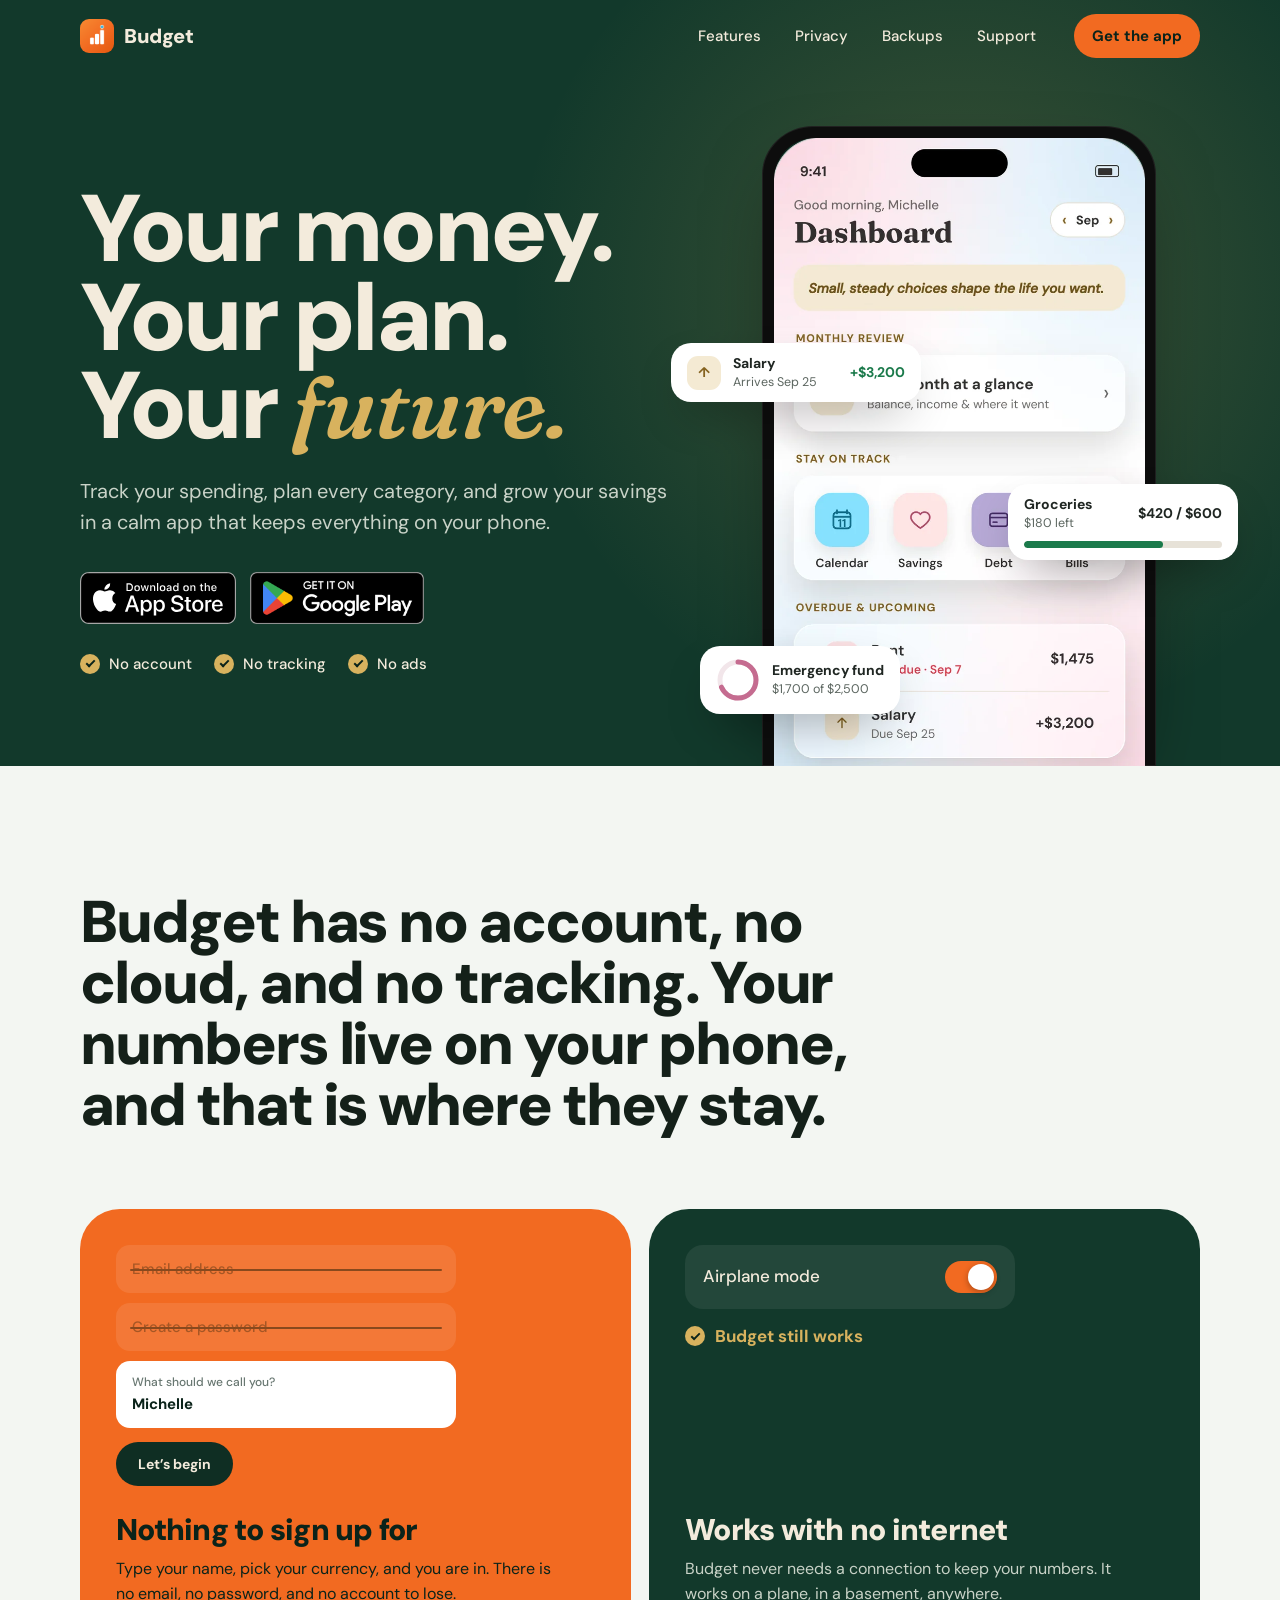
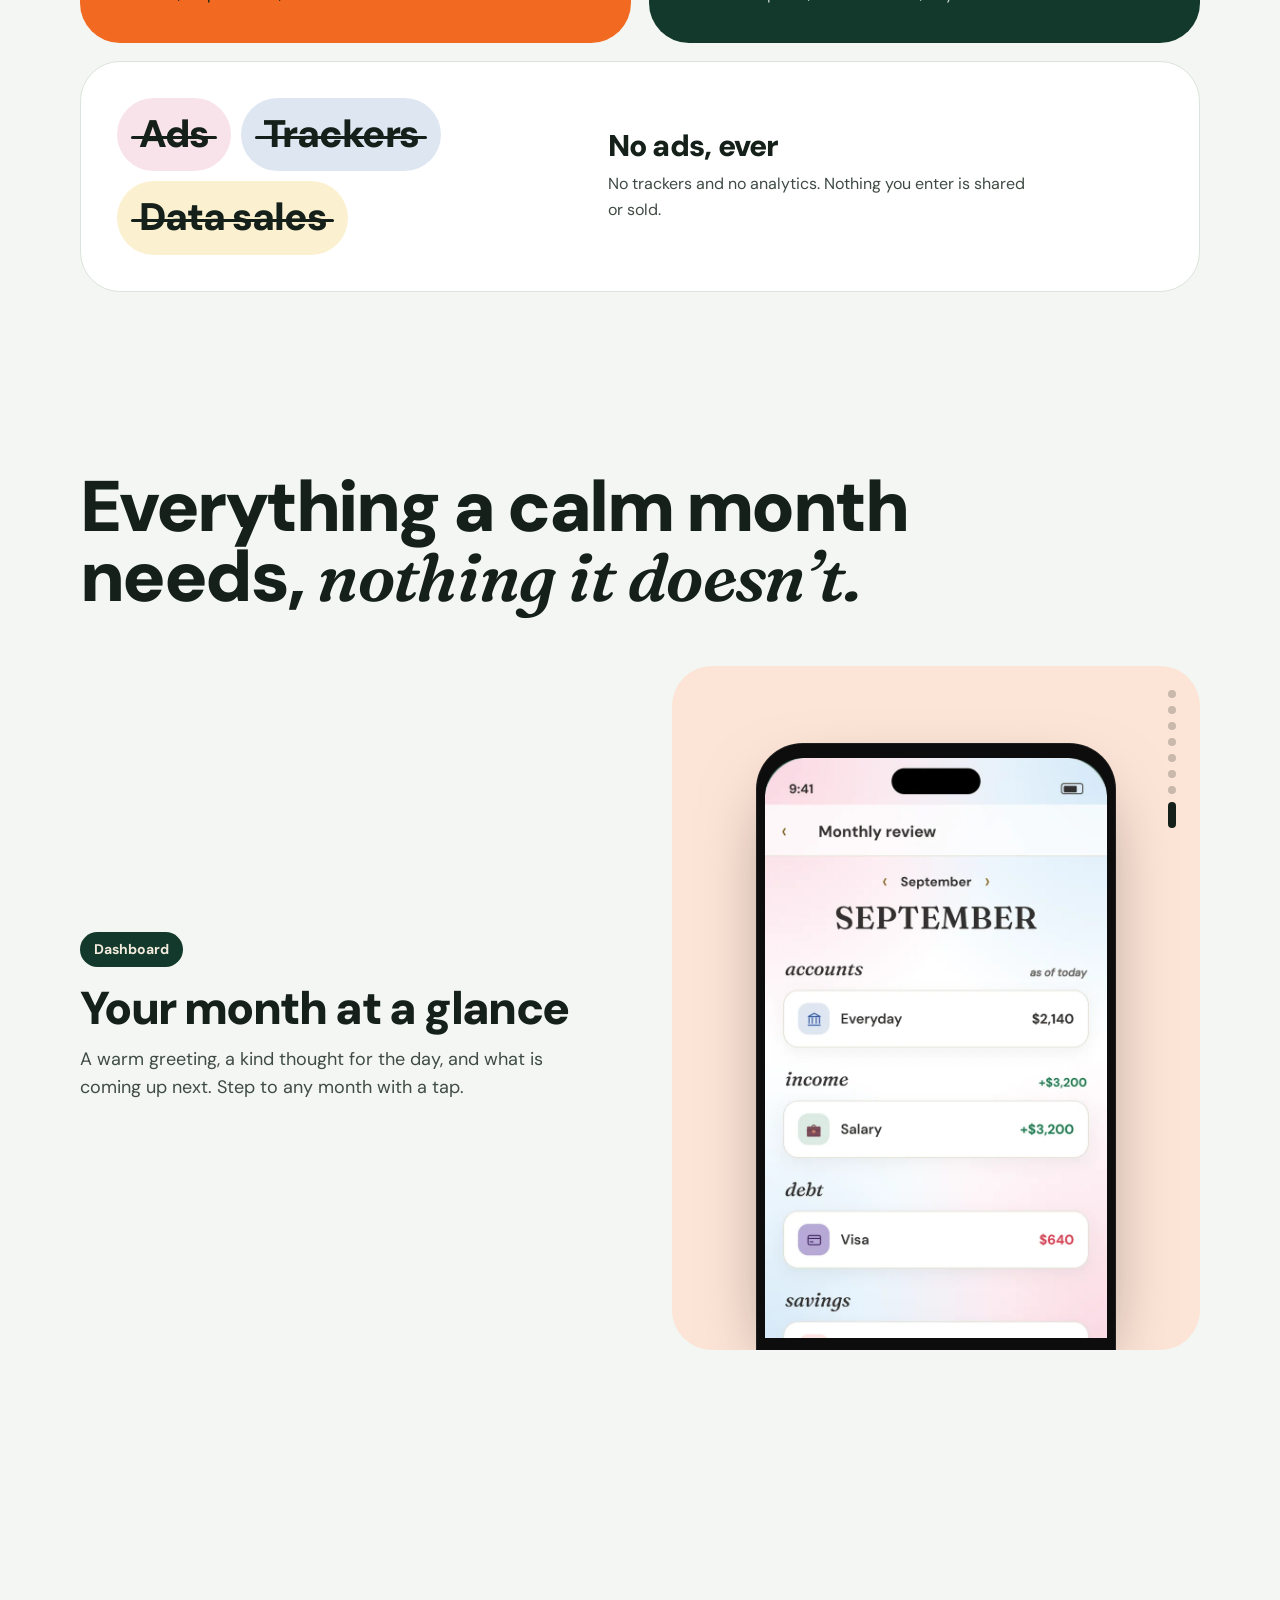
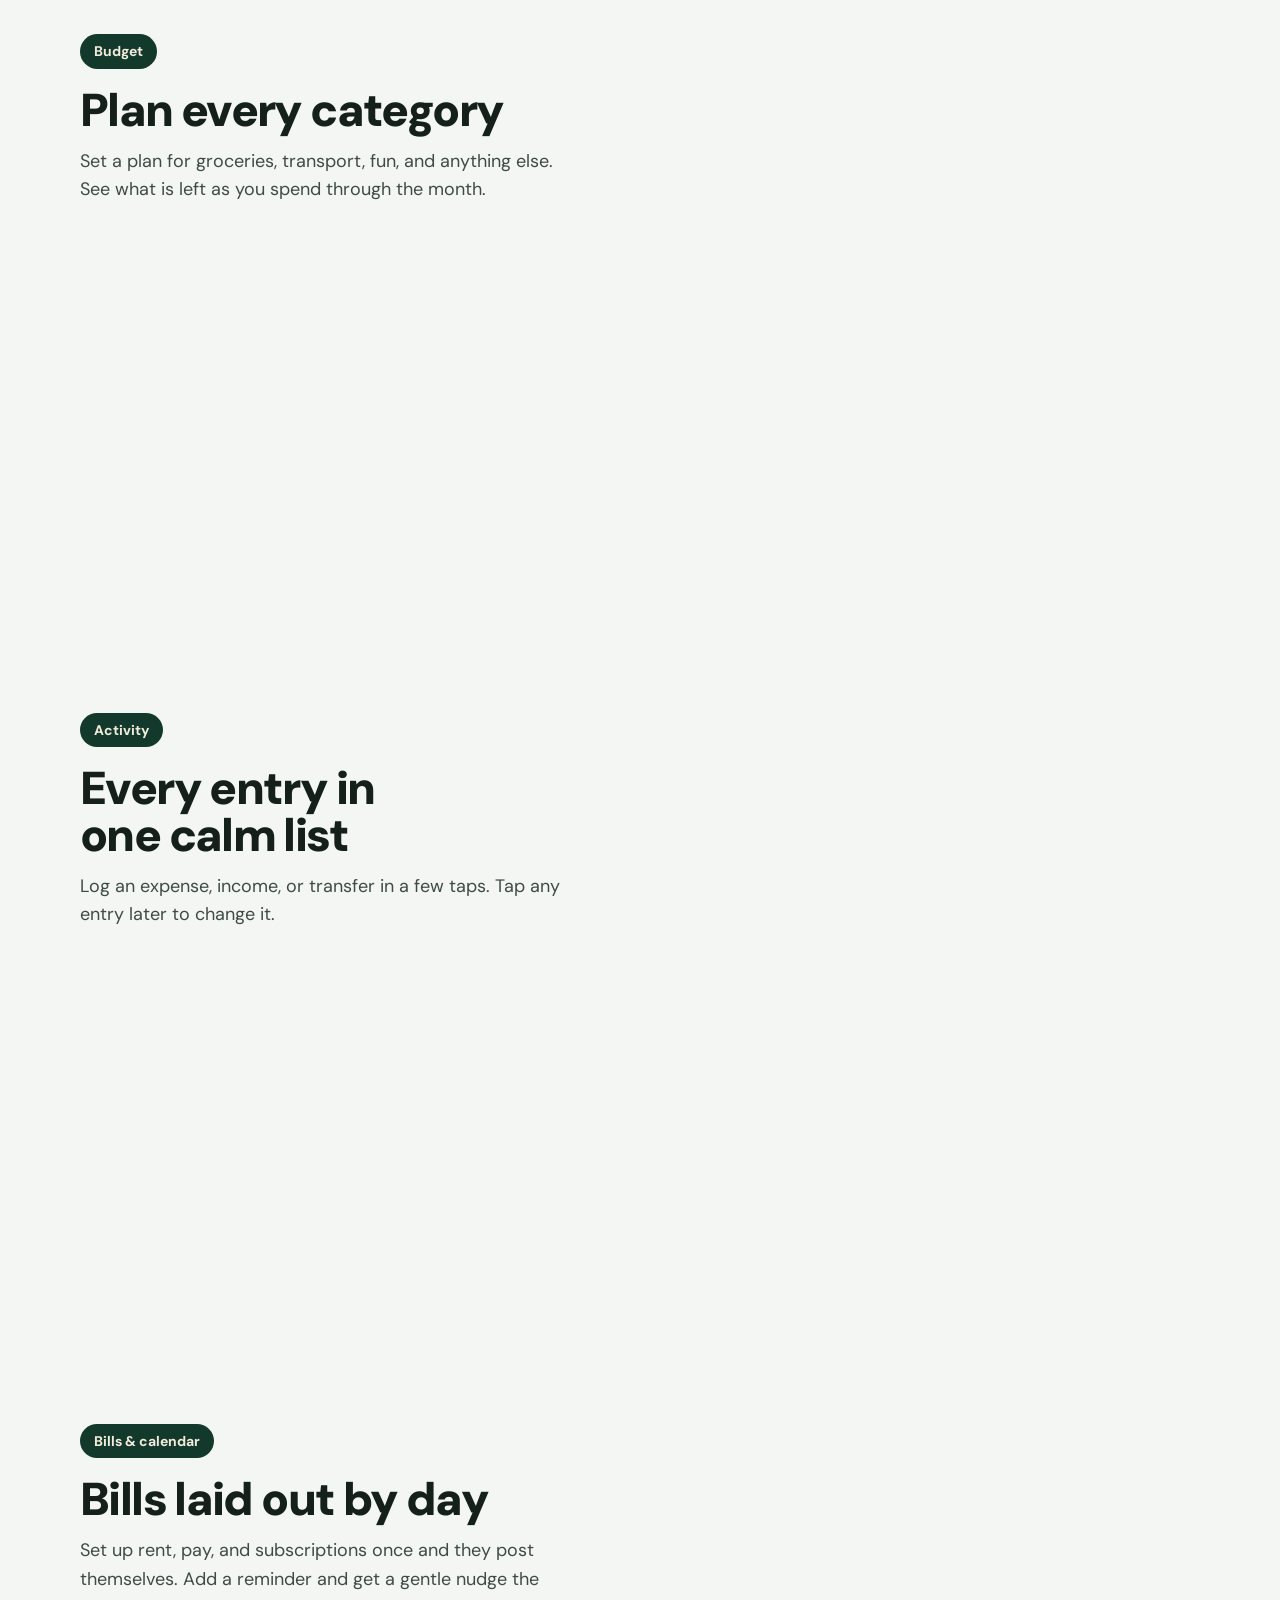
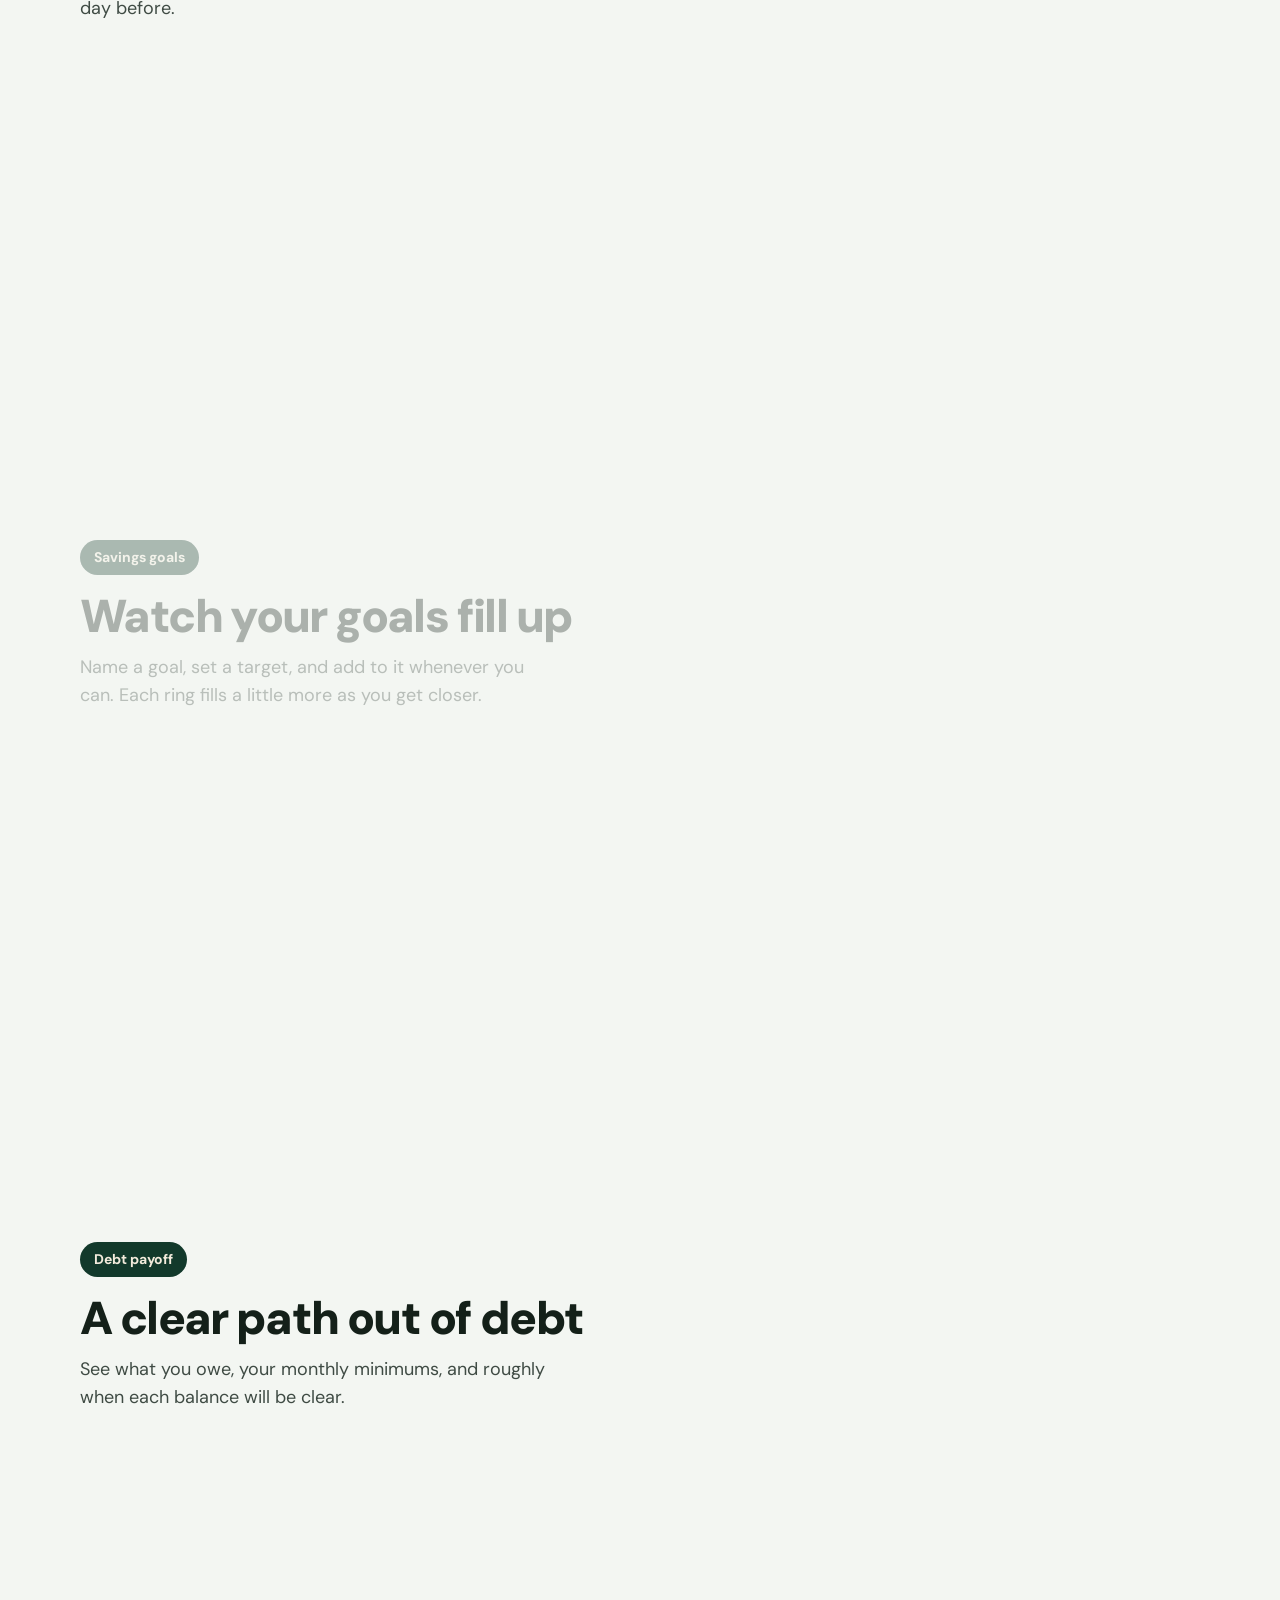
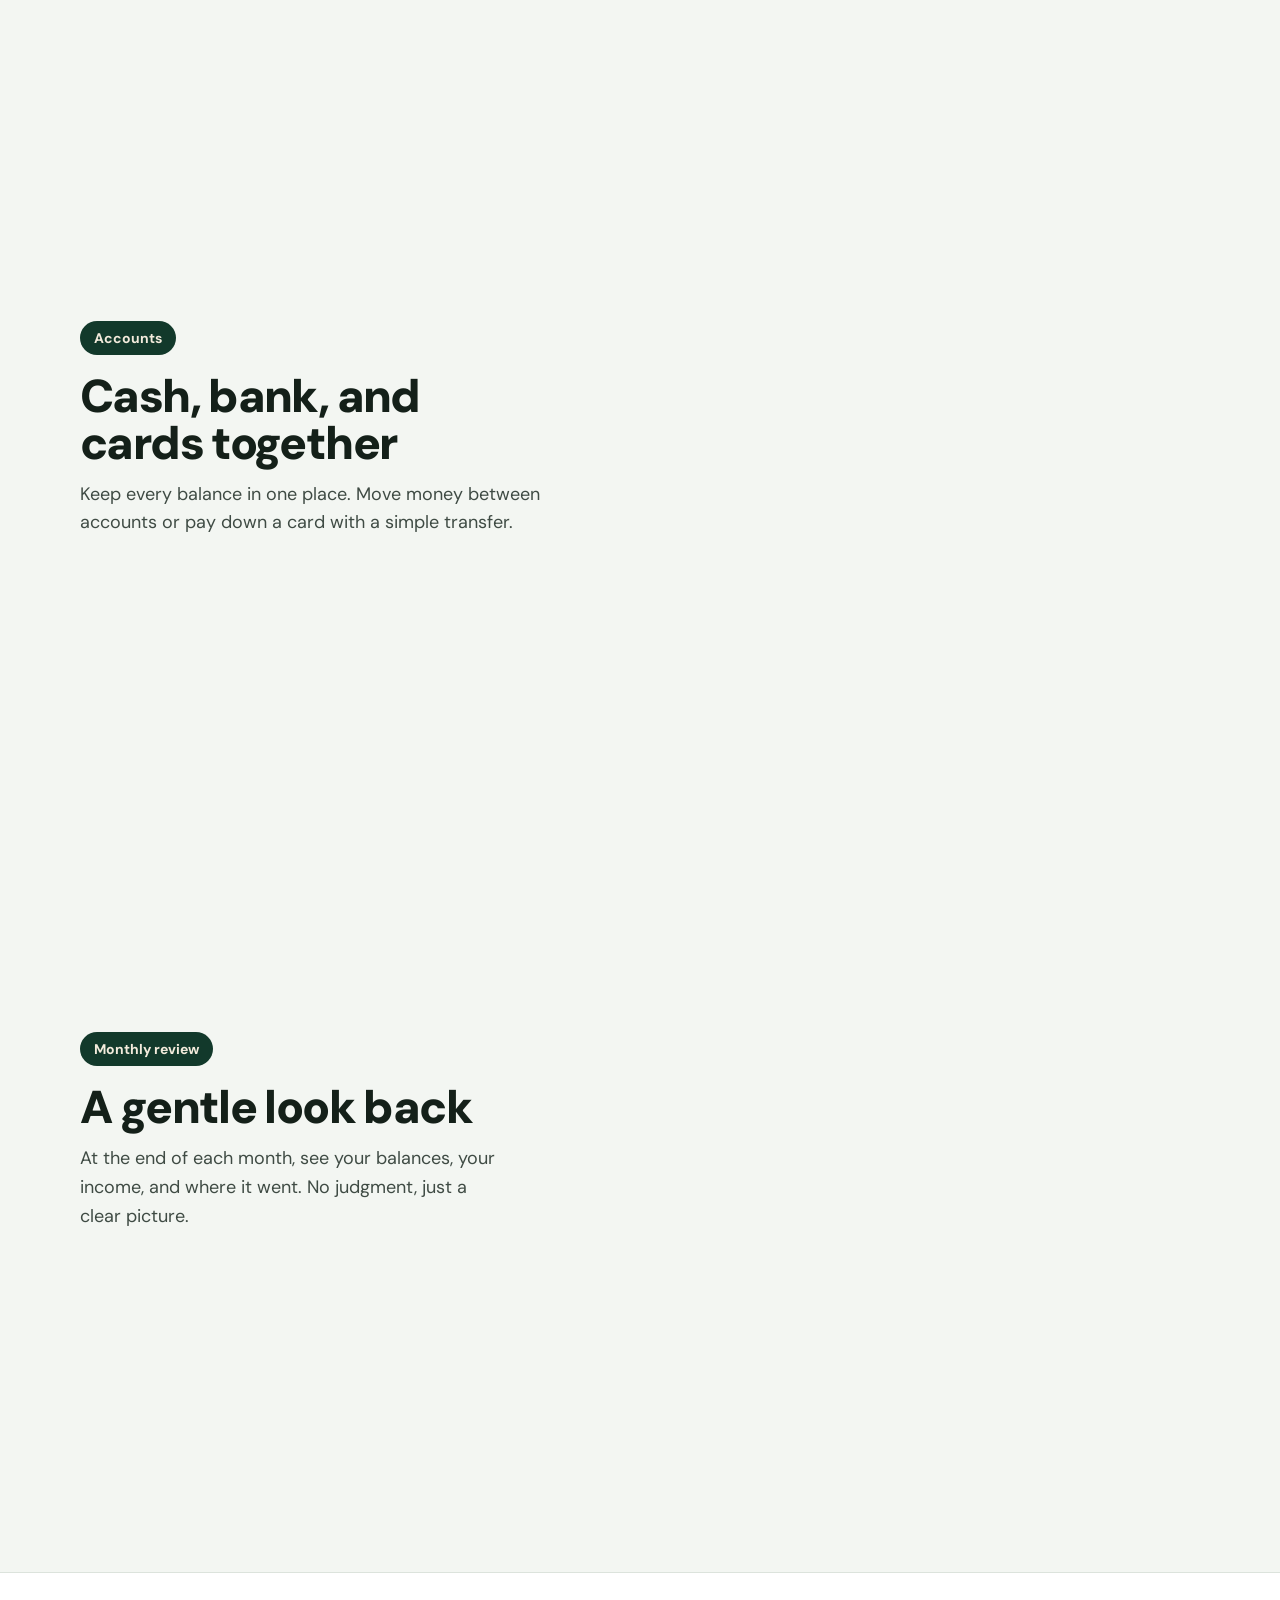
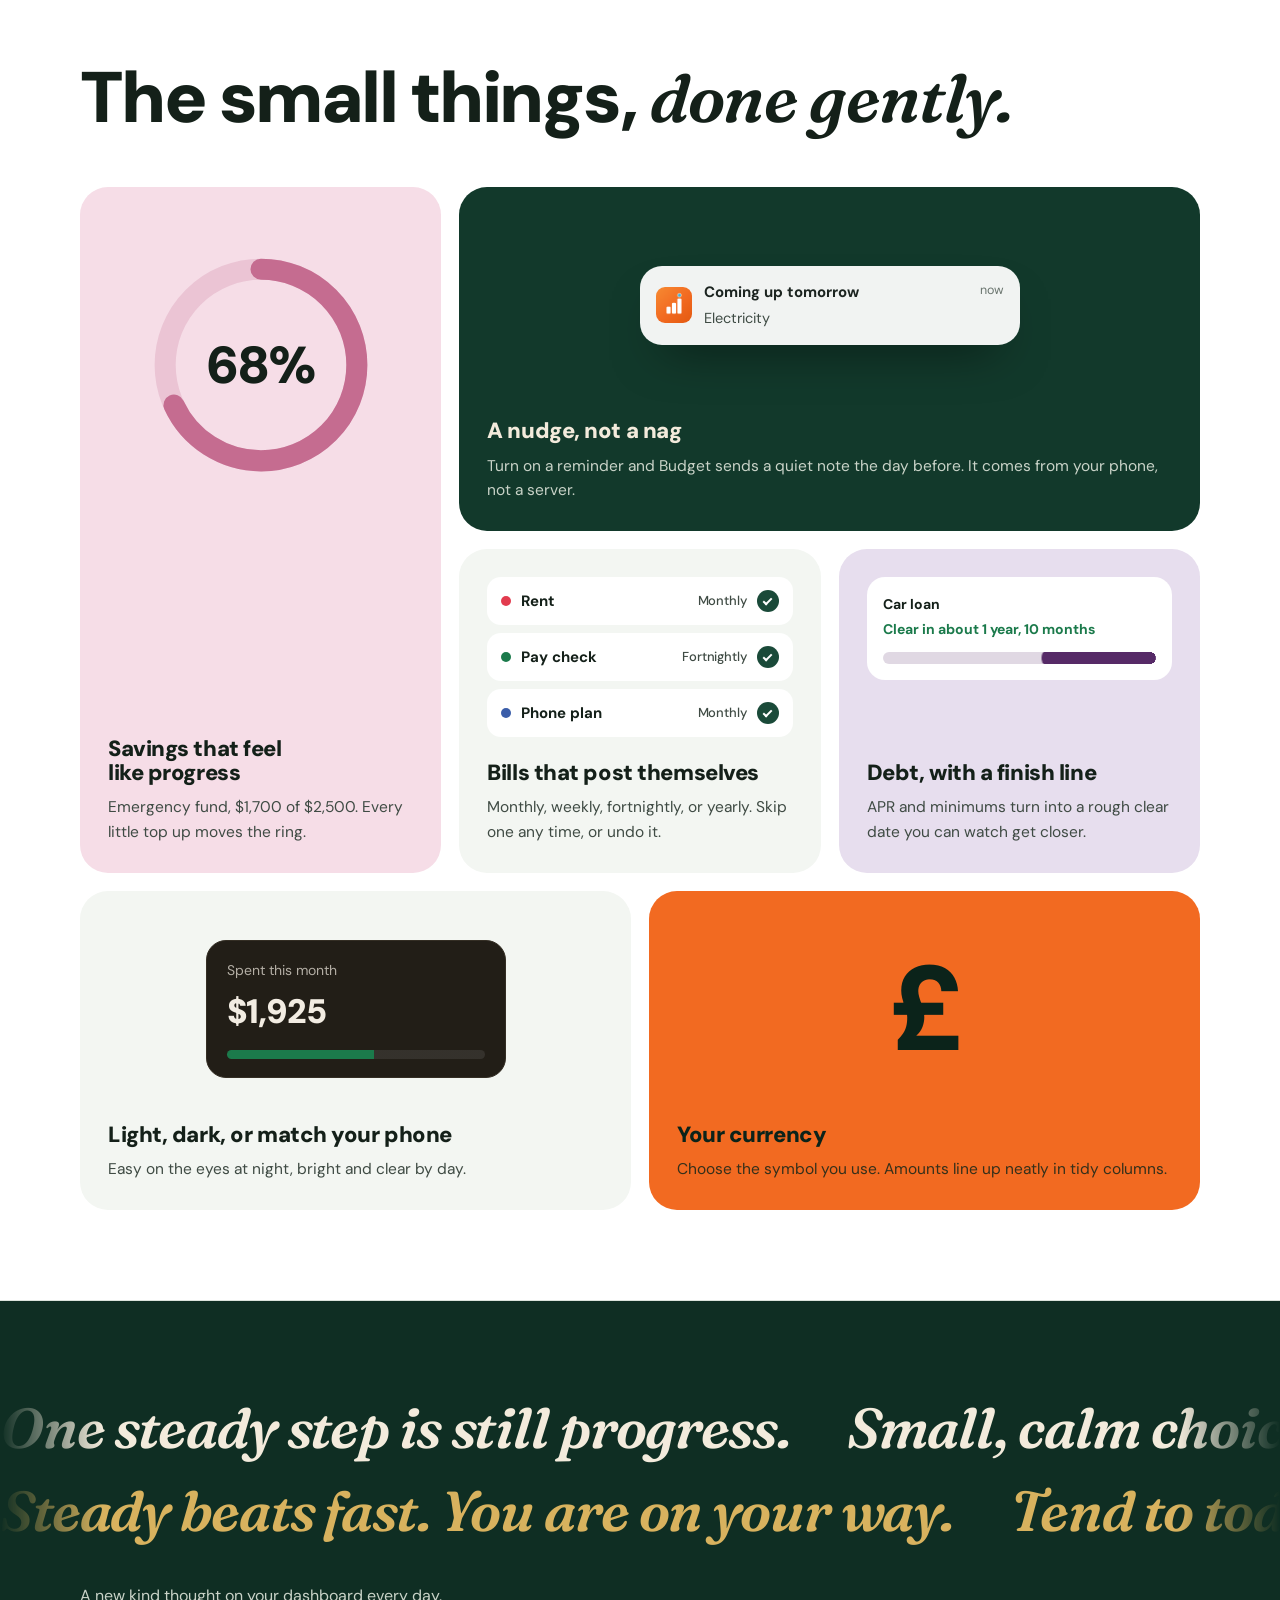
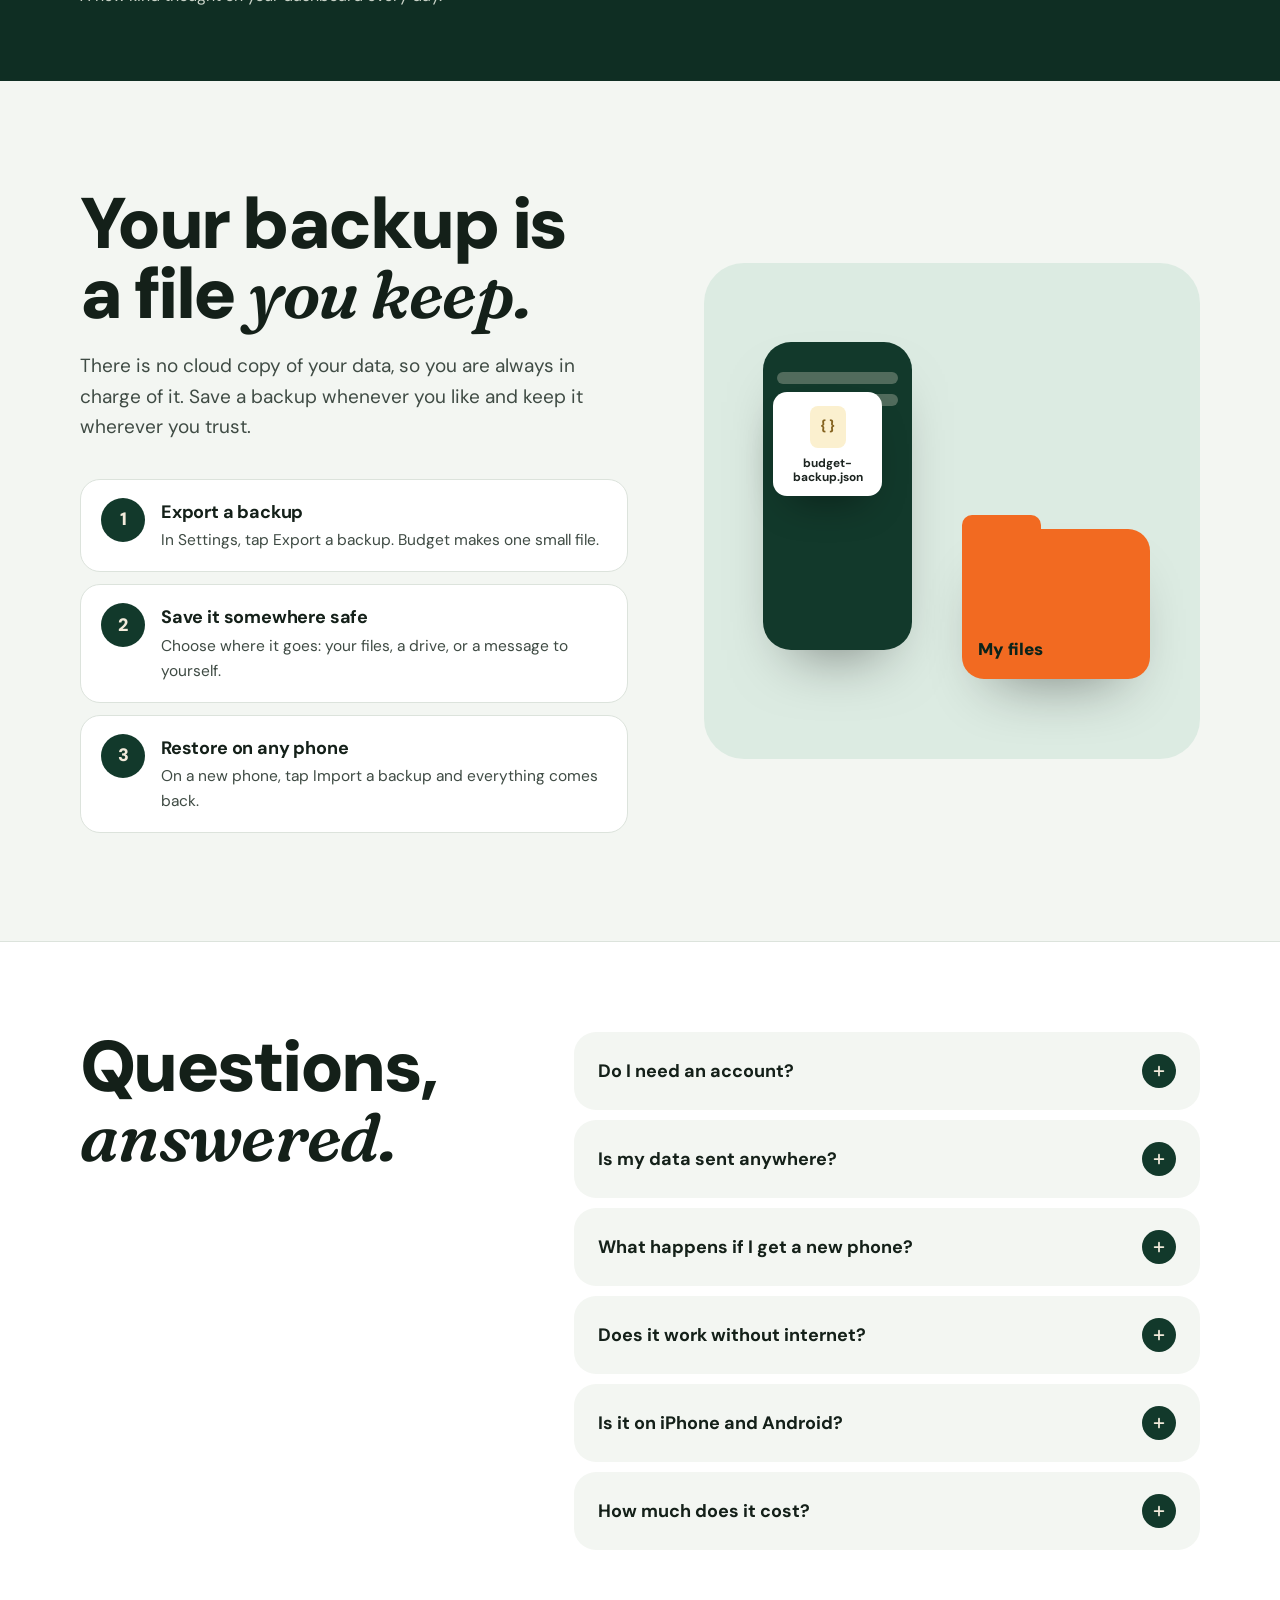
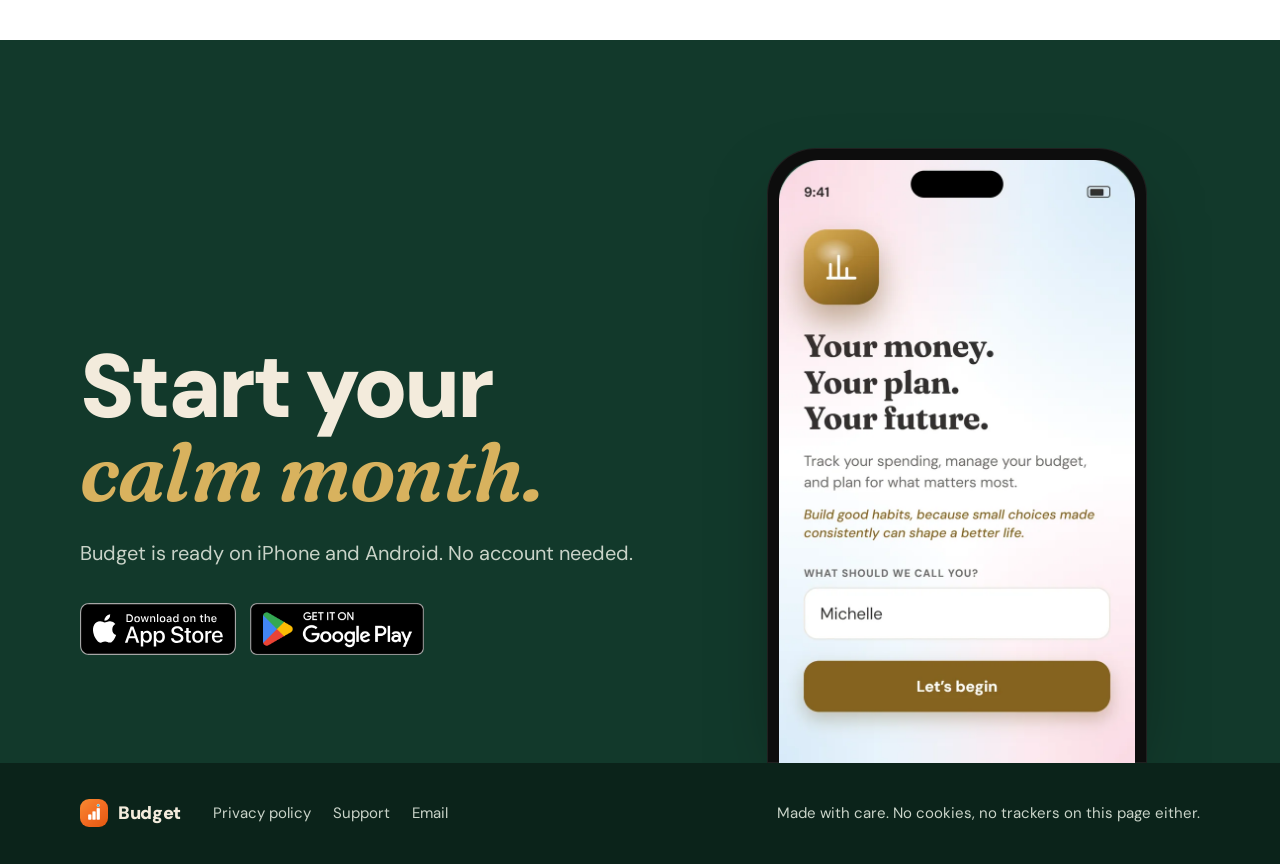
==== index.html @ 82290d60 "Landing page: add site/ with motion-rich landing page Static HTML/CSS/JS, no libraries and no outsid" ====
﻿<!doctype html>
<html lang="en">
<head>
<meta charset="utf-8">
<meta name="viewport" content="width=device-width, initial-scale=1">
<title>Budget: a calm, private money tracker</title>
<meta name="description" content="Budget is a calm, private way to track spending, plan every category, and grow your savings. No account, no tracking, no ads. Your data stays on your phone.">
<meta name="theme-color" content="#0F2E23">
<meta property="og:title" content="Budget: a calm, private money tracker">
<meta property="og:description" content="No account. No tracking. No ads. Your numbers stay on your phone.">
<link rel="icon" type="image/png" href="assets/favicon.png">
<link rel="apple-touch-icon" href="assets/icon-180.png">
<link rel="preload" href="assets/fonts/dmsans-900.ttf" as="font" type="font/ttf" crossorigin>
<link rel="stylesheet" href="styles.css">
<script>document.documentElement.classList.add('js')</script>
</head>
<body>

<a class="skip" href="#main">Skip to content</a>

<header class="nav" data-nav>
  <div class="nav__inner">
    <a class="brand" href="#top" aria-label="Budget, back to top">
      <img src="assets/icon-180.png" alt="" width="34" height="34">
      <span>Budget</span>
    </a>
    <nav class="nav__links" aria-label="Main">
      <a href="#features">Features</a>
      <a href="#privacy">Privacy</a>
      <a href="#backups">Backups</a>
      <a href="support.html">Support</a>
    </nav>
    <a class="pill pill--orange pill--sm" href="#get">Get the app</a>
  </div>
</header>

<main id="main">

  <!-- HERO -->
  <section class="hero" id="top">
    <div class="hero__glow" aria-hidden="true"></div>
    <div class="hero__inner">
      <div class="hero__copy">
        <h1 class="hero__title" data-split>Your money. Your plan. Your <em>future.</em></h1>
        <p class="hero__lead">Track your spending, plan every category, and grow your savings in a calm app that keeps everything on your phone.</p>
        <div class="badges hero__badges">
          <a class="badge" href="https://apps.apple.com/us/app/budget-calm-money-tracker/id6802582241" aria-label="Download Budget on the App Store">
            <img src="assets/badges/app-store.svg" alt="Download on the App Store" width="150" height="50">
          </a>
          <a class="badge" href="https://play.google.com/store/apps/details?id=com.michelleliu.budget" aria-label="Get Budget on Google Play">
            <img src="assets/badges/google-play.png" alt="Get it on Google Play" width="169" height="50">
          </a>
        </div>
        <ul class="hero__promises" aria-label="Privacy promises">
          <li><span class="tick" aria-hidden="true"></span>No account</li>
          <li><span class="tick" aria-hidden="true"></span>No tracking</li>
          <li><span class="tick" aria-hidden="true"></span>No ads</li>
        </ul>
      </div>

      <div class="hero__stage" data-tilt>
        <div class="hero__phone phone" data-depth="1">
          <img src="assets/screens/01-home.webp" width="720" height="1218" alt="The Budget dashboard: a good morning greeting, a daily affirmation, a monthly review card, shortcut tiles, and upcoming bills.">
        </div>

        <div class="chip chip--salary" data-depth="2.2" aria-hidden="true">
          <span class="chip__icon chip__icon--up">&uarr;</span>
          <span class="chip__text"><b>Salary</b><small>Arrives Sep 25</small></span>
          <span class="chip__amt chip__amt--pos">+$3,200</span>
        </div>

        <div class="chip chip--groceries" data-depth="1.6" aria-hidden="true">
          <span class="chip__text"><b>Groceries</b><small>$180 left</small></span>
          <span class="chip__amt">$420 / $600</span>
          <span class="chip__bar"><i style="--to:70%"></i></span>
        </div>

        <div class="chip chip--goal" data-depth="2.6" aria-hidden="true">
          <svg class="ring" viewBox="0 0 44 44"><circle cx="22" cy="22" r="18"/><circle class="ring__fill" cx="22" cy="22" r="18" style="--p:.68"/></svg>
          <span class="chip__text"><b>Emergency fund</b><small>$1,700 of $2,500</small></span>
        </div>
      </div>
    </div>
  </section>

  <!-- PRIVACY STATEMENT -->
  <section class="statement" id="privacy">
    <div class="wrap">
      <p class="statement__text" data-words>Budget has no account, no cloud, and no tracking. Your numbers live on your phone, and that is where they stay.</p>
    </div>

    <div class="wrap promises">
      <article class="promise promise--signup" data-reveal>
        <div class="promise__art" aria-hidden="true">
          <div class="form">
            <span class="form__field form__field--no">Email address</span>
            <span class="form__field form__field--no">Create a password</span>
            <span class="form__field form__field--yes"><small>What should we call you?</small>Michelle</span>
            <span class="form__btn">Let&rsquo;s begin</span>
          </div>
        </div>
        <div class="promise__body">
          <h3>Nothing to sign up for</h3>
          <p>Type your name, pick your currency, and you are in. There is no email, no password, and no account to lose.</p>
        </div>
      </article>

      <article class="promise promise--offline" data-reveal>
        <div class="promise__art" aria-hidden="true">
          <div class="toggle-row">
            <span>Airplane mode</span>
            <span class="toggle"><i></i></span>
          </div>
          <div class="still-works"><span class="tick tick--dark"></span>Budget still works</div>
        </div>
        <div class="promise__body">
          <h3>Works with no internet</h3>
          <p>Budget never needs a connection to keep your numbers. It works on a plane, in a basement, anywhere.</p>
        </div>
      </article>

      <article class="promise promise--noads" data-reveal>
        <div class="promise__art" aria-hidden="true">
          <span class="struck">Ads</span>
          <span class="struck">Trackers</span>
          <span class="struck">Data sales</span>
        </div>
        <div class="promise__body">
          <h3>No ads, ever</h3>
          <p>No trackers and no analytics. Nothing you enter is shared or sold.</p>
        </div>
      </article>
    </div>
  </section>

  <!-- FEATURE STORY -->
  <section class="story" id="features" data-story>
    <div class="wrap story__head">
      <h2 class="h2">Everything a calm month needs, <em>nothing it doesn&rsquo;t.</em></h2>
    </div>

    <div class="wrap story__grid">
      <ol class="story__steps">
        <li class="step" data-step="0" data-screen="01-home" data-tint="pink">
          <span class="step__tag">Dashboard</span>
          <h3>Your month at a glance</h3>
          <p>A warm greeting, a kind thought for the day, and what is coming up next. Step to any month with a tap.</p>
          <div class="step__media phone phone--sm"><img src="assets/screens/01-home.webp" loading="lazy" width="720" height="1218" alt="The dashboard screen."></div>
        </li>
        <li class="step" data-step="1" data-screen="03-budget" data-tint="green">
          <span class="step__tag">Budget</span>
          <h3>Plan every category</h3>
          <p>Set a plan for groceries, transport, fun, and anything else. See what is left as you spend through the month.</p>
          <div class="step__media phone phone--sm"><img src="assets/screens/03-budget.webp" loading="lazy" width="720" height="1218" alt="The budget screen, with planned and spent amounts and a progress bar for each category."></div>
        </li>
        <li class="step" data-step="2" data-screen="04-activity" data-tint="blue">
          <span class="step__tag">Activity</span>
          <h3>Every entry in one calm list</h3>
          <p>Log an expense, income, or transfer in a few taps. Tap any entry later to change it.</p>
          <div class="step__media phone phone--sm"><img src="assets/screens/04-activity.webp" loading="lazy" width="720" height="1218" alt="The activity screen, listing salary, groceries, coffee, and a transfer to savings."></div>
        </li>
        <li class="step" data-step="3" data-screen="05-calendar" data-tint="yellow">
          <span class="step__tag">Bills &amp; calendar</span>
          <h3>Bills laid out by day</h3>
          <p>Set up rent, pay, and subscriptions once and they post themselves. Add a reminder and get a gentle nudge the day before.</p>
          <div class="step__media phone phone--sm"><img src="assets/screens/05-calendar.webp" loading="lazy" width="720" height="1218" alt="The calendar screen, with colored dots on bill days."></div>
        </li>
        <li class="step" data-step="4" data-screen="06-savings" data-tint="rose">
          <span class="step__tag">Savings goals</span>
          <h3>Watch your goals fill up</h3>
          <p>Name a goal, set a target, and add to it whenever you can. Each ring fills a little more as you get closer.</p>
          <div class="step__media phone phone--sm"><img src="assets/screens/06-savings.webp" loading="lazy" width="720" height="1218" alt="Savings goals: an emergency fund at 68 percent, a trip to Japan at 40 percent, and a new laptop that is complete."></div>
        </li>
        <li class="step" data-step="5" data-screen="07-debts" data-tint="plum">
          <span class="step__tag">Debt payoff</span>
          <h3>A clear path out of debt</h3>
          <p>See what you owe, your monthly minimums, and roughly when each balance will be clear.</p>
          <div class="step__media phone phone--sm"><img src="assets/screens/07-debts.webp" loading="lazy" width="720" height="1218" alt="Debt payoff: total owed, monthly minimums, and an estimated clear date for each debt."></div>
        </li>
        <li class="step" data-step="6" data-screen="08-accounts" data-tint="cyan">
          <span class="step__tag">Accounts</span>
          <h3>Cash, bank, and cards together</h3>
          <p>Keep every balance in one place. Move money between accounts or pay down a card with a simple transfer.</p>
          <div class="step__media phone phone--sm"><img src="assets/screens/08-accounts.webp" loading="lazy" width="720" height="1218" alt="Accounts: an everyday account, cash, and a credit card."></div>
        </li>
        <li class="step" data-step="7" data-screen="02-review" data-tint="orange">
          <span class="step__tag">Monthly review</span>
          <h3>A gentle look back</h3>
          <p>At the end of each month, see your balances, your income, and where it went. No judgment, just a clear picture.</p>
          <div class="step__media phone phone--sm"><img src="assets/screens/02-review.webp" loading="lazy" width="720" height="1218" alt="The monthly review for September, listing accounts, income, debt, and savings."></div>
        </li>
      </ol>

      <div class="story__stage" aria-hidden="true">
        <div class="story__panel" data-panel>
          <div class="story__phone phone">
            <img src="assets/screens/01-home.webp" alt="" class="is-active" data-shot="01-home">
            <img src="assets/screens/03-budget.webp" alt="" data-shot="03-budget" loading="lazy">
            <img src="assets/screens/04-activity.webp" alt="" data-shot="04-activity" loading="lazy">
            <img src="assets/screens/05-calendar.webp" alt="" data-shot="05-calendar" loading="lazy">
            <img src="assets/screens/06-savings.webp" alt="" data-shot="06-savings" loading="lazy">
            <img src="assets/screens/07-debts.webp" alt="" data-shot="07-debts" loading="lazy">
            <img src="assets/screens/08-accounts.webp" alt="" data-shot="08-accounts" loading="lazy">
            <img src="assets/screens/02-review.webp" alt="" data-shot="02-review" loading="lazy">
          </div>
          <div class="story__dots"><i></i><i></i><i></i><i></i><i></i><i></i><i></i><i></i></div>
        </div>
      </div>
    </div>
  </section>

  <!-- SMALL THINGS -->
  <section class="small" aria-labelledby="small-title">
    <div class="wrap">
      <h2 class="h2" id="small-title">The small things, <em>done gently.</em></h2>

      <div class="bento">
        <article class="tile tile--ring" data-reveal>
          <div class="tile__art">
            <svg class="bigring" viewBox="0 0 120 120" aria-hidden="true">
              <circle cx="60" cy="60" r="50"/>
              <circle class="bigring__fill" cx="60" cy="60" r="50"/>
            </svg>
            <span class="bigring__num" data-count="68">0%</span>
          </div>
          <h3>Savings that feel like progress</h3>
          <p>Emergency fund, $1,700 of $2,500. Every little top up moves the ring.</p>
        </article>

        <article class="tile tile--nudge" data-reveal>
          <div class="tile__art">
            <div class="notif">
              <img src="assets/icon-180.png" alt="" width="36" height="36">
              <div><b>Coming up tomorrow</b><span>Electricity</span></div>
              <small>now</small>
            </div>
          </div>
          <h3>A nudge, not a nag</h3>
          <p>Turn on a reminder and Budget sends a quiet note the day before. It comes from your phone, not a server.</p>
        </article>

        <article class="tile tile--recurring" data-reveal>
          <ul class="rules" aria-hidden="true">
            <li><span class="dot" style="--c:#E23B4E"></span>Rent<em>Monthly</em><i class="tick tick--dark"></i></li>
            <li><span class="dot" style="--c:#1B7A4B"></span>Pay check<em>Fortnightly</em><i class="tick tick--dark"></i></li>
            <li><span class="dot" style="--c:#3A5DA9"></span>Phone plan<em>Monthly</em><i class="tick tick--dark"></i></li>
          </ul>
          <h3>Bills that post themselves</h3>
          <p>Monthly, weekly, fortnightly, or yearly. Skip one any time, or undo it.</p>
        </article>

        <article class="tile tile--debt" data-reveal>
          <div class="debtbar" aria-hidden="true">
            <div class="debtbar__top"><span>Car loan</span><b>Clear in about 1 year, 10 months</b></div>
            <div class="debtbar__track"><i></i></div>
          </div>
          <h3>Debt, with a finish line</h3>
          <p>APR and minimums turn into a rough clear date you can watch get closer.</p>
        </article>

        <article class="tile tile--theme" data-reveal>
          <div class="theme-demo" aria-hidden="true">
            <div class="theme-demo__card">
              <span>Spent this month</span>
              <b>$1,925</b>
              <i></i>
            </div>
          </div>
          <h3>Light, dark, or match your phone</h3>
          <p>Easy on the eyes at night, bright and clear by day.</p>
        </article>

        <article class="tile tile--currency" data-reveal>
          <div class="currency" aria-hidden="true"><span data-cycle="$ € £ ¥ ₹ ₩ ₱ R$">$</span></div>
          <h3>Your currency</h3>
          <p>Choose the symbol you use. Amounts line up neatly in tidy columns.</p>
        </article>
      </div>
    </div>
  </section>

  <!-- AFFIRMATIONS -->
  <section class="kind" aria-label="A few of the daily affirmations in Budget">
    <div class="marquee" data-marquee>
      <div class="marquee__row">
        <span>One steady step is still progress.</span><span>Small, calm choices add up to a good life.</span><span>Money is a tool, not a scorecard.</span><span>Give your future self a small gift today.</span><span>Gentle with money, gentle with yourself.</span>
      </div>
    </div>
    <div class="marquee marquee--reverse" data-marquee>
      <div class="marquee__row">
        <span>Steady beats fast. You are on your way.</span><span>Tend to today; tomorrow will keep.</span><span>The balance you want is built in little moments.</span><span>Breathe. The plan is working, even slowly.</span><span>Whatever today holds, you can meet it.</span>
      </div>
    </div>
    <p class="kind__caption wrap">A new kind thought on your dashboard every day.</p>
  </section>

  <!-- BACKUPS -->
  <section class="backups" id="backups">
    <div class="wrap backups__grid">
      <div class="backups__copy">
        <h2 class="h2">Your backup is a file <em>you keep.</em></h2>
        <p class="lead">There is no cloud copy of your data, so you are always in charge of it. Save a backup whenever you like and keep it wherever you trust.</p>
        <ol class="howto">
          <li><b>Export a backup</b><span>In Settings, tap Export a backup. Budget makes one small file.</span></li>
          <li><b>Save it somewhere safe</b><span>Choose where it goes: your files, a drive, or a message to yourself.</span></li>
          <li><b>Restore on any phone</b><span>On a new phone, tap Import a backup and everything comes back.</span></li>
        </ol>
      </div>
      <div class="backups__art" aria-hidden="true" data-reveal>
        <div class="mini-phone">
          <span class="mini-phone__row"></span><span class="mini-phone__row"></span><span class="mini-phone__row short"></span>
        </div>
        <div class="file"><span class="file__icon">{ }</span><span class="file__name">budget-backup.json</span></div>
        <div class="folder"><span class="folder__tab"></span><span class="folder__label">My files</span></div>
      </div>
    </div>
  </section>

  <!-- FAQ -->
  <section class="faq" aria-labelledby="faq-title">
    <div class="wrap faq__grid">
      <h2 class="h2" id="faq-title">Questions, <em>answered.</em></h2>
      <div class="faq__list">
        <details>
          <summary>Do I need an account?</summary>
          <p>No. There is no sign-up and no sign-in. Open the app, add your name and currency, and you are ready.</p>
        </details>
        <details>
          <summary>Is my data sent anywhere?</summary>
          <p>No. Everything you enter is stored on your phone. Budget has no server to send it to, and it does not use analytics or trackers.</p>
        </details>
        <details>
          <summary>What happens if I get a new phone?</summary>
          <p>Export a backup on your old phone, save the file somewhere you can reach, then import it on your new phone. Everything comes back as it was.</p>
        </details>
        <details>
          <summary>Does it work without internet?</summary>
          <p>Yes. Budget works fully offline, all the time.</p>
        </details>
        <details>
          <summary>Is it on iPhone and Android?</summary>
          <p>Yes. Budget is on the App Store for iPhone and on Google Play for Android.</p>
        </details>
        <details>
          <summary>How much does it cost?</summary>
          <p>The price is shown on the App Store and Google Play before you download. There are no ads, ever.</p>
        </details>
      </div>
    </div>
  </section>

  <!-- FINAL CTA -->
  <section class="cta" id="get">
    <div class="wrap cta__grid">
      <div class="cta__copy">
        <h2 class="cta__title">Start your <em>calm month.</em></h2>
        <p class="hero__lead">Budget is ready on iPhone and Android. No account needed.</p>
        <div class="badges">
          <a class="badge" href="https://apps.apple.com/us/app/budget-calm-money-tracker/id6802582241" aria-label="Download Budget on the App Store">
            <img src="assets/badges/app-store.svg" alt="Download on the App Store" width="150" height="50" loading="lazy">
          </a>
          <a class="badge" href="https://play.google.com/store/apps/details?id=com.michelleliu.budget" aria-label="Get Budget on Google Play">
            <img src="assets/badges/google-play.png" alt="Get it on Google Play" width="169" height="50" loading="lazy">
          </a>
        </div>
      </div>
      <div class="cta__phone phone" data-reveal>
        <img src="assets/screens/10-welcome.webp" loading="lazy" width="720" height="1218" alt="The Budget welcome screen: Your money. Your plan. Your future.">
      </div>
    </div>
  </section>

</main>

<footer class="foot">
  <div class="wrap foot__inner">
    <a class="brand" href="#top"><img src="assets/icon-180.png" alt="" width="28" height="28" loading="lazy"><span>Budget</span></a>
    <nav aria-label="Footer">
      <a href="privacy-policy.html">Privacy policy</a>
      <a href="support.html">Support</a>
      <a href="mailto:guanyincitta26@gmail.com">Email</a>
    </nav>
    <p>Made with care. No cookies, no trackers on this page either.</p>
  </div>
</footer>

<script src="main.js" defer></script>
</body>
</html>
---- styles.css ----
/* Budget landing page. Self-hosted fonts, no external requests. */

@font-face { font-family: "DM Sans"; src: url("assets/fonts/dmsans-400.ttf") format("truetype"); font-weight: 400; font-display: swap; }
@font-face { font-family: "DM Sans"; src: url("assets/fonts/dmsans-500.ttf") format("truetype"); font-weight: 500; font-display: swap; }
@font-face { font-family: "DM Sans"; src: url("assets/fonts/dmsans-700.ttf") format("truetype"); font-weight: 700; font-display: swap; }
@font-face { font-family: "DM Sans"; src: url("assets/fonts/dmsans-900.ttf") format("truetype"); font-weight: 900; font-display: swap; }
@font-face { font-family: "Fraunces"; src: url("assets/fonts/fraunces-600i.ttf") format("truetype"); font-weight: 600; font-style: italic; font-display: swap; }

:root {
  /* Brand */
  --forest-950: #0B231A;
  --forest-900: #0F2E23;
  --forest-800: #12392B;
  --forest-700: #1A4A39;
  --forest-600: #26614B;
  --on-forest: #F3EBDC;
  --on-forest-muted: #C9D3C8;
  --gold: #D8B25E;
  --orange: #F26A21;
  --orange-press: #D9531A;

  /* Light surfaces (tinted toward the forest hue, not toward cream) */
  --bg: #F3F6F2;
  --surface: #FFFFFF;
  --ink: #142019;
  --ink-soft: #3F4B44;
  --line: #DCE3DC;

  /* App tints, used for the feature panel */
  --t-pink: #F8E3EA;
  --t-green: #DCEBE2;
  --t-blue: #DEE6F2;
  --t-yellow: #FBF0CF;
  --t-rose: #F6DDE7;
  --t-plum: #E7DEEE;
  --t-cyan: #DDF0F7;
  --t-orange: #FCE4D6;

  --radius-xl: 40px;
  --radius-lg: 28px;
  --radius-md: 18px;

  --ease-out: cubic-bezier(.16, 1, .3, 1);
  --ease-soft: cubic-bezier(.22, 1, .36, 1);

  --z-nav: 20;
  --z-skip: 30;

  --gutter: clamp(16px, 4vw, 40px);
  --maxw: 1200px;

  --display: "DM Sans", system-ui, -apple-system, "Segoe UI", Roboto, sans-serif;
  --serif: "Fraunces", Georgia, serif;
  color-scheme: light;
}

@media (prefers-color-scheme: dark) {
  :root {
    --bg: #0C1712;
    --surface: #14221B;
    --ink: #E9F0EA;
    --ink-soft: #B3C1B7;
    --line: #22352B;
    --t-pink: #3A2730;
    --t-green: #1C3428;
    --t-blue: #1F2A3B;
    --t-yellow: #3A3320;
    --t-rose: #3A2531;
    --t-plum: #2D2538;
    --t-cyan: #18323A;
    --t-orange: #3D2819;
    color-scheme: dark;
  }
}

*, *::before, *::after { box-sizing: border-box; }
html { -webkit-text-size-adjust: 100%; scroll-behavior: smooth; scroll-padding-top: 84px; }
body {
  margin: 0;
  background: var(--bg);
  color: var(--ink);
  font-family: var(--display);
  font-size: 17px;
  line-height: 1.6;
  -webkit-font-smoothing: antialiased;
  overflow-x: clip;
}
img { display: block; max-width: 100%; height: auto; }
a { color: inherit; }
h1, h2, h3 { margin: 0; text-wrap: balance; }
p { margin: 0; text-wrap: pretty; }
em { font-family: var(--serif); font-style: italic; font-weight: 600; letter-spacing: -0.01em; }

.wrap { width: 100%; max-width: var(--maxw); margin: 0 auto; padding: 0 var(--gutter); }

.skip { position: absolute; left: 12px; top: -60px; z-index: var(--z-skip); background: var(--orange); color: var(--forest-950); padding: 10px 16px; border-radius: 999px; font-weight: 700; text-decoration: none; }
.skip:focus { top: 12px; }

:focus-visible { outline: 3px solid var(--orange); outline-offset: 3px; border-radius: 8px; }

/* ---------- Shared bits ---------- */

.pill {
  display: inline-flex; align-items: center; gap: 8px;
  border-radius: 999px; padding: 14px 24px;
  font-weight: 700; font-size: 16px; text-decoration: none;
  transition: transform .4s var(--ease-out), background-color .3s;
}
.pill--orange { background: var(--orange); color: var(--forest-950); }
.pill--orange:hover { background: #FF7D36; transform: translateY(-1px); }
.pill--sm { padding: 10px 18px; font-size: 15px; }

.h2 {
  font-weight: 900;
  font-size: clamp(2.3rem, 5.6vw, 4.6rem);
  line-height: .98;
  letter-spacing: -0.035em;
}
.h2 em { font-size: .94em; }
.lead { font-size: clamp(17px, 1.5vw, 19px); color: var(--ink-soft); max-width: 52ch; }

.tick {
  width: 20px; height: 20px; border-radius: 50%;
  background: var(--gold); display: inline-grid; place-items: center; flex: none;
}
.tick::after {
  content: ""; width: 9px; height: 5px;
  border: solid var(--forest-950); border-width: 0 0 2.2px 2.2px;
  transform: translateY(-1px) rotate(-45deg);
}
.tick--dark { background: var(--forest-700); }
.tick--dark::after { border-color: #fff; }

/* Phone: a cut-off phone that rises from the bottom of its container */
.phone {
  position: relative;
  border-radius: 13% 13% 0 0 / 7.6% 7.6% 0 0;
  background: #0d0d0d;
  padding: 2.4% 2.4% 0;
  box-shadow: 0 30px 80px -30px rgba(0, 0, 0, .55), inset 0 0 0 1px rgba(255, 255, 255, .08);
}
.phone img {
  width: 100%;
  border-radius: 11% 11% 0 0 / 6.5% 6.5% 0 0;
}

/* ---------- Nav ---------- */

.nav {
  position: fixed; inset: 0 0 auto 0; z-index: var(--z-nav);
  transition: background-color .4s, box-shadow .4s;
}
.nav.is-solid { background: var(--forest-900); box-shadow: 0 1px 0 rgba(255, 255, 255, .06); }
.nav__inner {
  max-width: var(--maxw); margin: 0 auto; padding: 14px var(--gutter);
  display: flex; align-items: center; gap: 24px; color: var(--on-forest);
}
.brand { display: inline-flex; align-items: center; gap: 10px; text-decoration: none; font-weight: 900; font-size: 20px; letter-spacing: -0.02em; }
.brand img { border-radius: 9px; }
.nav__links { display: flex; gap: 6px; margin-left: auto; }
.nav__links a { text-decoration: none; font-weight: 500; font-size: 15px; padding: 8px 14px; border-radius: 999px; transition: background-color .3s; }
.nav__links a:hover { background: rgba(255, 255, 255, .1); }
@media (max-width: 760px) {
  .nav__links { display: none; }
  .nav .pill { margin-left: auto; }
}

/* ---------- Hero ---------- */

.hero {
  position: relative;
  background: var(--forest-800);
  color: var(--on-forest);
  padding-top: clamp(110px, 14vh, 150px);
  overflow: hidden;
  isolation: isolate;
}
.hero__glow {
  position: absolute; inset: -20% -10% auto auto; width: 70vw; height: 70vw; max-width: 900px; max-height: 900px;
  background: radial-gradient(closest-side, rgba(216, 178, 94, .22), rgba(216, 178, 94, 0));
  z-index: -1; pointer-events: none;
  animation: drift 18s var(--ease-soft) infinite alternate;
}
@keyframes drift { to { transform: translate(-8vw, 10vh) scale(1.1); } }

.hero__inner {
  max-width: var(--maxw); margin: 0 auto; padding: 0 var(--gutter);
  display: grid; grid-template-columns: 1.1fr .9fr; gap: clamp(24px, 4vw, 64px); align-items: end;
}
.hero__copy { padding-bottom: clamp(64px, 10vh, 120px); }
.hero__title {
  font-weight: 900;
  font-size: clamp(3rem, 7.4vw, 6rem);
  line-height: .93;
  letter-spacing: -0.04em;
}
.hero__title em { color: var(--gold); font-size: .92em; }
.hero__title .w { display: inline-block; }
.hero__lead { margin-top: 26px; font-size: clamp(17px, 1.6vw, 20px); line-height: 1.55; color: var(--on-forest-muted); max-width: 44ch; }

.badges { display: flex; flex-wrap: wrap; gap: 14px; margin-top: 34px; }
.badge { display: inline-block; border-radius: 12px; transition: transform .4s var(--ease-out); }
.badge:hover { transform: translateY(-2px); }
.badge img { height: 52px; width: auto; }
@media (max-width: 420px) {
  .badges { gap: 10px; }
  .badge img { height: 44px; }
}

.hero__promises { list-style: none; padding: 0; margin: 28px 0 0; display: flex; flex-wrap: wrap; gap: 10px 22px; font-weight: 500; font-size: 15px; color: var(--on-forest); }
.hero__promises li { display: inline-flex; align-items: center; gap: 9px; }

.hero__stage { position: relative; align-self: end; perspective: 1400px; min-height: 520px; display: flex; justify-content: center; }
.hero__phone { width: min(400px, 82%); transform-style: preserve-3d; will-change: transform; }

.chip {
  position: absolute; display: grid; align-items: center; gap: 4px 12px;
  background: #fff; color: #1F2622; border-radius: 20px; padding: 12px 16px;
  box-shadow: 0 20px 50px -18px rgba(0, 0, 0, .45);
  font-size: 14px; line-height: 1.25; will-change: transform;
}
.chip b { font-weight: 700; display: block; }
.chip small { color: #5C6660; font-size: 12.5px; }
.chip__amt { font-weight: 700; font-variant-numeric: tabular-nums; }
.chip__amt--pos { color: #1B7A4B; }
.chip__icon { width: 34px; height: 34px; border-radius: 11px; display: grid; place-items: center; font-weight: 700; }
.chip__icon--up { background: #F4EAD3; color: #856320; }

.chip--salary { grid-template-columns: auto 1fr auto; top: 34%; left: -10%; min-width: 250px; }
.chip--groceries { grid-template-columns: 1fr auto; right: -8%; top: 56%; min-width: 230px; }
.chip__bar { grid-column: 1 / -1; height: 7px; border-radius: 9px; background: #E7E2D8; overflow: hidden; margin-top: 6px; }
.chip__bar i { display: block; height: 100%; width: var(--to); background: #1B7A4B; border-radius: inherit; transform-origin: left; }
.chip--goal { grid-template-columns: auto 1fr; left: -4%; bottom: 8%; }

.ring { width: 44px; height: 44px; transform: rotate(-90deg); }
.ring circle { fill: none; stroke-width: 5; stroke: #F2E6EA; }
.ring .ring__fill { stroke: #C56C90; stroke-linecap: round; stroke-dasharray: 113.1; stroke-dashoffset: calc(113.1 * (1 - var(--p))); }

/* Load choreography (keyframes always run, so nothing is left hidden) */
.js .hero__title .w { animation: rise 1.1s var(--ease-out) both; animation-delay: calc(var(--i) * 70ms + 100ms); }
.js .hero__lead, .js .hero__badges, .js .hero__promises { animation: fadeUp 1s var(--ease-out) both; }
.js .hero__lead { animation-delay: .55s; }
.js .hero__badges { animation-delay: .7s; }
.js .hero__promises { animation-delay: .85s; }
.js .hero__stage { animation: phoneIn 1.4s var(--ease-out) .35s both; }
.js .chip--salary { animation: chipIn .9s var(--ease-out) 1.05s both; }
.js .chip--groceries { animation: chipIn .9s var(--ease-out) 1.25s both; }
.js .chip--goal { animation: chipIn .9s var(--ease-out) 1.45s both; }
.js .chip__bar i { animation: grow 1.4s var(--ease-out) 1.6s both; }
.js .ring__fill { animation: ringIn 1.6s var(--ease-out) 1.7s both; }

@keyframes rise { from { opacity: 0; transform: translateY(.45em); filter: blur(10px); } to { opacity: 1; transform: none; filter: blur(0); } }
@keyframes fadeUp { from { opacity: 0; transform: translateY(18px); } to { opacity: 1; transform: none; } }
@keyframes phoneIn { from { opacity: 0; transform: translateY(120px); } to { opacity: 1; transform: none; } }
@keyframes chipIn { from { opacity: 0; transform: translateY(24px) scale(.92); filter: blur(6px); } to { opacity: 1; transform: none; filter: blur(0); } }
@keyframes grow { from { transform: scaleX(0); } }
@keyframes ringIn { from { stroke-dashoffset: 113.1; } }

@media (max-width: 900px) {
  .hero__inner { grid-template-columns: 1fr; }
  .hero__copy { padding-bottom: 8px; }
  .hero__stage { min-height: 0; margin-top: 40px; }
  .hero__phone { width: min(330px, 74%); }
  .chip { font-size: 13px; padding: 10px 13px; }
  .chip--salary { left: 0; top: 10%; min-width: 0; }
  .chip--groceries { right: 0; top: 46%; min-width: 0; }
  .chip--goal { left: 2%; bottom: 8%; }
}
@media (max-width: 420px) {
  .chip--goal { display: none; }
}

/* ---------- Privacy statement ---------- */

.statement { padding: clamp(96px, 14vh, 160px) 0 clamp(72px, 10vh, 120px); }
.statement__text {
  font-weight: 900;
  font-size: clamp(2rem, 4.6vw, 3.9rem);
  line-height: 1.04;
  letter-spacing: -0.035em;
  max-width: 21ch;
}
.statement__text .w { transition: opacity .25s linear; }
.js .statement__text .w { opacity: var(--o, .16); }

.promises {
  display: grid; grid-template-columns: repeat(6, 1fr); gap: 18px;
  margin-top: clamp(56px, 8vh, 96px);
}
.promise {
  border-radius: var(--radius-xl);
  padding: clamp(24px, 3vw, 36px);
  display: flex; flex-direction: column; gap: 28px; justify-content: space-between;
  min-height: 330px;
}
.promise h3 { font-size: clamp(24px, 2.4vw, 30px); font-weight: 900; letter-spacing: -0.025em; line-height: 1.05; }
.promise p { margin-top: 10px; font-size: 16px; max-width: 40ch; }

.promise--signup { grid-column: span 3; background: var(--orange); color: var(--forest-950); }
.promise--offline { grid-column: span 3; background: var(--forest-800); color: var(--on-forest); }
.promise--offline p { color: var(--on-forest-muted); }
.promise--noads { grid-column: 1 / -1; background: var(--surface); flex-direction: row; align-items: center; min-height: 0; border: 1px solid var(--line); }
.promise--noads p { color: var(--ink-soft); }

.form { display: grid; gap: 10px; max-width: 340px; }
.form__field {
  position: relative; display: grid;
  background: rgba(255, 255, 255, .5); border-radius: 14px; padding: 12px 16px;
  font-size: 15px; font-weight: 500; color: rgba(11, 35, 26, .72);
  transition: opacity .7s var(--ease-out), background-color .7s, transform .7s var(--ease-out);
}
.form__field small { font-size: 12px; font-weight: 500; color: rgba(11, 35, 26, .62); }
.form__field--yes { background: #fff; color: var(--forest-950); font-weight: 700; }
.form__field--no::after {
  content: ""; position: absolute; left: 14px; right: 14px; top: 50%; height: 2.5px; border-radius: 3px;
  background: var(--forest-950); transform: scaleX(0); transform-origin: left;
  transition: transform .6s var(--ease-out);
}
.form__btn {
  justify-self: start; background: var(--forest-900); color: var(--on-forest);
  border-radius: 999px; padding: 11px 22px; font-weight: 700; font-size: 14px; margin-top: 4px;
}
.promise--signup.is-in .form__field--no, html:not(.js) .form__field--no { opacity: .45; background: rgba(255, 255, 255, .22); }
.promise--signup.is-in .form__field--no::after, html:not(.js) .form__field--no::after { transform: scaleX(1); }
.promise--signup.is-in .form__field--no:nth-child(1), .promise--signup.is-in .form__field--no:nth-child(1)::after { transition-delay: .4s; }
.promise--signup.is-in .form__field--no:nth-child(2), .promise--signup.is-in .form__field--no:nth-child(2)::after { transition-delay: .65s; }
.promise--signup.is-in .form__field--yes { animation: nudge .9s var(--ease-out) 1.1s both; }
@keyframes nudge { 40% { transform: scale(1.035); } }

.toggle-row {
  display: flex; align-items: center; justify-content: space-between;
  background: rgba(255, 255, 255, .07); border-radius: 18px; padding: 16px 18px; max-width: 330px;
  font-weight: 500;
}
.toggle { width: 52px; height: 32px; border-radius: 999px; background: rgba(255, 255, 255, .18); position: relative; transition: background-color .5s; }
.toggle i { position: absolute; top: 3px; left: 3px; width: 26px; height: 26px; border-radius: 50%; background: #fff; transition: transform .6s var(--ease-out); box-shadow: 0 2px 6px rgba(0, 0, 0, .3); }
.promise--offline.is-in .toggle { background: var(--orange); transition-delay: .5s; }
.promise--offline.is-in .toggle i { transform: translateX(20px); transition-delay: .5s; }
.still-works {
  display: inline-flex; align-items: center; gap: 10px; margin-top: 14px; font-weight: 700; color: var(--gold);
  opacity: 0; transform: translateY(8px); transition: opacity .6s var(--ease-out) 1.1s, transform .6s var(--ease-out) 1.1s;
}
.still-works .tick { background: var(--gold); }
.still-works .tick::after { border-color: var(--forest-950); }
.promise--offline.is-in .still-works, html:not(.js) .still-works { opacity: 1; transform: none; }

.promise--noads .promise__art { display: flex; flex-wrap: wrap; gap: 10px; flex: 1; }
.promise--noads .promise__body { flex: 1.2; }
.struck {
  position: relative; font-weight: 900; font-size: clamp(22px, 3vw, 40px); letter-spacing: -0.03em;
  padding: 6px 22px; border-radius: 999px; background: var(--t-pink); color: var(--ink);
}
.struck:nth-child(2) { background: var(--t-blue); }
.struck:nth-child(3) { background: var(--t-yellow); }
.struck::after {
  content: ""; position: absolute; left: 14px; right: 14px; top: 52%; height: 3px; border-radius: 3px;
  background: var(--ink); transform: scaleX(0); transform-origin: left;
  transition: transform .7s var(--ease-out);
}
.promise--noads.is-in .struck::after, html:not(.js) .struck::after { transform: scaleX(1); }
.promise--noads.is-in .struck:nth-child(2)::after { transition-delay: .2s; }
.promise--noads.is-in .struck:nth-child(3)::after { transition-delay: .4s; }

@media (max-width: 860px) {
  .promise--signup, .promise--offline { grid-column: 1 / -1; min-height: 0; }
  .promise--noads { flex-direction: column; align-items: flex-start; }
}

/* ---------- Feature story ---------- */

.story { padding: clamp(72px, 10vh, 120px) 0; }
.story__head { margin-bottom: clamp(32px, 6vh, 72px); }
.story__head .h2 { max-width: 17ch; }
.story__grid { display: grid; grid-template-columns: 1fr 1fr; gap: clamp(24px, 5vw, 80px); }

.story__steps { list-style: none; margin: 0; padding: 0; }
.step { min-height: 78vh; display: flex; flex-direction: column; justify-content: center; padding: 40px 0; opacity: .32; transition: opacity .6s var(--ease-out); }
.step.is-active { opacity: 1; }
.step__tag { align-self: flex-start; font-weight: 700; font-size: 14px; padding: 6px 14px; border-radius: 999px; background: var(--forest-800); color: var(--on-forest); }
.step h3 { margin-top: 18px; font-size: clamp(30px, 3.6vw, 48px); font-weight: 900; letter-spacing: -0.035em; line-height: 1; }
.step p { margin-top: 14px; font-size: 18px; color: var(--ink-soft); max-width: 40ch; }
.step__media { display: none; }

.story__stage { position: relative; }
.story__panel {
  position: sticky; top: 12vh; height: 76vh; min-height: 520px;
  border-radius: var(--radius-xl); overflow: hidden;
  background: var(--panel, var(--t-pink));
  transition: background-color .8s var(--ease-soft);
  display: flex; align-items: flex-end; justify-content: center;
}
.story__phone { width: min(360px, 72%); aspect-ratio: 720 / 1218; margin-bottom: -2px; }
.story__phone img {
  position: absolute; inset: 2.4% 2.4% 0; width: 95.2%;
  opacity: 0; transform: translateY(40px) scale(.98); filter: blur(8px);
  transition: opacity .7s var(--ease-out), transform .9s var(--ease-out), filter .7s var(--ease-out);
}
.story__phone img.is-active { opacity: 1; transform: none; filter: none; }
.story__dots { position: absolute; top: 24px; right: 24px; display: flex; flex-direction: column; gap: 8px; }
.story__dots i { width: 8px; height: 8px; border-radius: 9px; background: color-mix(in oklab, var(--ink) 22%, transparent); transition: height .5s var(--ease-out), background-color .5s; }
.story__dots i.is-active { height: 26px; background: var(--ink); }

@media (max-width: 900px) {
  .story__grid { grid-template-columns: 1fr; }
  .story__stage { display: none; }
  .step { min-height: 0; opacity: 1; padding: 28px 0 8px; }
  .step__media {
    display: block; margin-top: 28px; width: 100%; max-width: 360px;
    border-radius: var(--radius-lg); background: var(--tint); padding: 36px 14% 0; box-shadow: none; overflow: hidden;
  }
  .step__media img { border-radius: 13% 13% 0 0 / 7.6% 7.6% 0 0; box-shadow: 0 0 0 8px #0d0d0d; margin-top: 8px; }
}

/* ---------- Small things (bento) ---------- */

.small { padding: clamp(72px, 10vh, 120px) 0; background: var(--surface); border-block: 1px solid var(--line); }
.bento {
  margin-top: clamp(40px, 6vh, 64px);
  display: grid; gap: 18px;
  grid-template-columns: repeat(6, 1fr);
}
.tile {
  border-radius: var(--radius-lg); padding: 28px;
  background: var(--bg); display: flex; flex-direction: column; gap: 10px;
}
.tile h3 { font-size: 22px; font-weight: 900; letter-spacing: -0.02em; line-height: 1.1; margin-top: auto; }
.tile p { font-size: 15.5px; color: var(--ink-soft); }
.tile__art { display: grid; place-items: center; min-height: 180px; position: relative; margin-bottom: 14px; }

.tile--ring { grid-column: span 2; grid-row: span 2; background: var(--t-rose); }
.tile--ring .tile__art { min-height: 300px; }
.tile--nudge { grid-column: span 4; background: var(--forest-800); color: var(--on-forest); }
.tile--nudge p { color: var(--on-forest-muted); }
.tile--recurring { grid-column: span 2; }
.tile--debt { grid-column: span 2; background: var(--t-plum); }
.tile--theme { grid-column: span 3; }
.tile--currency { grid-column: span 3; background: var(--orange); color: var(--forest-950); }
.tile--currency p { color: rgba(11, 35, 26, .82); }

.bigring { width: min(230px, 80%); transform: rotate(-90deg); }
.bigring circle { fill: none; stroke-width: 11; stroke: color-mix(in oklab, #C56C90 22%, transparent); }
.bigring .bigring__fill { stroke: #C56C90; stroke-linecap: round; stroke-dasharray: 314.16; stroke-dashoffset: 314.16; transition: stroke-dashoffset 2s var(--ease-out) .2s; }
.tile--ring.is-in .bigring__fill, html:not(.js) .bigring__fill { stroke-dashoffset: calc(314.16 * .32); }
.bigring__num { position: absolute; font-weight: 900; font-size: 52px; letter-spacing: -0.04em; font-variant-numeric: tabular-nums; }

.notif {
  display: grid; grid-template-columns: auto 1fr auto; gap: 12px; align-items: center;
  width: min(380px, 100%); background: rgba(255, 255, 255, .94); color: #1C2420;
  border-radius: 22px; padding: 14px 16px; box-shadow: 0 24px 50px -24px rgba(0, 0, 0, .6);
  transform: translateY(-60px) scale(.95); opacity: 0;
  transition: transform 1s var(--ease-out) .3s, opacity .6s var(--ease-out) .3s;
}
.notif img { border-radius: 9px; }
.notif b { display: block; font-size: 15px; }
.notif span { font-size: 14.5px; color: #3F4B44; }
.notif small { align-self: start; color: #6A746E; font-size: 12.5px; }
.tile--nudge.is-in .notif, html:not(.js) .notif { transform: none; opacity: 1; }

.rules { list-style: none; margin: 0 0 14px; padding: 0; display: grid; gap: 8px; }
.rules li {
  display: grid; grid-template-columns: auto 1fr auto auto; align-items: center; gap: 10px;
  background: var(--surface); border-radius: 14px; padding: 12px 14px; font-weight: 700; font-size: 15px;
}
.rules em { font-family: var(--display); font-style: normal; font-weight: 500; font-size: 13px; color: var(--ink-soft); }
.rules .dot { width: 10px; height: 10px; border-radius: 50%; background: var(--c); }
.rules .tick { width: 22px; height: 22px; transform: scale(0); transition: transform .5s var(--ease-out); }
.tile--recurring.is-in .rules .tick, html:not(.js) .rules .tick { transform: scale(1); }
.tile--recurring.is-in li:nth-child(1) .tick { transition-delay: .4s; }
.tile--recurring.is-in li:nth-child(2) .tick { transition-delay: .7s; }
.tile--recurring.is-in li:nth-child(3) .tick { transition-delay: 1s; }

.debtbar { background: var(--surface); border-radius: 18px; padding: 16px; margin-bottom: 14px; }
.debtbar__top { display: flex; flex-direction: column; gap: 2px; font-size: 14px; }
.debtbar__top span { font-weight: 700; }
.debtbar__top b { color: #1B7A4B; font-weight: 700; }
.debtbar__track { height: 12px; border-radius: 9px; background: color-mix(in oklab, #562A67 18%, transparent); margin-top: 12px; overflow: hidden; }
.debtbar__track i { display: block; height: 100%; width: 100%; background: #562A67; border-radius: inherit; transform-origin: right; transition: transform 2.2s var(--ease-out) .3s; }
.tile--debt.is-in .debtbar__track i, html:not(.js) .debtbar__track i { transform: scaleX(.42); }

.theme-demo { display: grid; place-items: center; min-height: 180px; margin-bottom: 14px; }
.theme-demo__card {
  width: min(300px, 100%); border-radius: 20px; padding: 18px 20px; display: grid; gap: 4px;
  background: #fff; color: #1F2622; border: 1px solid #E4E7EA;
  transition: background-color .9s var(--ease-soft), color .9s var(--ease-soft), border-color .9s;
}
.theme-demo__card span { font-size: 14px; color: inherit; opacity: .7; }
.theme-demo__card b { font-size: 34px; font-weight: 900; letter-spacing: -0.03em; font-variant-numeric: tabular-nums; }
.theme-demo__card i { height: 9px; border-radius: 9px; background: linear-gradient(90deg, #1B7A4B 57%, rgba(127, 127, 127, .2) 57%); margin-top: 6px; }
.theme-demo.is-dark .theme-demo__card { background: #221E17; color: #F2ECE2; border-color: #342E24; }

.currency { display: grid; place-items: center; min-height: 180px; margin-bottom: 14px; }
.currency span { font-weight: 900; font-size: 120px; line-height: 1; letter-spacing: -0.04em; display: inline-block; transition: opacity .35s, transform .5s var(--ease-out), filter .35s; }
.currency span.is-out { opacity: 0; transform: translateY(-24px); filter: blur(8px); }

@media (max-width: 960px) {
  .bento { grid-template-columns: repeat(2, 1fr); }
  .tile--ring, .tile--nudge, .tile--theme, .tile--currency { grid-column: 1 / -1; grid-row: auto; }
  .tile--recurring, .tile--debt { grid-column: span 1; }
  .tile--ring .tile__art { min-height: 240px; }
}
@media (max-width: 620px) {
  .bento { grid-template-columns: 1fr; }
  .tile--recurring, .tile--debt { grid-column: 1 / -1; }
}

/* ---------- Affirmations ---------- */

.kind { background: var(--forest-900); color: var(--on-forest); padding: clamp(64px, 10vh, 110px) 0 clamp(48px, 8vh, 80px); overflow: hidden; }
.marquee { display: flex; overflow: hidden; user-select: none; mask-image: linear-gradient(90deg, transparent, #000 8%, #000 92%, transparent); }
.marquee + .marquee { margin-top: 10px; }
.marquee__row { display: flex; flex: none; gap: 56px; padding-right: 56px; animation: slide 60s linear infinite; }
.marquee--reverse .marquee__row { animation-direction: reverse; animation-duration: 70s; }
.marquee__row span { font-family: var(--serif); font-style: italic; font-weight: 600; font-size: clamp(30px, 4.4vw, 60px); letter-spacing: -0.02em; white-space: nowrap; line-height: 1.3; }
.marquee--reverse .marquee__row span { color: var(--gold); }
.marquee:hover .marquee__row { animation-play-state: paused; }
@keyframes slide { to { transform: translateX(-100%); } }
.kind__caption { margin-top: 36px; color: var(--on-forest-muted); font-size: 16px; }

/* ---------- Backups ---------- */

.backups { padding: clamp(80px, 12vh, 140px) 0; }
.backups__grid { display: grid; grid-template-columns: 1.05fr .95fr; gap: clamp(32px, 6vw, 96px); align-items: center; }
.backups .lead { margin-top: 22px; }
.howto { list-style: none; counter-reset: s; margin: 36px 0 0; padding: 0; display: grid; gap: 12px; }
.howto li {
  counter-increment: s; display: grid; grid-template-columns: 44px 1fr; gap: 2px 16px;
  background: var(--surface); border: 1px solid var(--line); border-radius: 20px; padding: 18px 20px;
}
.howto li::before {
  content: counter(s); grid-row: span 2; width: 44px; height: 44px; border-radius: 50%;
  background: var(--forest-800); color: var(--on-forest); display: grid; place-items: center; font-weight: 900; font-size: 18px;
}
.howto b { font-size: 18px; letter-spacing: -0.01em; }
.howto span { color: var(--ink-soft); font-size: 15.5px; }

.backups__art {
  position: relative; aspect-ratio: 1; border-radius: var(--radius-xl);
  background: var(--t-green); overflow: hidden;
}
.mini-phone {
  position: absolute; left: 12%; top: 16%; width: 30%; height: 62%;
  border-radius: 28px; background: var(--forest-800); padding: 30px 14px; display: grid; align-content: start; gap: 10px;
  box-shadow: 0 30px 60px -30px rgba(0, 0, 0, .5);
}
.mini-phone__row { height: 12px; border-radius: 8px; background: rgba(243, 235, 220, .28); }
.mini-phone__row.short { width: 60%; }
.folder {
  position: absolute; right: 10%; bottom: 16%; width: 38%; aspect-ratio: 1.25;
  background: var(--orange); border-radius: 8px 22px 22px 22px;
  display: grid; place-items: end start; padding: 16px;
  box-shadow: 0 30px 60px -30px rgba(0, 0, 0, .45);
}
.folder__tab { position: absolute; left: 0; top: -14px; width: 42%; height: 22px; background: var(--orange); border-radius: 10px 10px 0 0; }
.folder__label { font-weight: 900; color: var(--forest-950); font-size: 17px; }
.backups__art { container-type: size; }
.folder { z-index: 2; }
.folder__tab { z-index: -1; }
.file {
  position: absolute; left: 14%; top: 26%; z-index: 3; width: 22cqw;
  display: grid; justify-items: center; gap: 8px; padding: 14px 10px 12px;
  background: #fff; color: #1C2420; border-radius: 14px; box-shadow: 0 20px 40px -18px rgba(0, 0, 0, .45);
  font-size: clamp(10px, 2.4cqw, 13px); font-weight: 700; text-align: center;
}
.file__icon { width: 40%; aspect-ratio: .85; border-radius: 8px; background: #FBF0CF; color: #856320; display: grid; place-items: center; font-weight: 900; font-size: 1.1em; }
.file__name { overflow-wrap: anywhere; line-height: 1.2; }
.backups__art.is-in .file { animation: tuck 6s var(--ease-soft) .4s infinite; }
/* Out of the phone, over to the folder, then down inside it. */
@keyframes tuck {
  0% { translate: 0 0; scale: .9; opacity: 0; rotate: 0deg; z-index: 3; }
  10% { translate: 0 0; scale: 1; opacity: 1; }
  48% { translate: 44cqw 0cqh; rotate: -4deg; z-index: 3; }
  56% { translate: 44cqw 0cqh; rotate: 0deg; z-index: 1; }
  72% { translate: 44cqw 28cqh; opacity: 1; z-index: 1; }
  82%, 100% { translate: 44cqw 28cqh; opacity: 0; z-index: 1; }
}

@media (max-width: 900px) {
  .backups__grid { grid-template-columns: 1fr; }
  .backups__art { max-width: 520px; width: 100%; }
}

/* ---------- FAQ ---------- */

.faq { padding: clamp(72px, 10vh, 120px) 0; background: var(--surface); border-top: 1px solid var(--line); }
.faq__grid { display: grid; grid-template-columns: .8fr 1.2fr; gap: clamp(32px, 6vw, 96px); align-items: start; }
.faq__grid .h2 { position: sticky; top: 110px; }
.faq__list { display: grid; gap: 10px; }
.faq details { background: var(--bg); border-radius: 22px; padding: 0 24px; transition: background-color .3s; }
.faq details[open] { background: var(--t-green); }
.faq summary {
  list-style: none; cursor: pointer; padding: 22px 0; font-weight: 700; font-size: 18px;
  display: flex; justify-content: space-between; align-items: center; gap: 16px;
}
.faq summary::-webkit-details-marker { display: none; }
.faq summary::after {
  content: ""; flex: none; width: 34px; height: 34px; border-radius: 50%;
  background: var(--forest-800) url("data:image/svg+xml,%3Csvg xmlns='http://www.w3.org/2000/svg' viewBox='0 0 16 16'%3E%3Cpath d='M8 3v10M3 8h10' stroke='%23F3EBDC' stroke-width='2' stroke-linecap='round'/%3E%3C/svg%3E") center / 14px no-repeat;
  transition: transform .45s var(--ease-out);
}
.faq details[open] summary::after { transform: rotate(135deg); }
.faq details p { padding: 0 0 22px; color: var(--ink-soft); max-width: 60ch; }
@media (max-width: 860px) {
  .faq__grid { grid-template-columns: 1fr; }
  .faq__grid .h2 { position: static; }
}

/* ---------- Final CTA ---------- */

.cta { background: var(--forest-800); color: var(--on-forest); padding-top: clamp(80px, 12vh, 140px); overflow: hidden; }
.cta__grid { display: grid; grid-template-columns: 1.1fr .9fr; gap: 40px; align-items: end; }
.cta__copy { padding-bottom: clamp(72px, 12vh, 140px); }
.cta__title { font-weight: 900; font-size: clamp(3rem, 7vw, 5.6rem); line-height: .93; letter-spacing: -0.04em; }
.cta__title em { color: var(--gold); font-size: .92em; }
.cta__phone { width: min(380px, 80%); justify-self: center; transform: translateY(60px); opacity: 0; transition: transform 1.2s var(--ease-out), opacity .9s var(--ease-out); }
.cta__phone.is-in, html:not(.js) .cta__phone { transform: none; opacity: 1; }
@media (max-width: 900px) {
  .cta__grid { grid-template-columns: 1fr; }
  .cta__copy { padding-bottom: 24px; }
  .cta__phone { width: min(320px, 76%); }
}

/* ---------- Footer ---------- */

.foot { background: var(--forest-950); color: var(--on-forest-muted); padding: 36px 0; font-size: 15px; }
.foot__inner { display: flex; flex-wrap: wrap; align-items: center; gap: 16px 32px; }
.foot .brand { color: var(--on-forest); font-size: 18px; }
.foot nav { display: flex; flex-wrap: wrap; gap: 8px 22px; }
.foot nav a { text-decoration: none; }
.foot nav a:hover { color: var(--on-forest); text-decoration: underline; }
.foot p { margin-left: auto; }
@media (max-width: 700px) { .foot p { margin-left: 0; } }

/* ---------- Dark mode touches ---------- */

@media (prefers-color-scheme: dark) {
  .promise--offline, .tile--nudge { box-shadow: inset 0 0 0 1px rgba(243, 235, 220, .1); }
  .debtbar__top b { color: #6CCB98; }
  .faq details[open] { background: var(--t-green); }
}

/* ---------- Generic reveal (enhances an already visible default) ---------- */

.js [data-reveal]:not(.promise):not(.tile):not(.cta__phone):not(.backups__art) { opacity: 0; transform: translateY(28px); transition: opacity .9s var(--ease-out), transform .9s var(--ease-out); }
.js .tile, .js .promise { transform: translateY(26px); opacity: 0; transition: opacity .9s var(--ease-out), transform 1s var(--ease-out); }
.js .tile.is-in, .js .promise.is-in { transform: none; opacity: 1; }
.bento .tile:nth-child(2) { transition-delay: .06s; }
.bento .tile:nth-child(3) { transition-delay: .12s; }
.bento .tile:nth-child(4) { transition-delay: .18s; }
.bento .tile:nth-child(5) { transition-delay: .06s; }
.bento .tile:nth-child(6) { transition-delay: .12s; }

/* ---------- Reduced motion: everything visible, no travel ---------- */

@media (prefers-reduced-motion: reduce) {
  html { scroll-behavior: auto; }
  *, *::before, *::after { animation-duration: .01ms !important; animation-iteration-count: 1 !important; animation-delay: 0s !important; transition-duration: .2s !important; transition-delay: 0s !important; }
  .js .statement__text .w { opacity: 1; }
  .marquee__row { animation: none !important; }
  .marquee { overflow-x: auto; }
  .backups__art.is-in .file { animation: none; }
  .hero__glow { animation: none; }
}
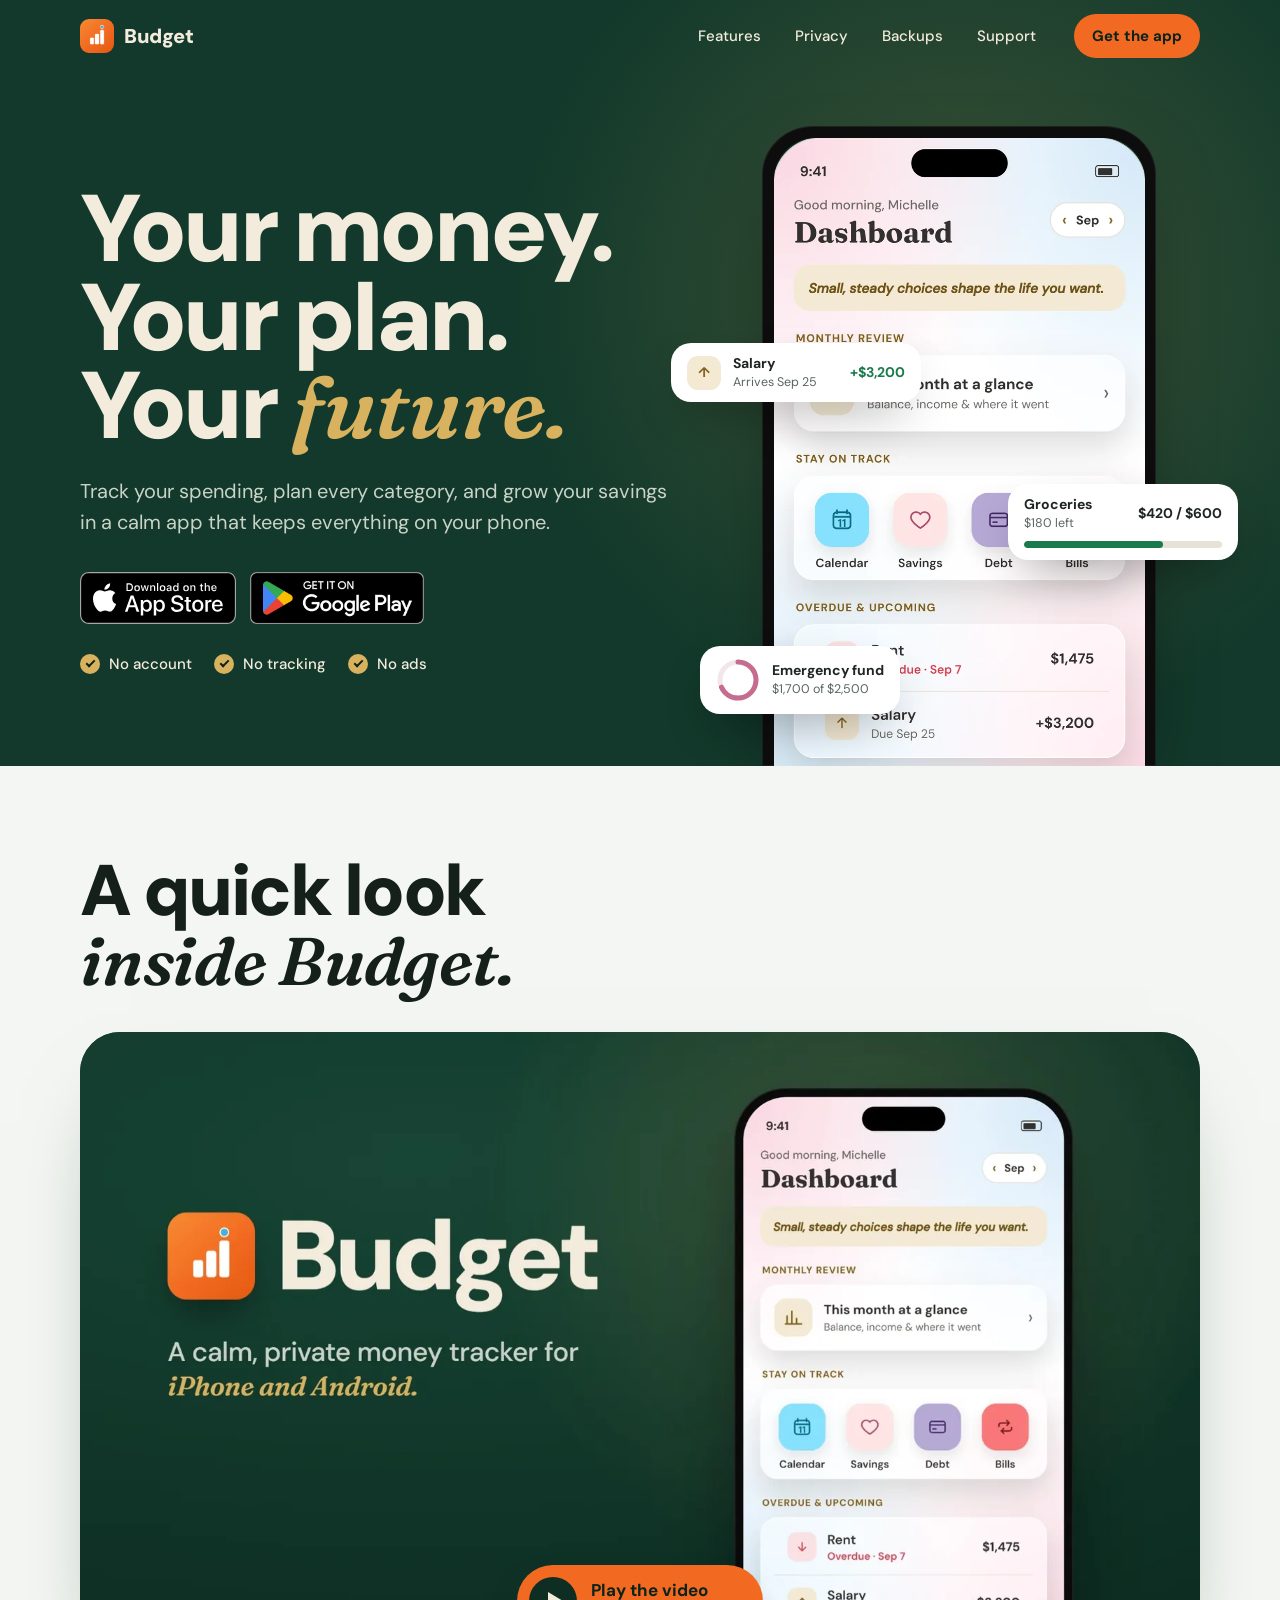
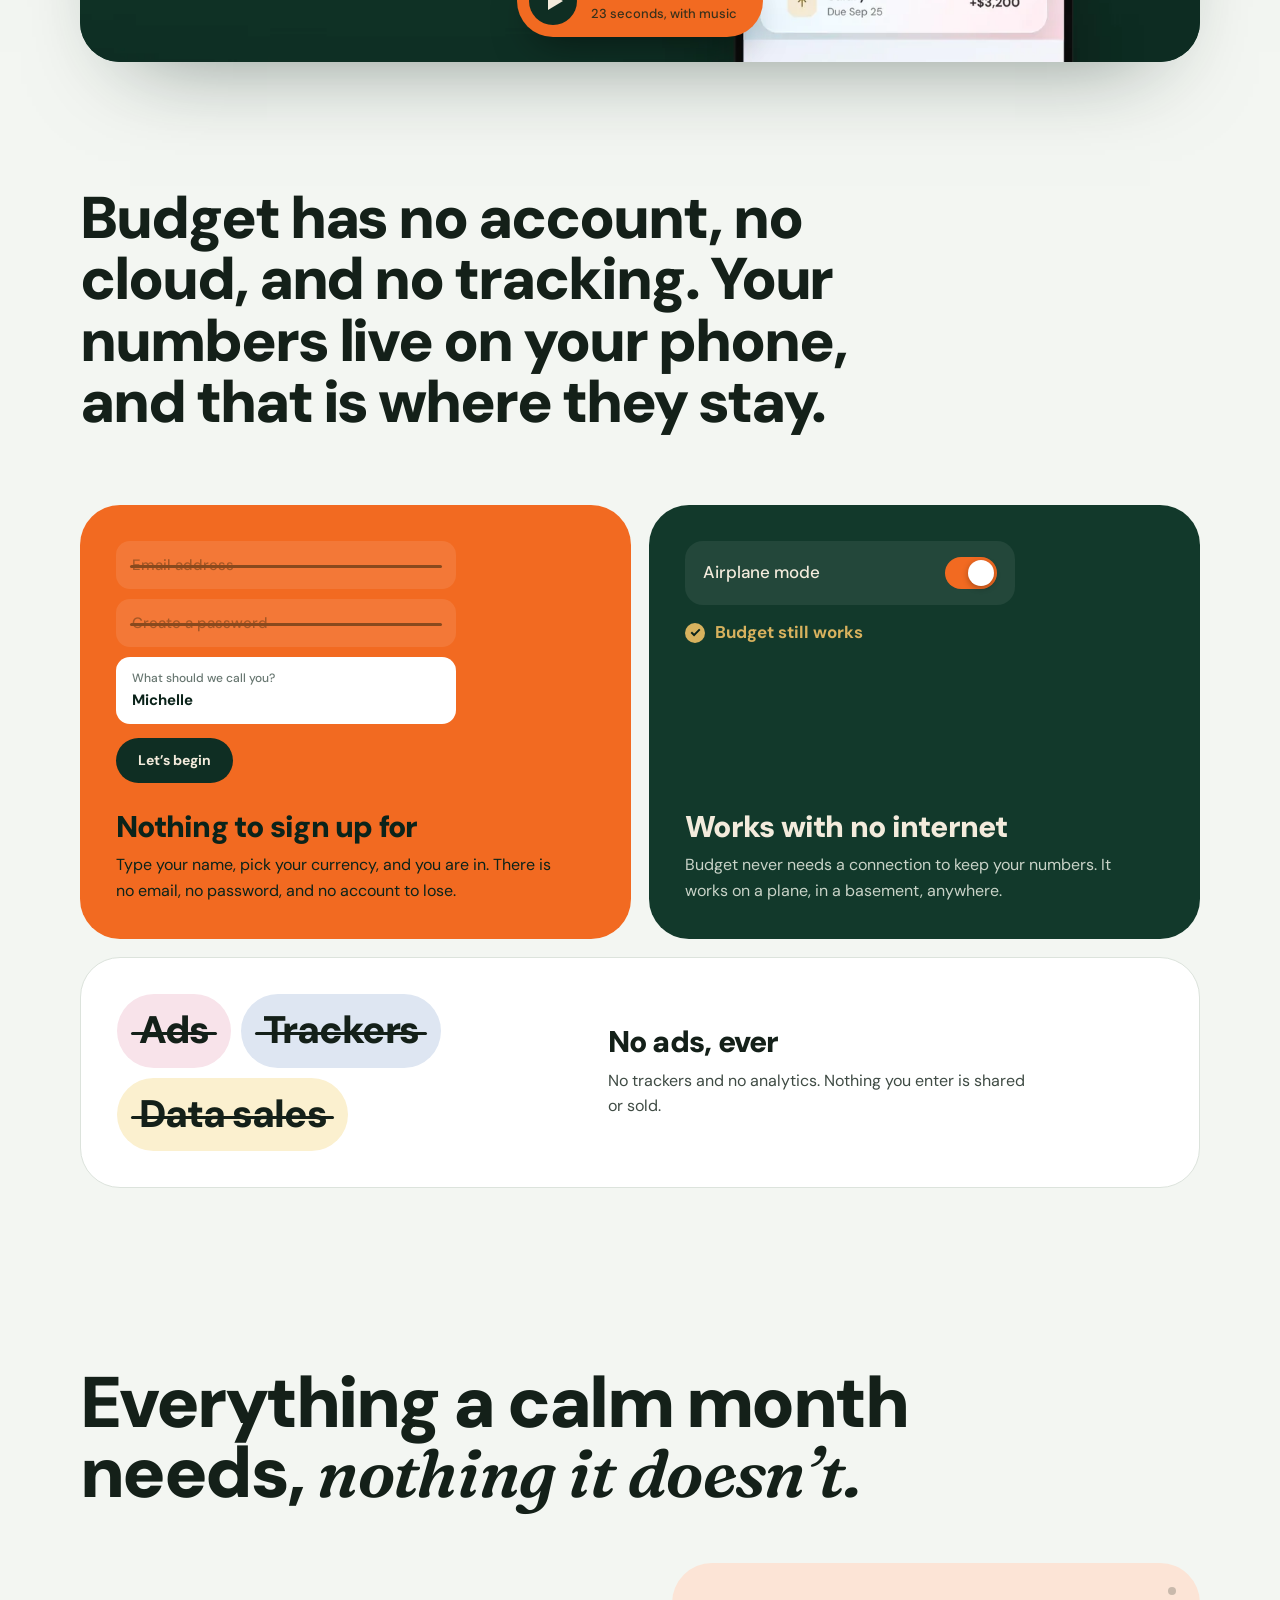
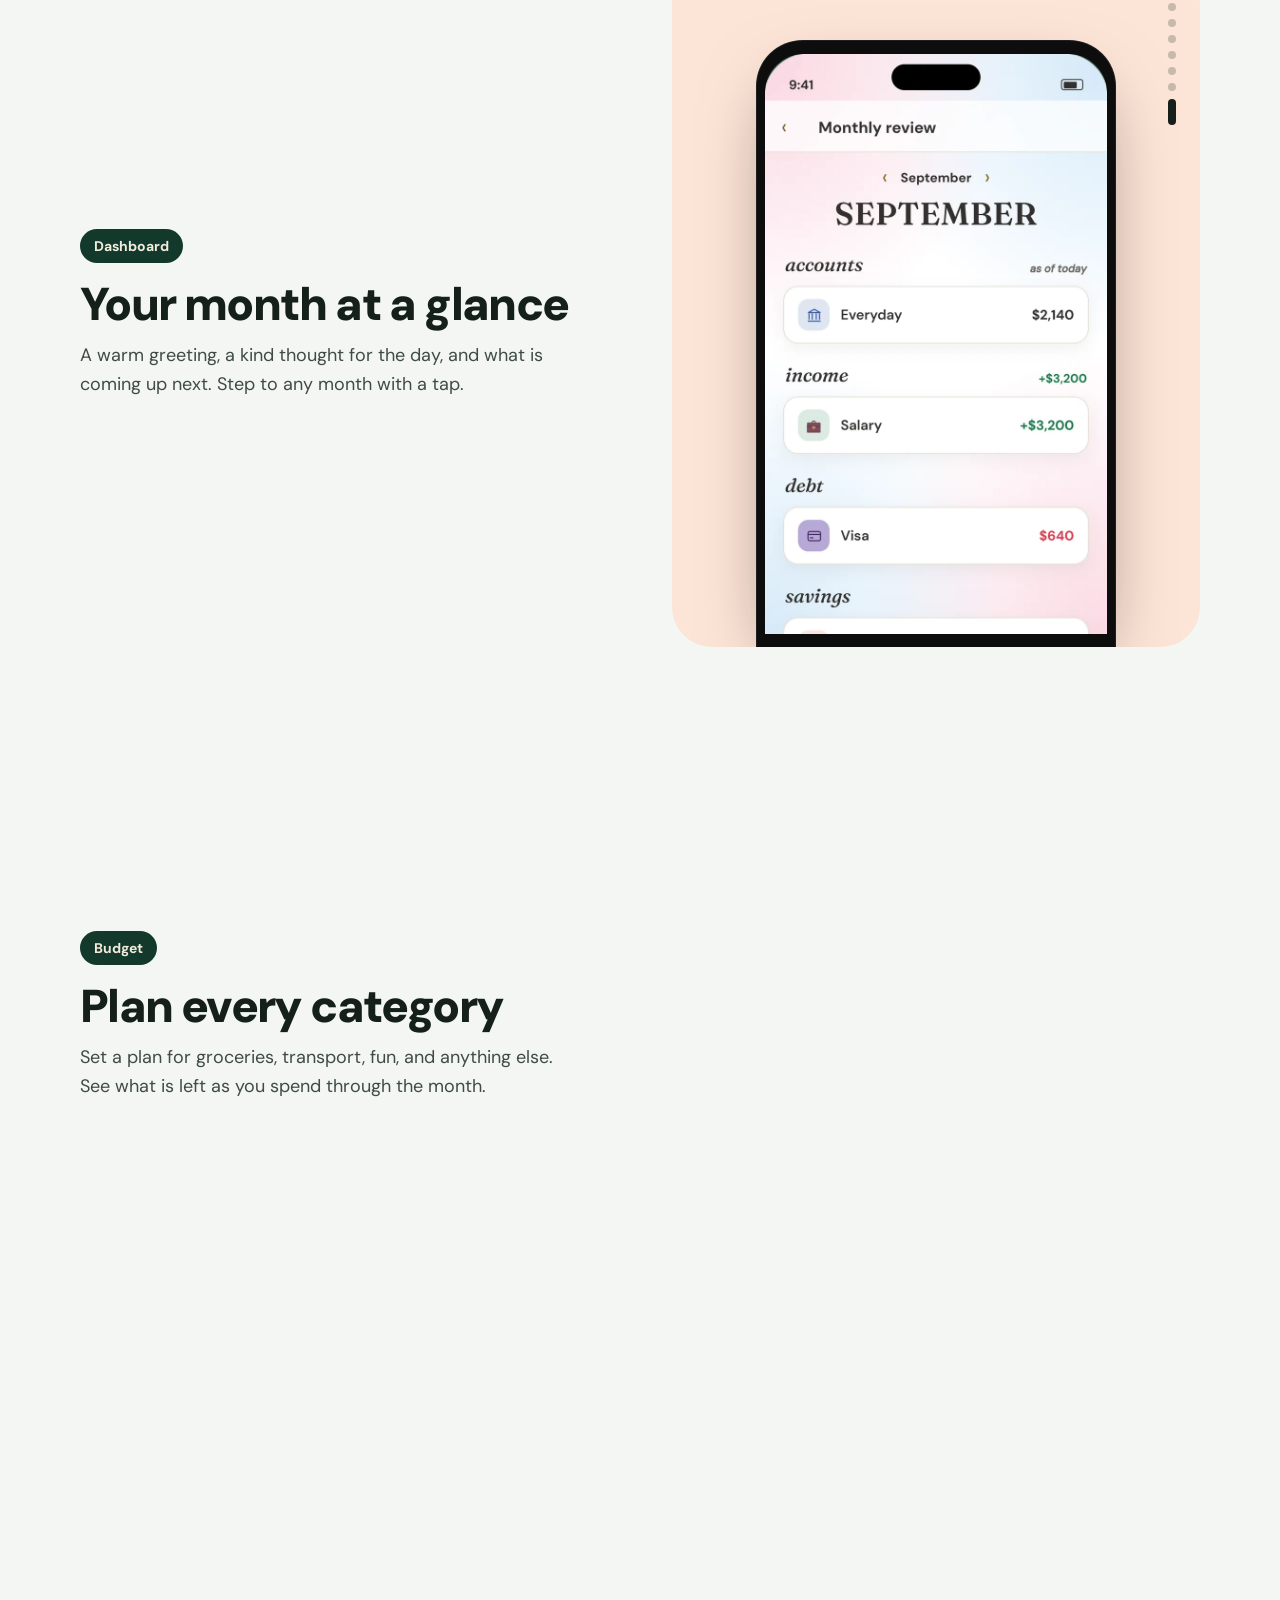
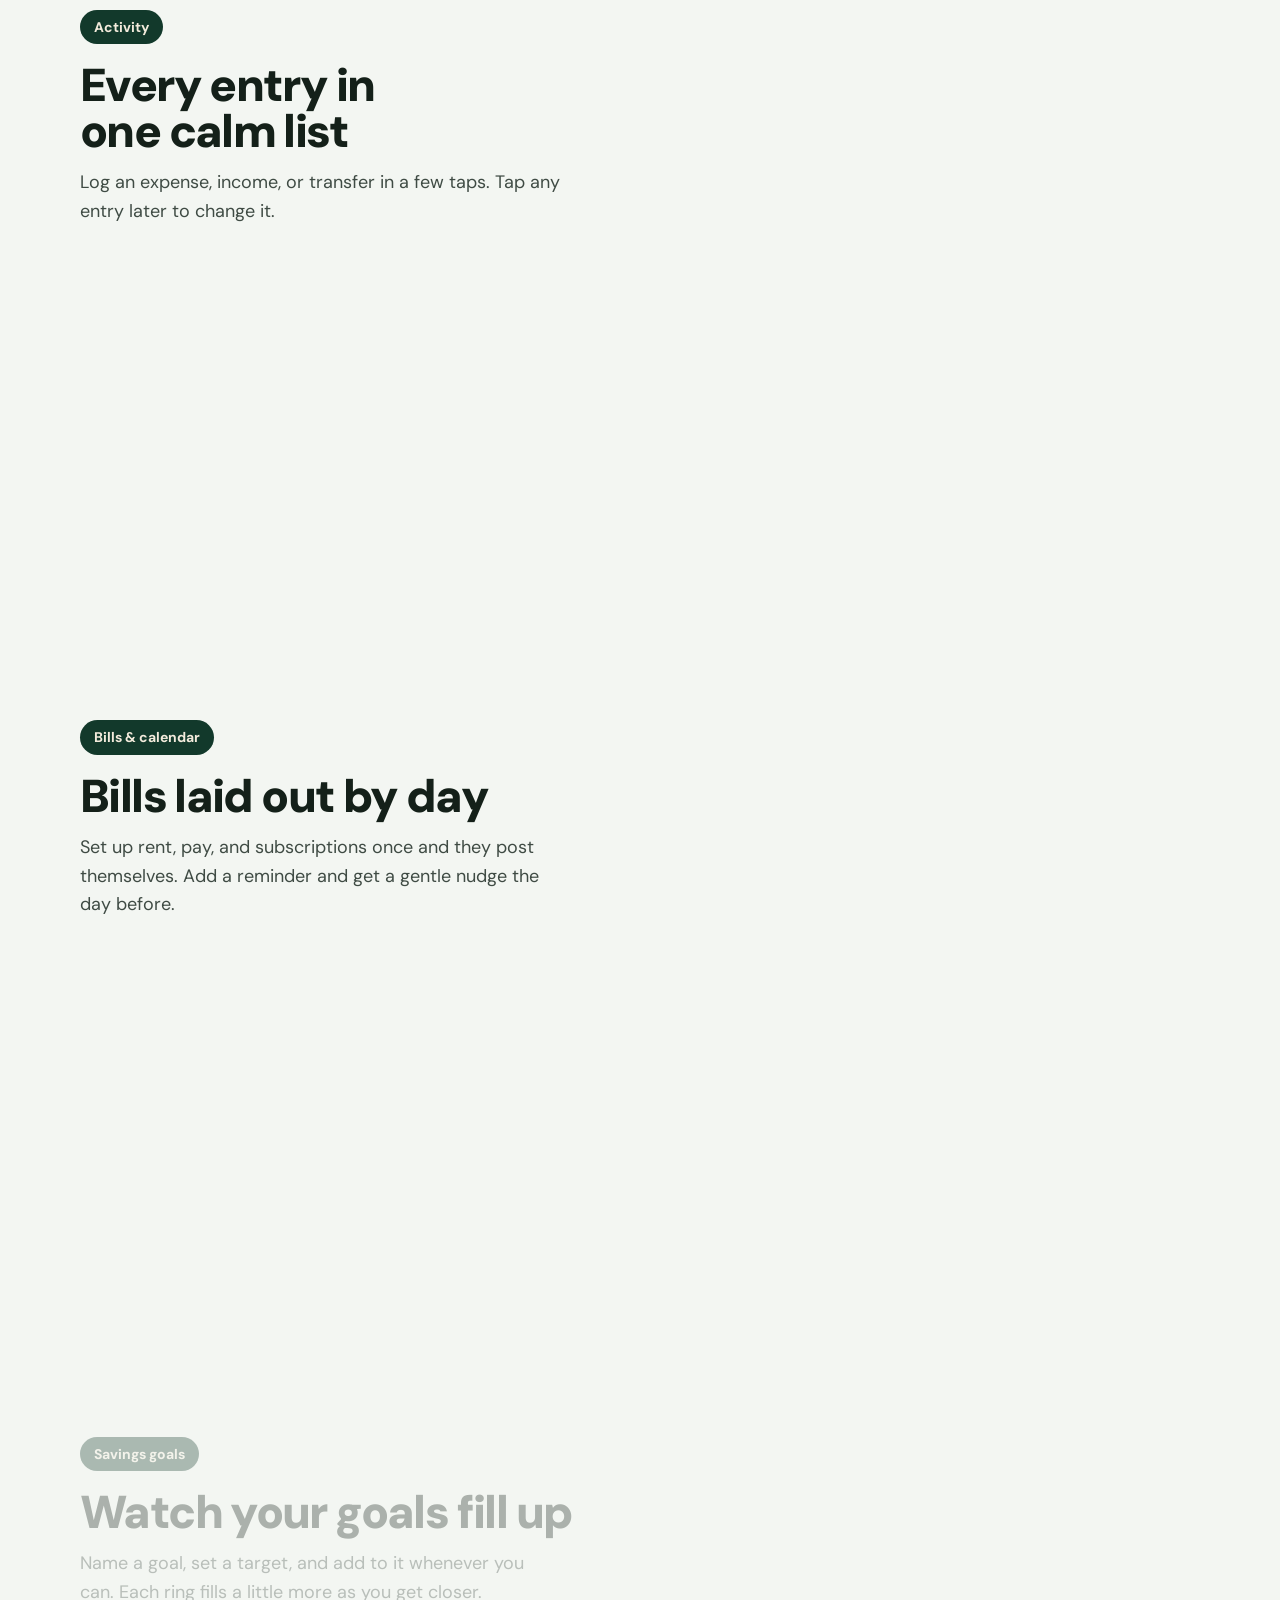
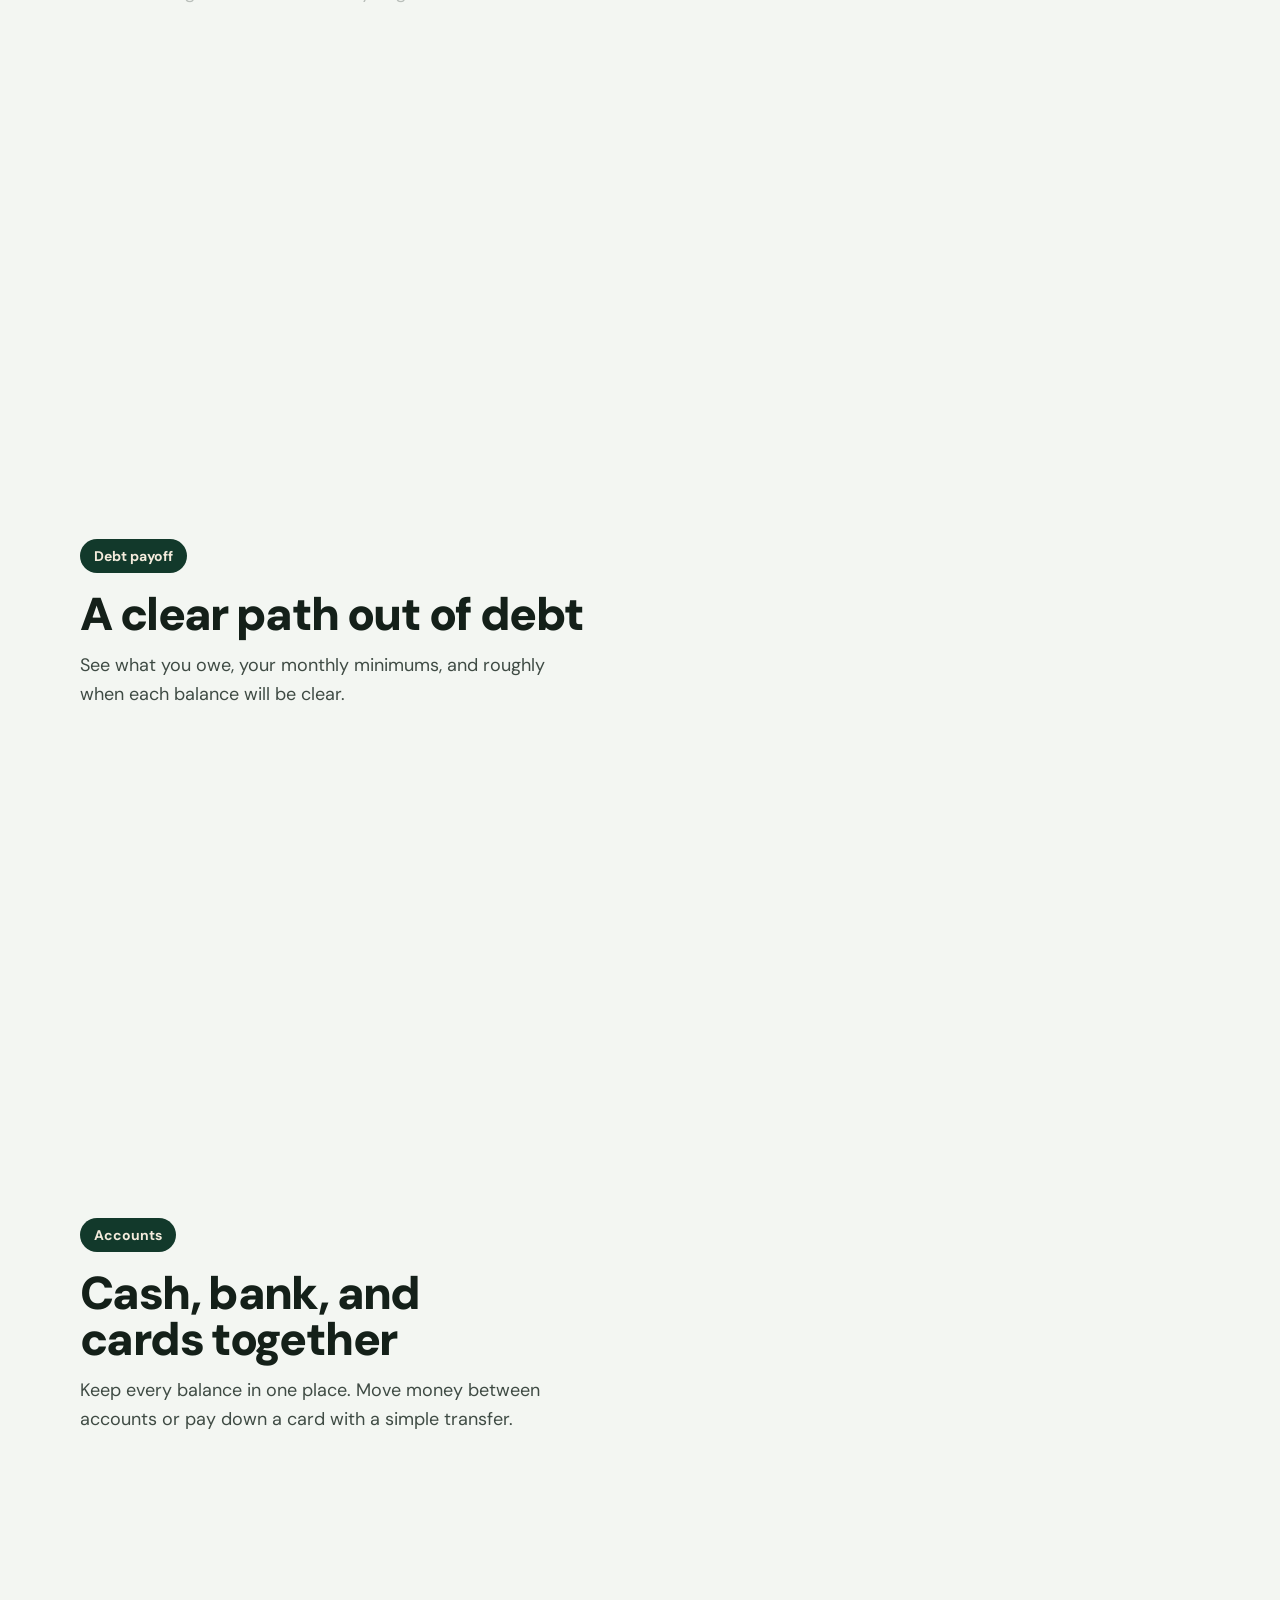
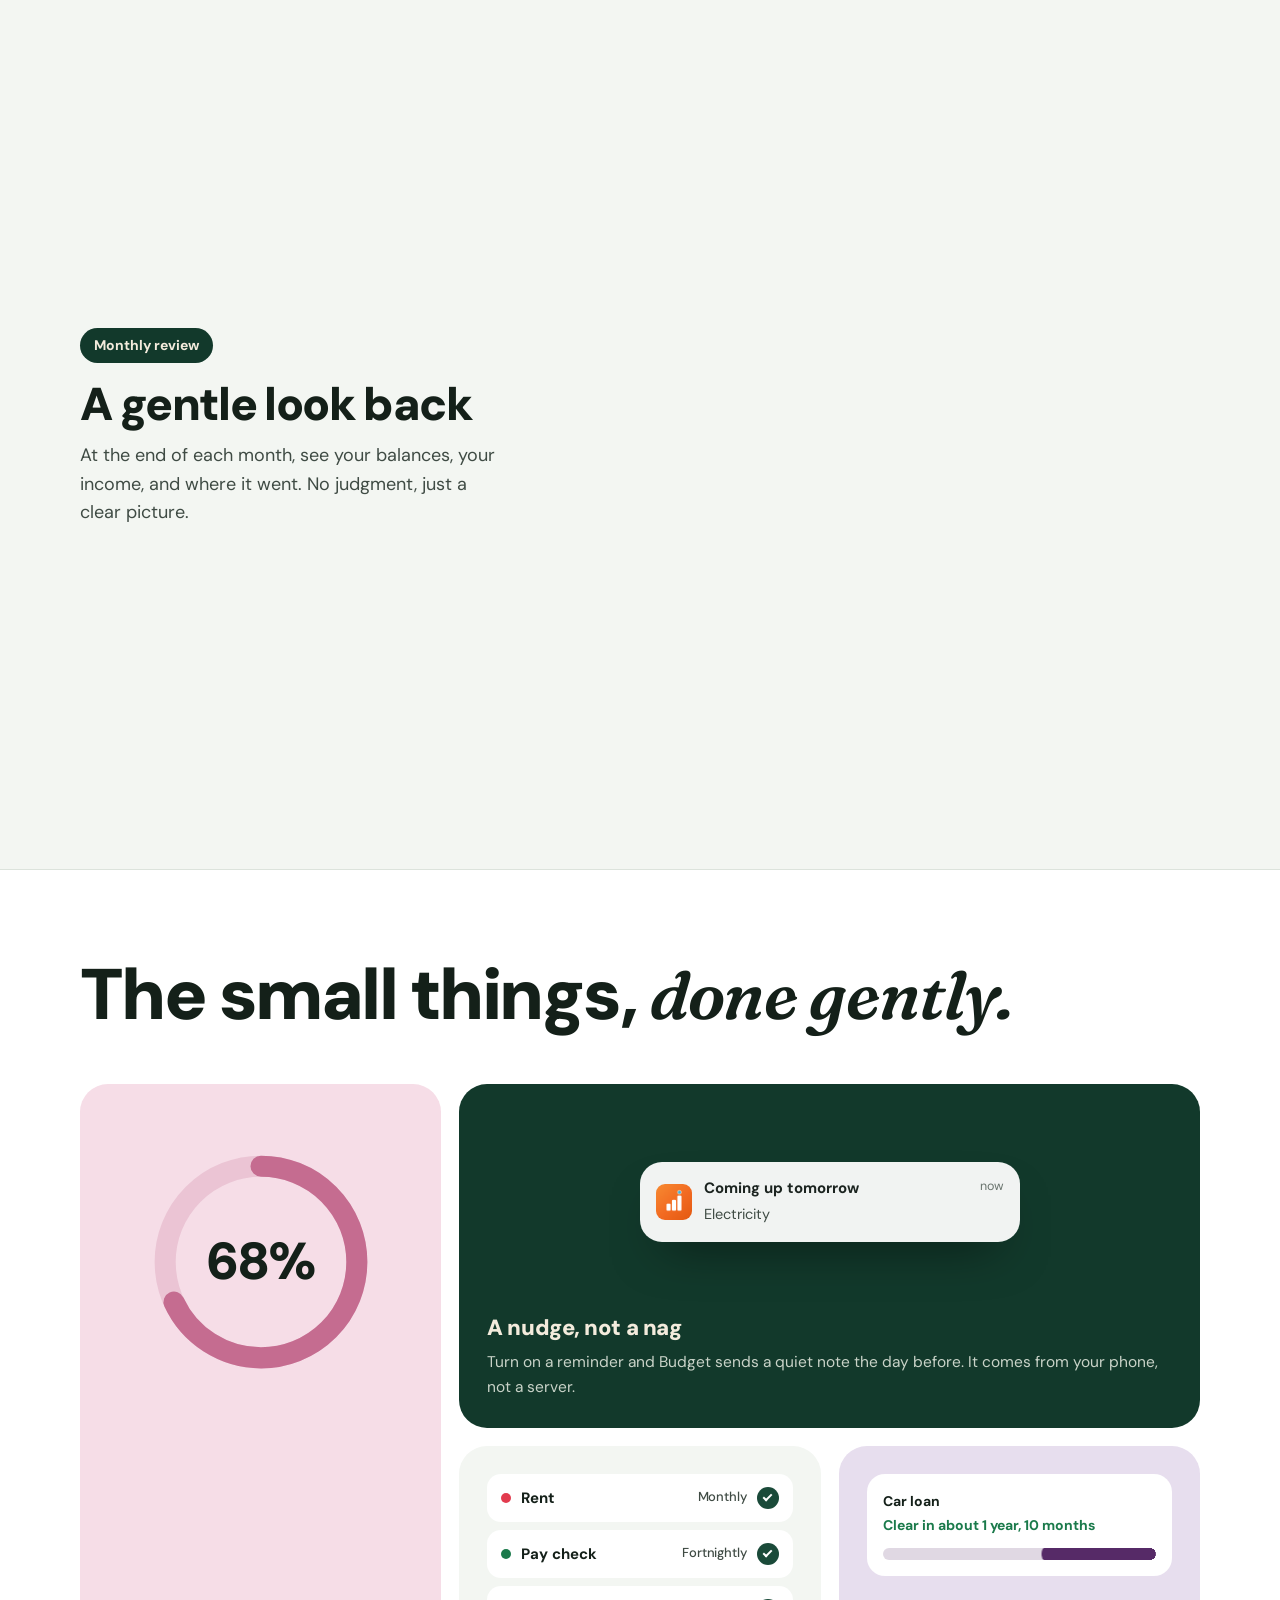
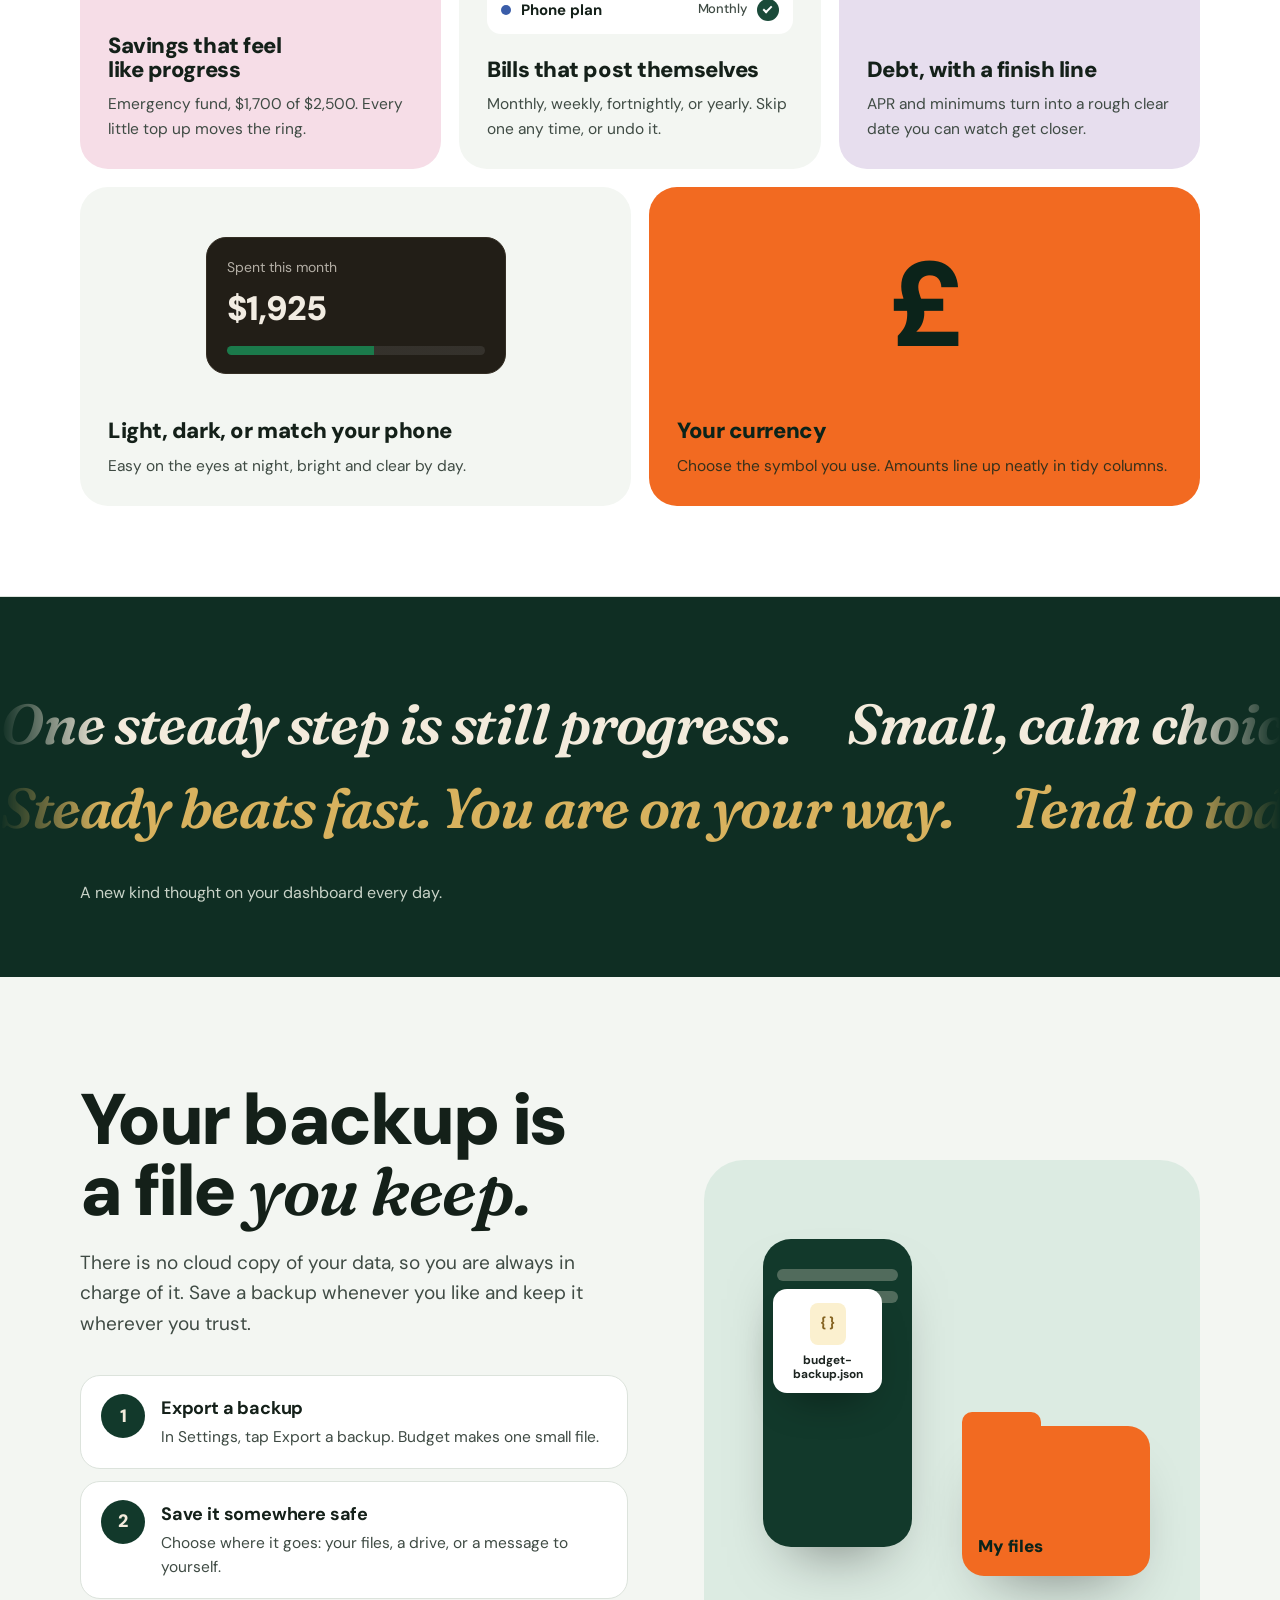
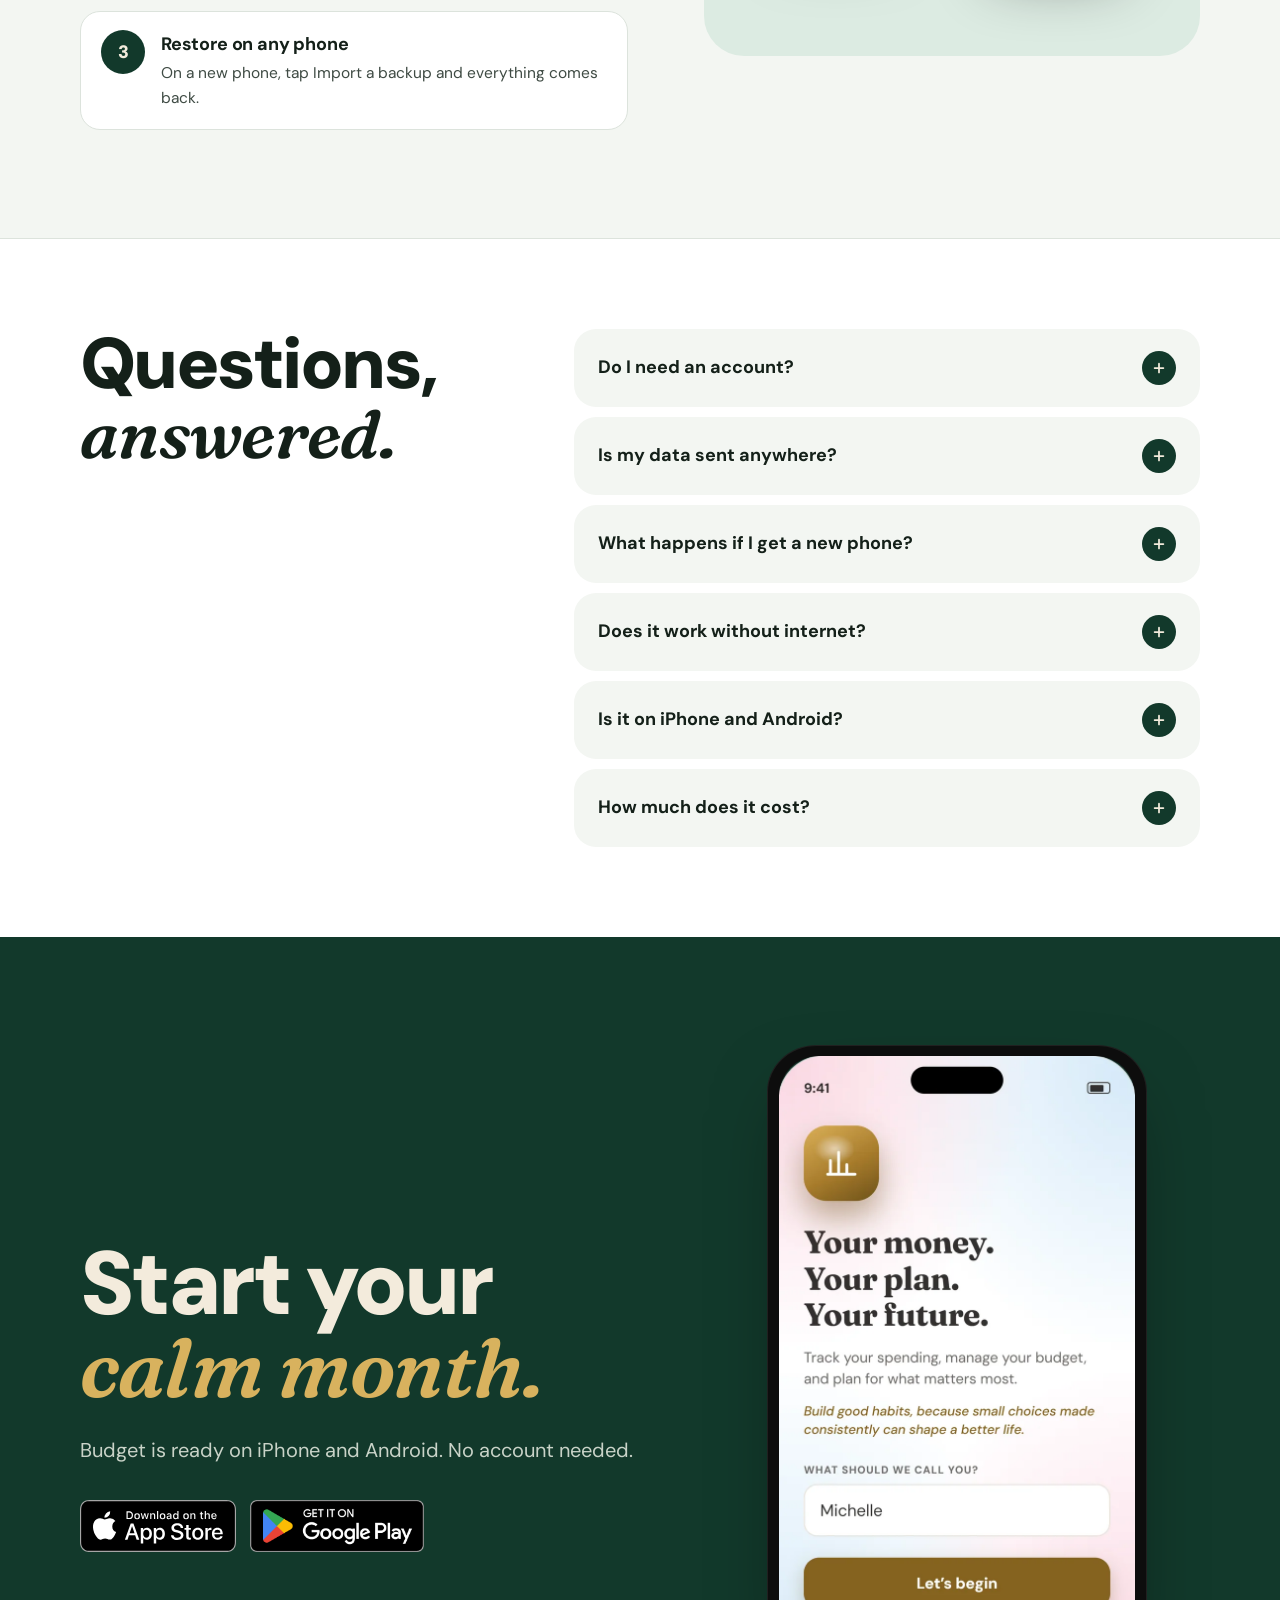
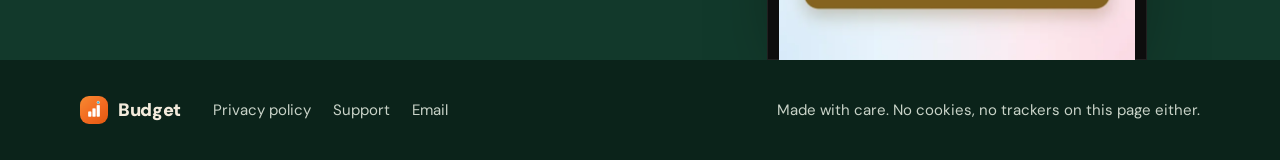
==== commit f0525563: "Landing page: add tap-to-play app video after the hero Self-hosted 1.5 MB MP4 with a poster, no thir" ====
--- a/index.html
+++ b/index.html
@@ -83,6 +83,25 @@
     </div>
   </section>
 
+  <!-- VIDEO -->
+  <section class="film" aria-labelledby="film-title">
+    <div class="wrap">
+      <h2 class="h2 film__title" id="film-title">A quick look <em>inside Budget.</em></h2>
+      <div class="film__frame" data-film>
+        <video class="film__video" controls playsinline preload="none"
+          poster="assets/video/budget-in-action-poster.webp"
+          aria-label="A 23 second video of Budget: logging a grocery entry, a monthly budget filling up, and savings goals growing. It has music and no narration.">
+          <source src="assets/video/budget-in-action.mp4" type="video/mp4">
+        </video>
+        <button class="film__play" type="button" hidden>
+          <span class="film__icon" aria-hidden="true"></span>
+          <span>Play the video</span>
+          <small>23 seconds, with music</small>
+        </button>
+      </div>
+    </div>
+  </section>
+
   <!-- PRIVACY STATEMENT -->
   <section class="statement" id="privacy">
     <div class="wrap">
--- a/styles.css
+++ b/styles.css
@@ -270,6 +270,46 @@
   .chip--goal { display: none; }
 }
 
+/* ---------- Video ---------- */
+
+.film { padding: clamp(72px, 10vh, 120px) 0 0; }
+.film__title { max-width: 16ch; }
+.film__frame {
+  position: relative; margin-top: clamp(28px, 4vh, 48px);
+  border-radius: var(--radius-xl); overflow: hidden;
+  aspect-ratio: 16 / 9; background: var(--forest-800);
+  box-shadow: 0 40px 90px -50px rgba(11, 35, 26, .55);
+}
+.film__video { display: block; width: 100%; height: 100%; object-fit: cover; background: var(--forest-800); }
+.film__play {
+  position: absolute; left: 50%; bottom: clamp(16px, 4%, 36px); translate: -50% 0;
+  display: grid; grid-template-columns: auto auto; grid-template-rows: auto auto; column-gap: 14px; align-items: center;
+  border: 0; cursor: pointer; text-align: left;
+  background: var(--orange); color: var(--forest-950);
+  border-radius: 999px; padding: 12px 26px 12px 12px;
+  font: inherit; font-weight: 700; font-size: 17px; line-height: 1.2;
+  box-shadow: 0 18px 40px -18px rgba(0, 0, 0, .6);
+  transition: transform .4s var(--ease-out), background-color .3s;
+}
+.film__play:hover { background: #FF7D36; transform: translateY(-2px); }
+.film__play small { grid-column: 2; font-size: 13px; font-weight: 500; opacity: .8; }
+.film__icon {
+  grid-row: span 2; width: 48px; height: 48px; border-radius: 50%;
+  background: var(--forest-900); display: grid; place-items: center;
+}
+.film__icon::after {
+  content: ""; margin-left: 4px;
+  border-style: solid; border-width: 9px 0 9px 15px;
+  border-color: transparent transparent transparent var(--on-forest);
+}
+@media (max-width: 560px) {
+  .film__frame { border-radius: var(--radius-lg); }
+  .film__play { padding: 6px 16px 6px 6px; font-size: 14px; column-gap: 10px; white-space: nowrap; bottom: 12px; }
+  .film__play small { display: none; }
+  .film__icon { width: 34px; height: 34px; grid-row: auto; }
+  .film__icon::after { border-width: 7px 0 7px 11px; margin-left: 3px; }
+}
+
 /* ---------- Privacy statement ---------- */
 
 .statement { padding: clamp(96px, 14vh, 160px) 0 clamp(72px, 10vh, 120px); }
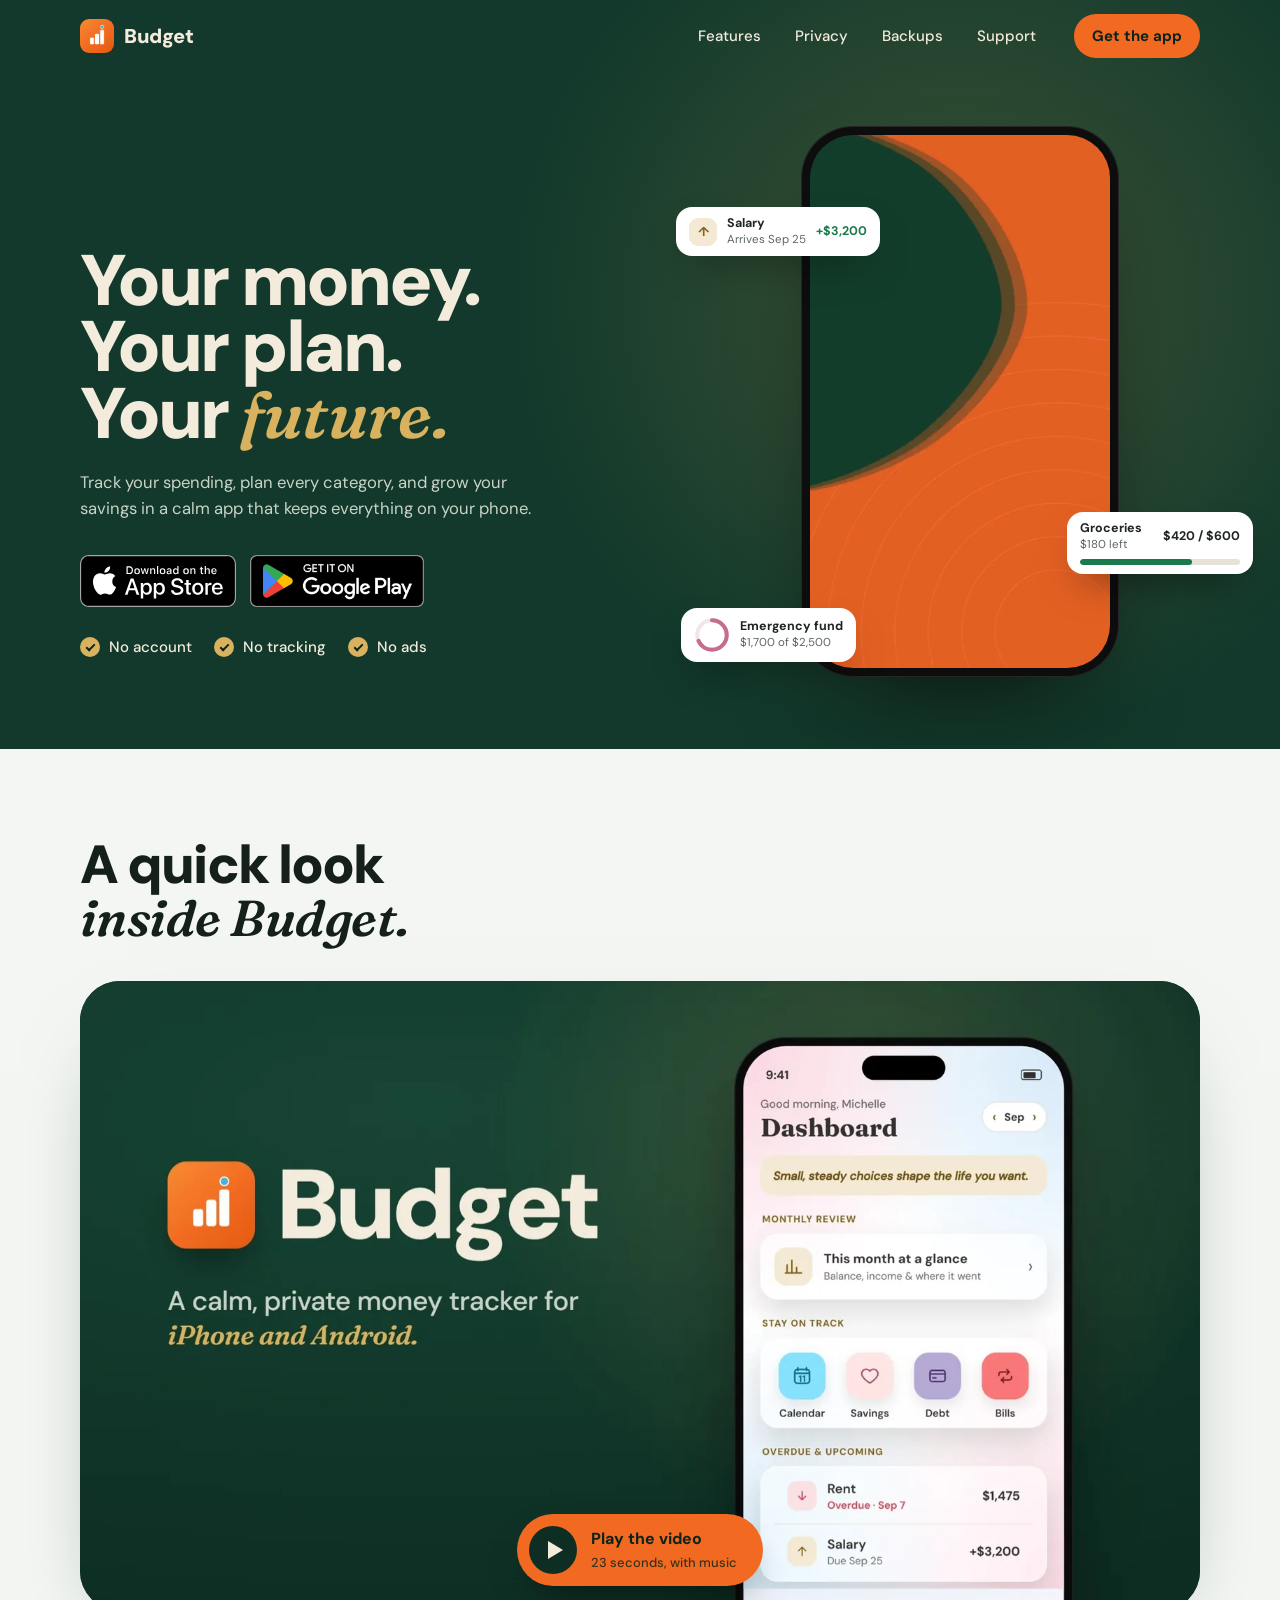
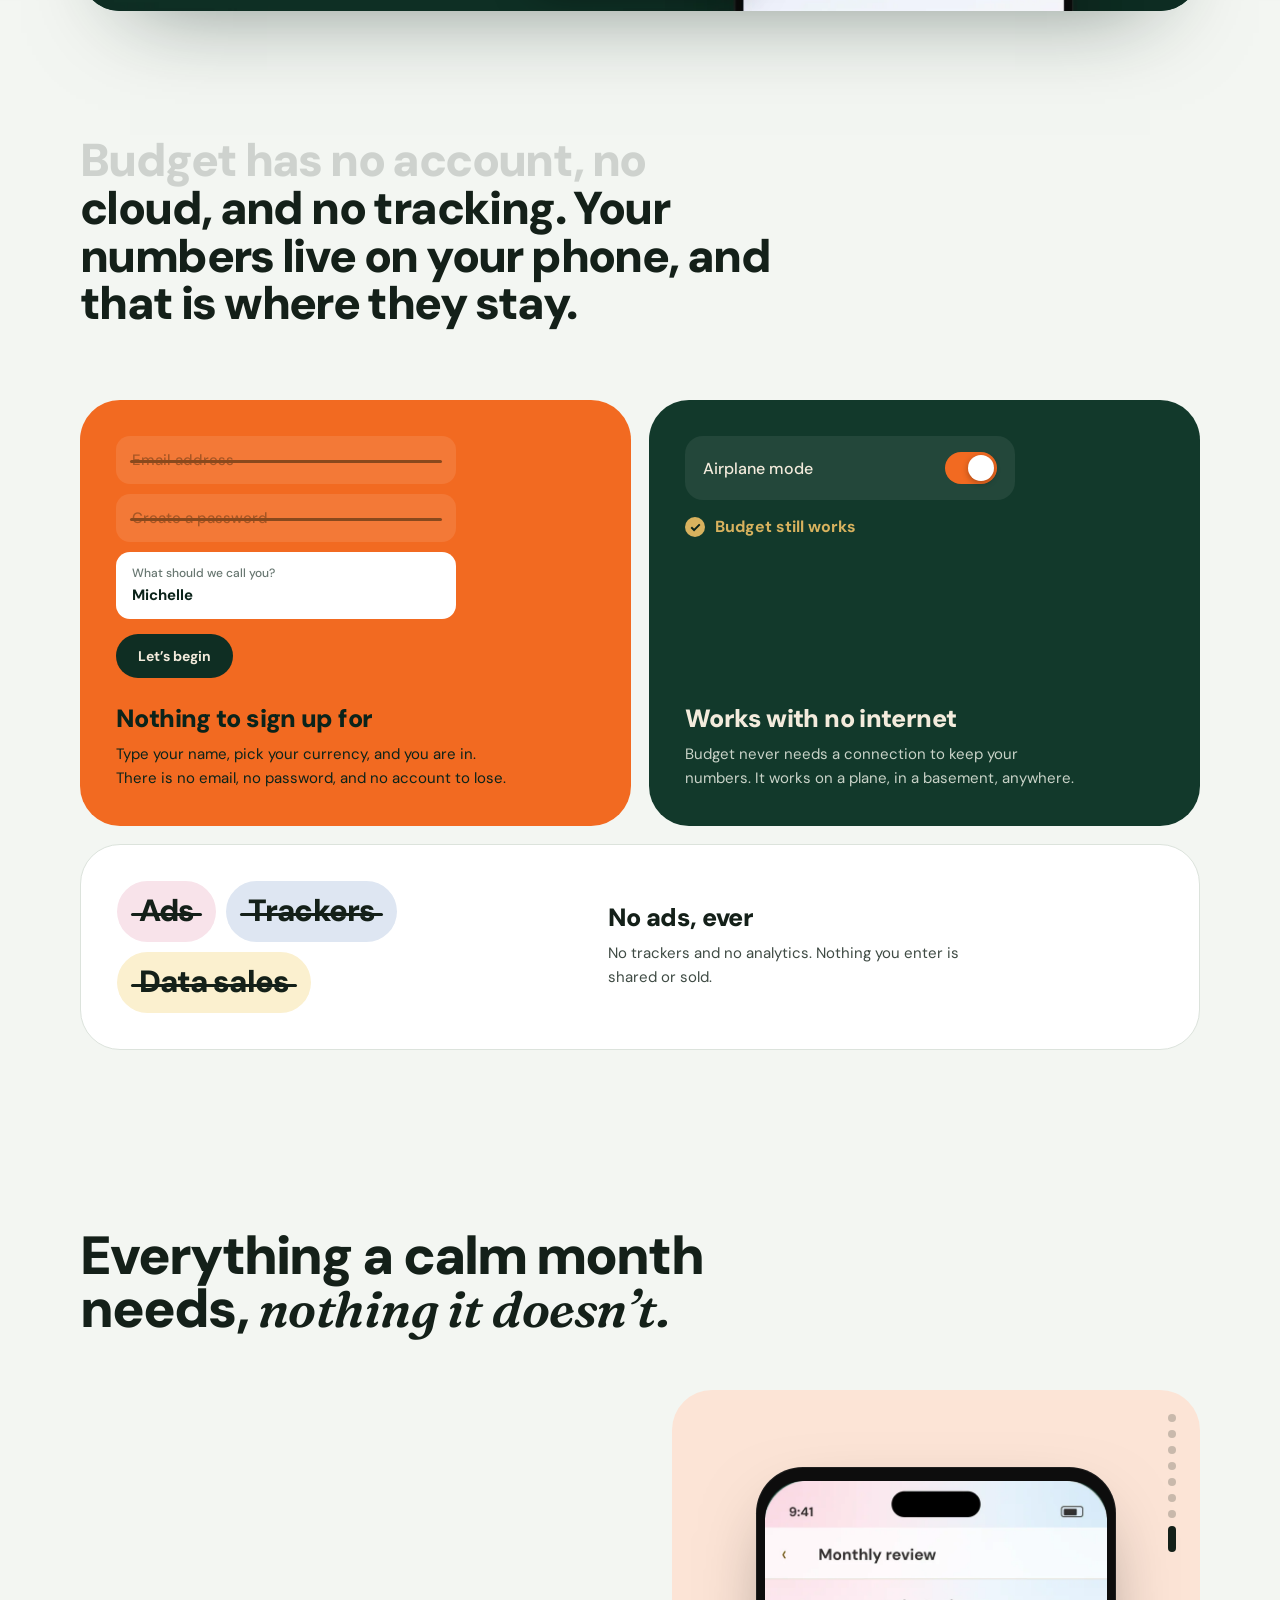
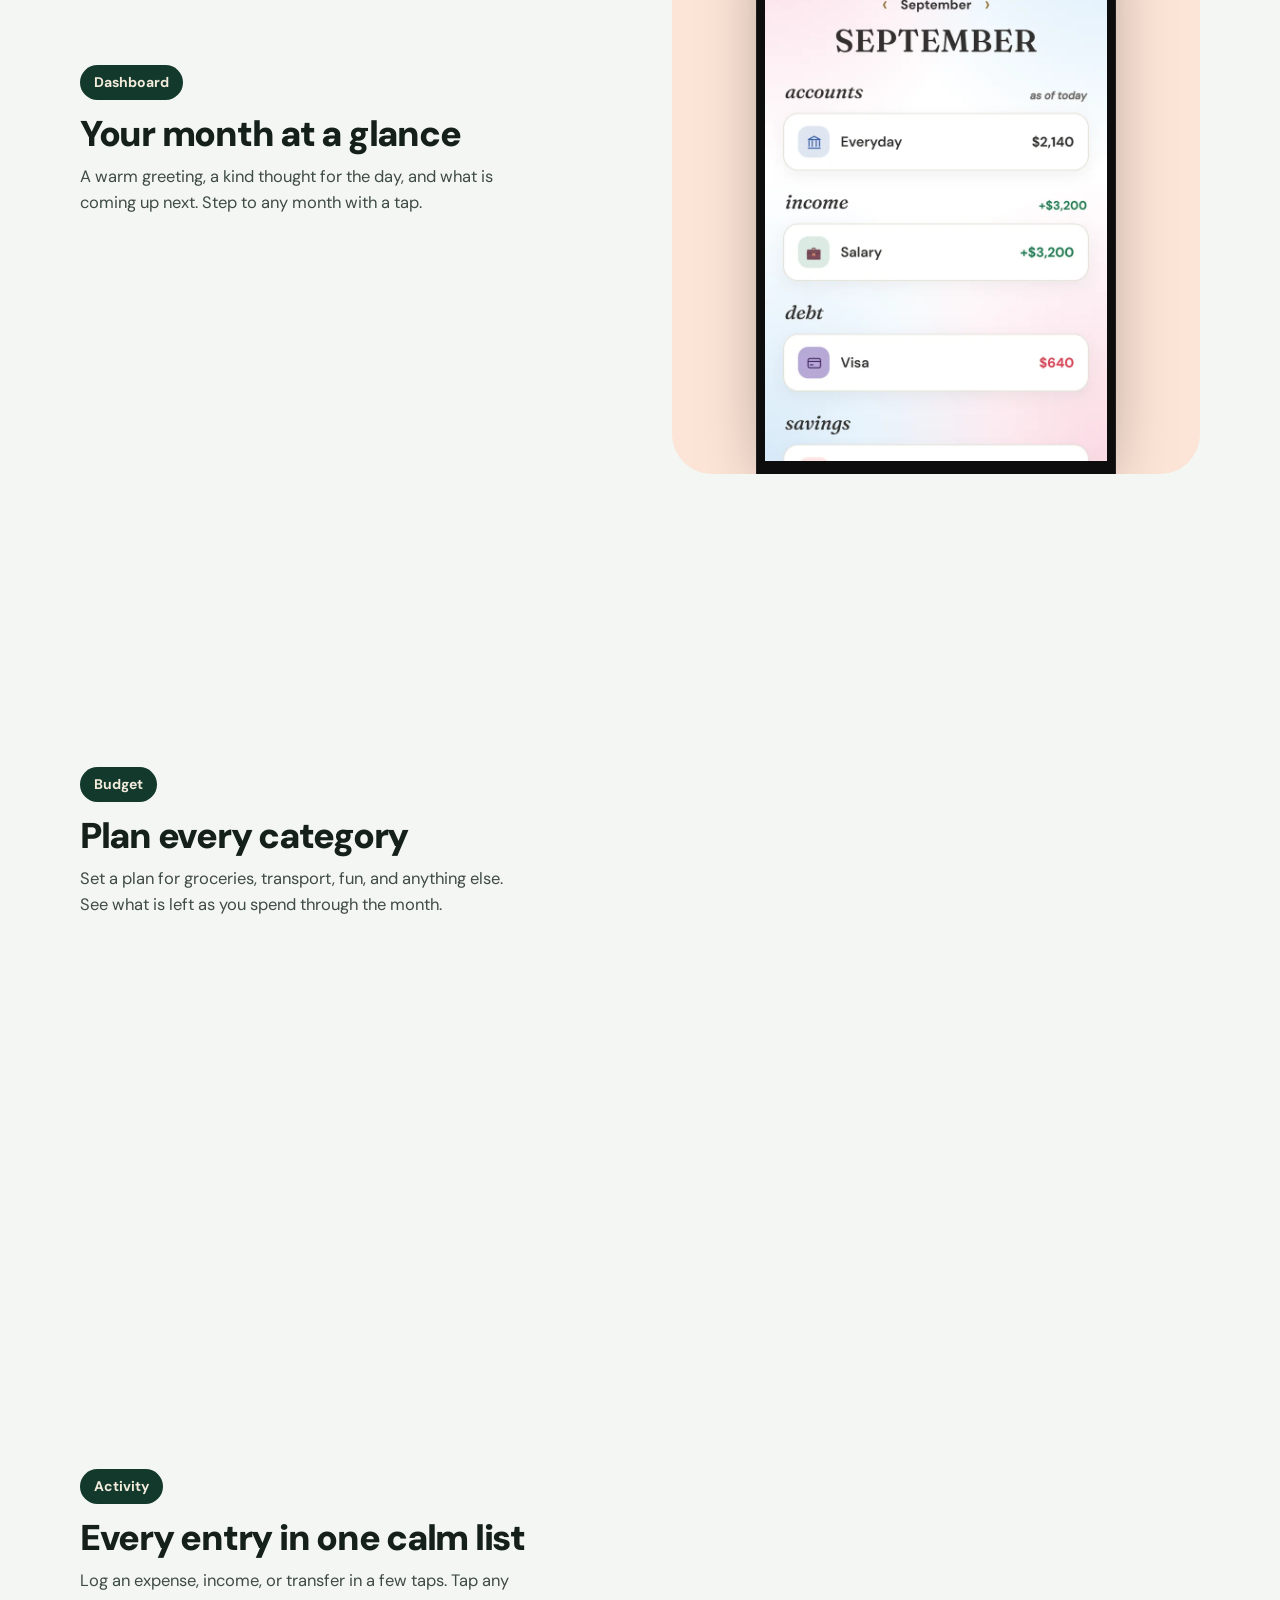
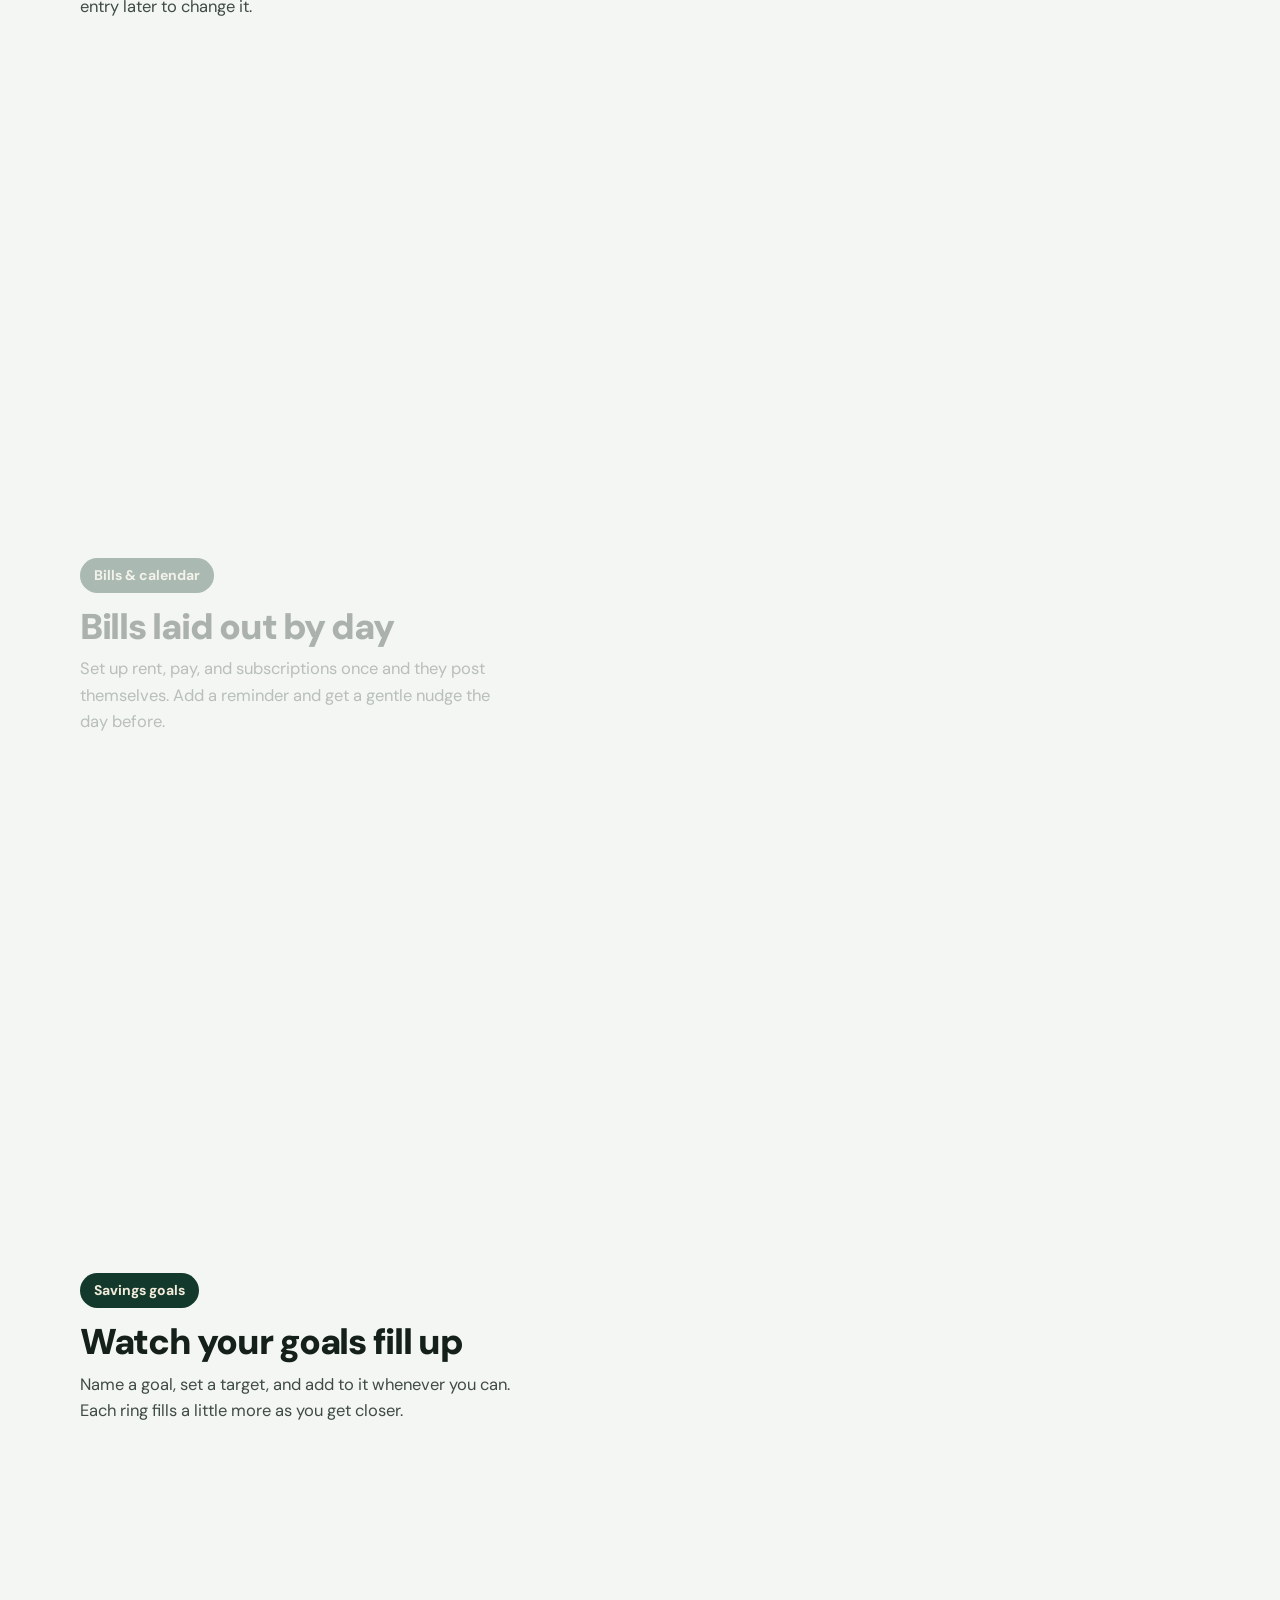
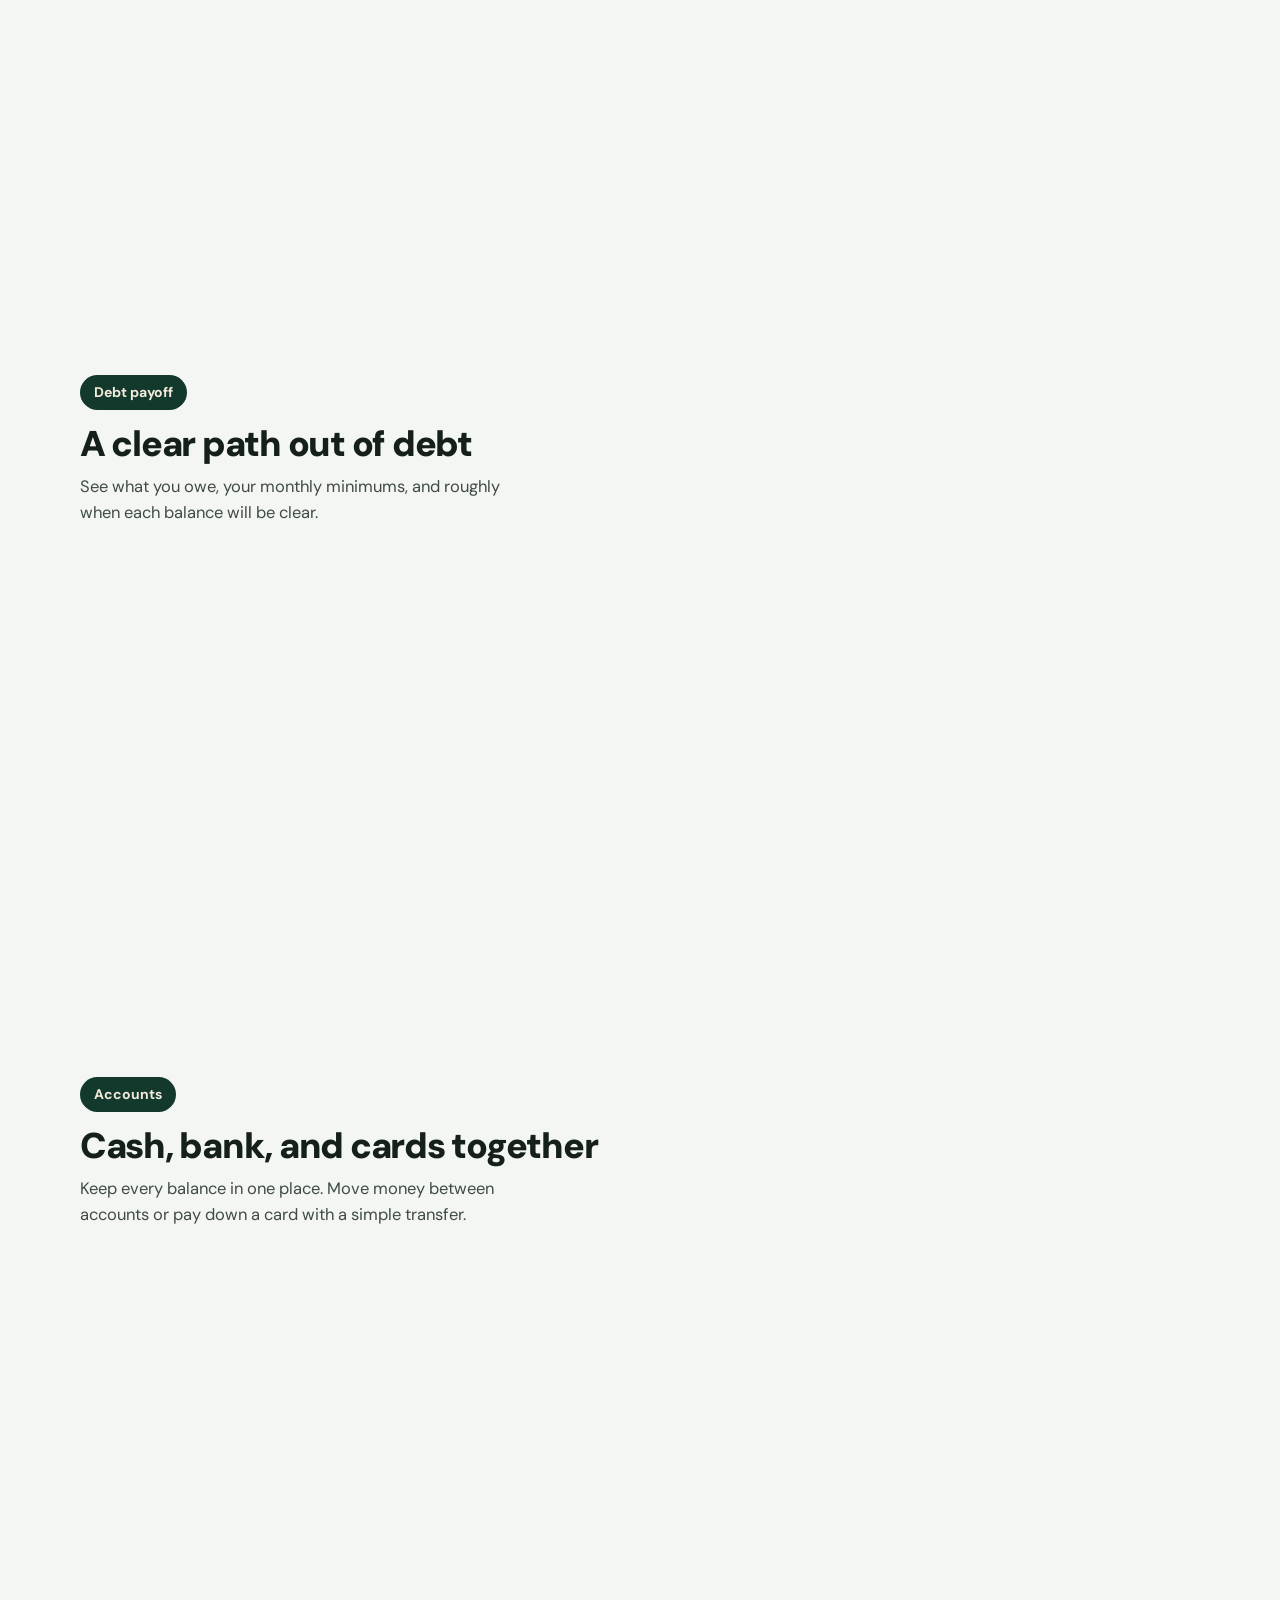
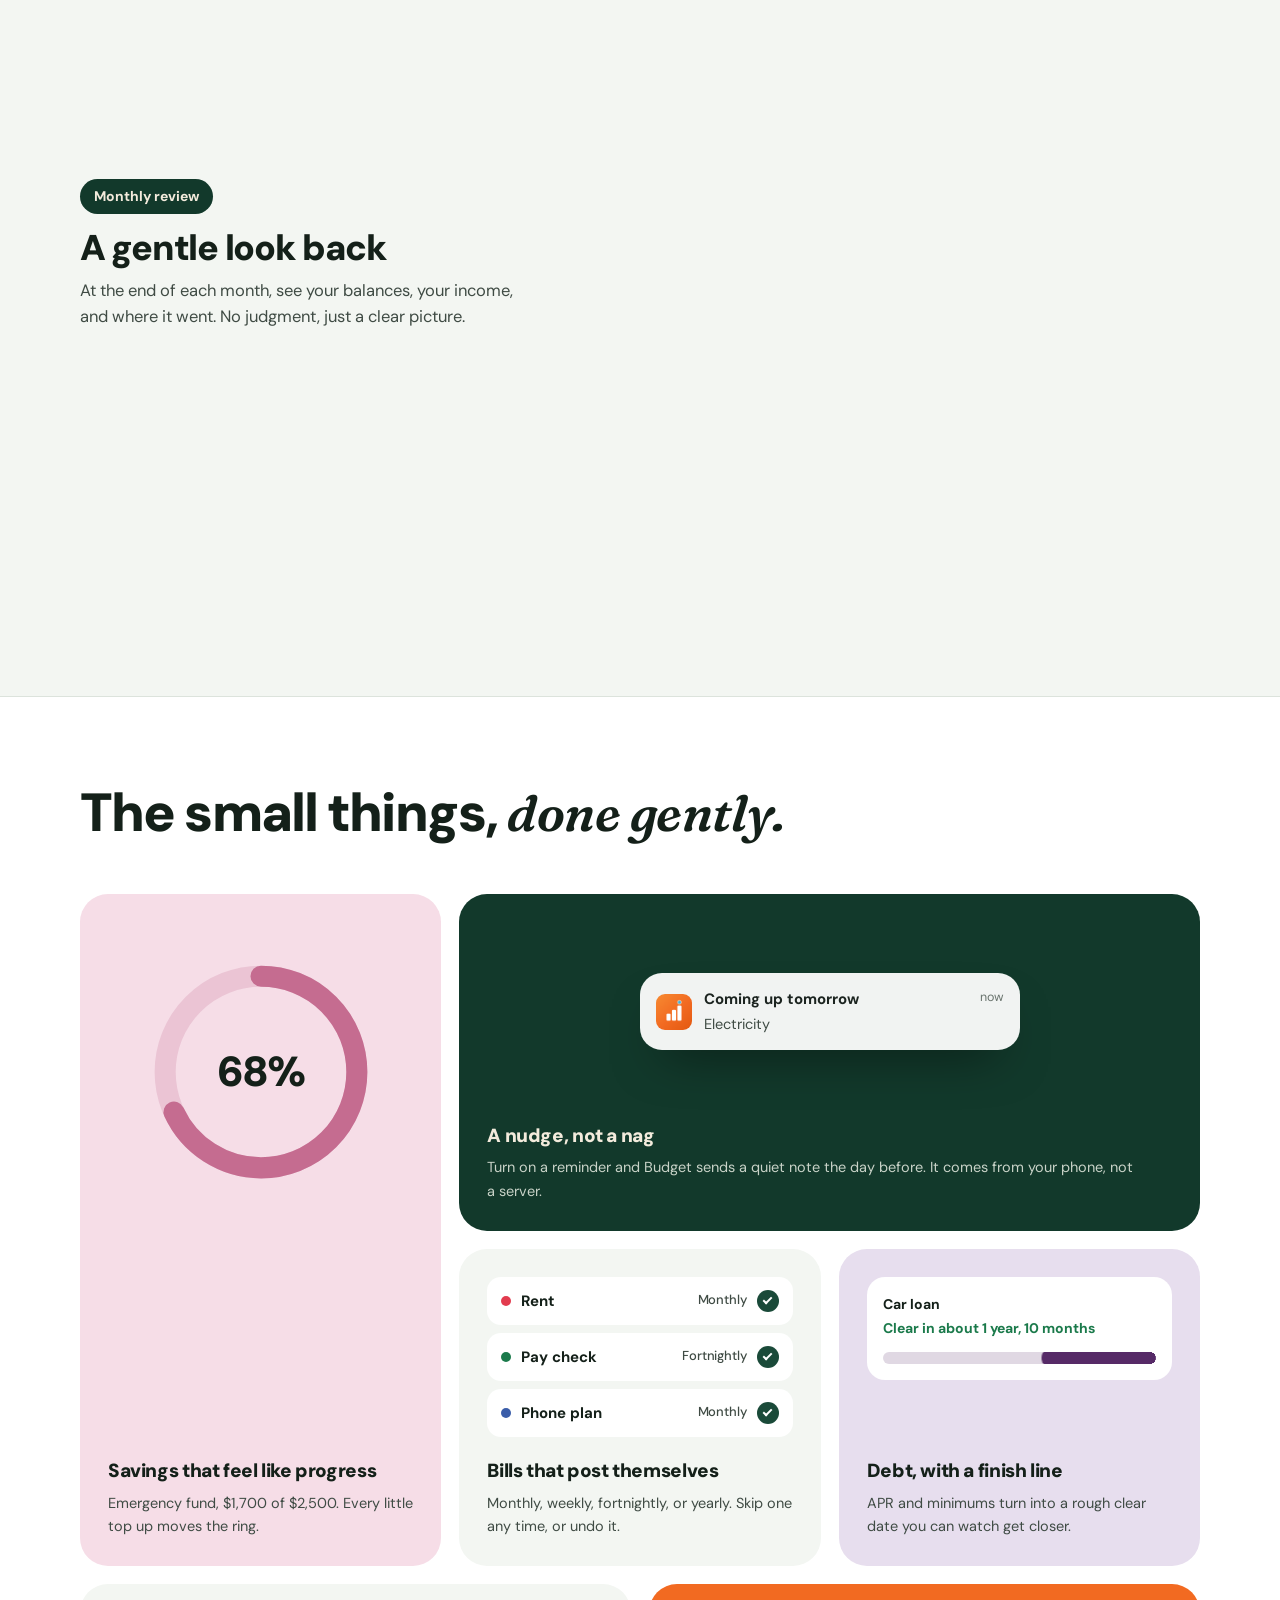
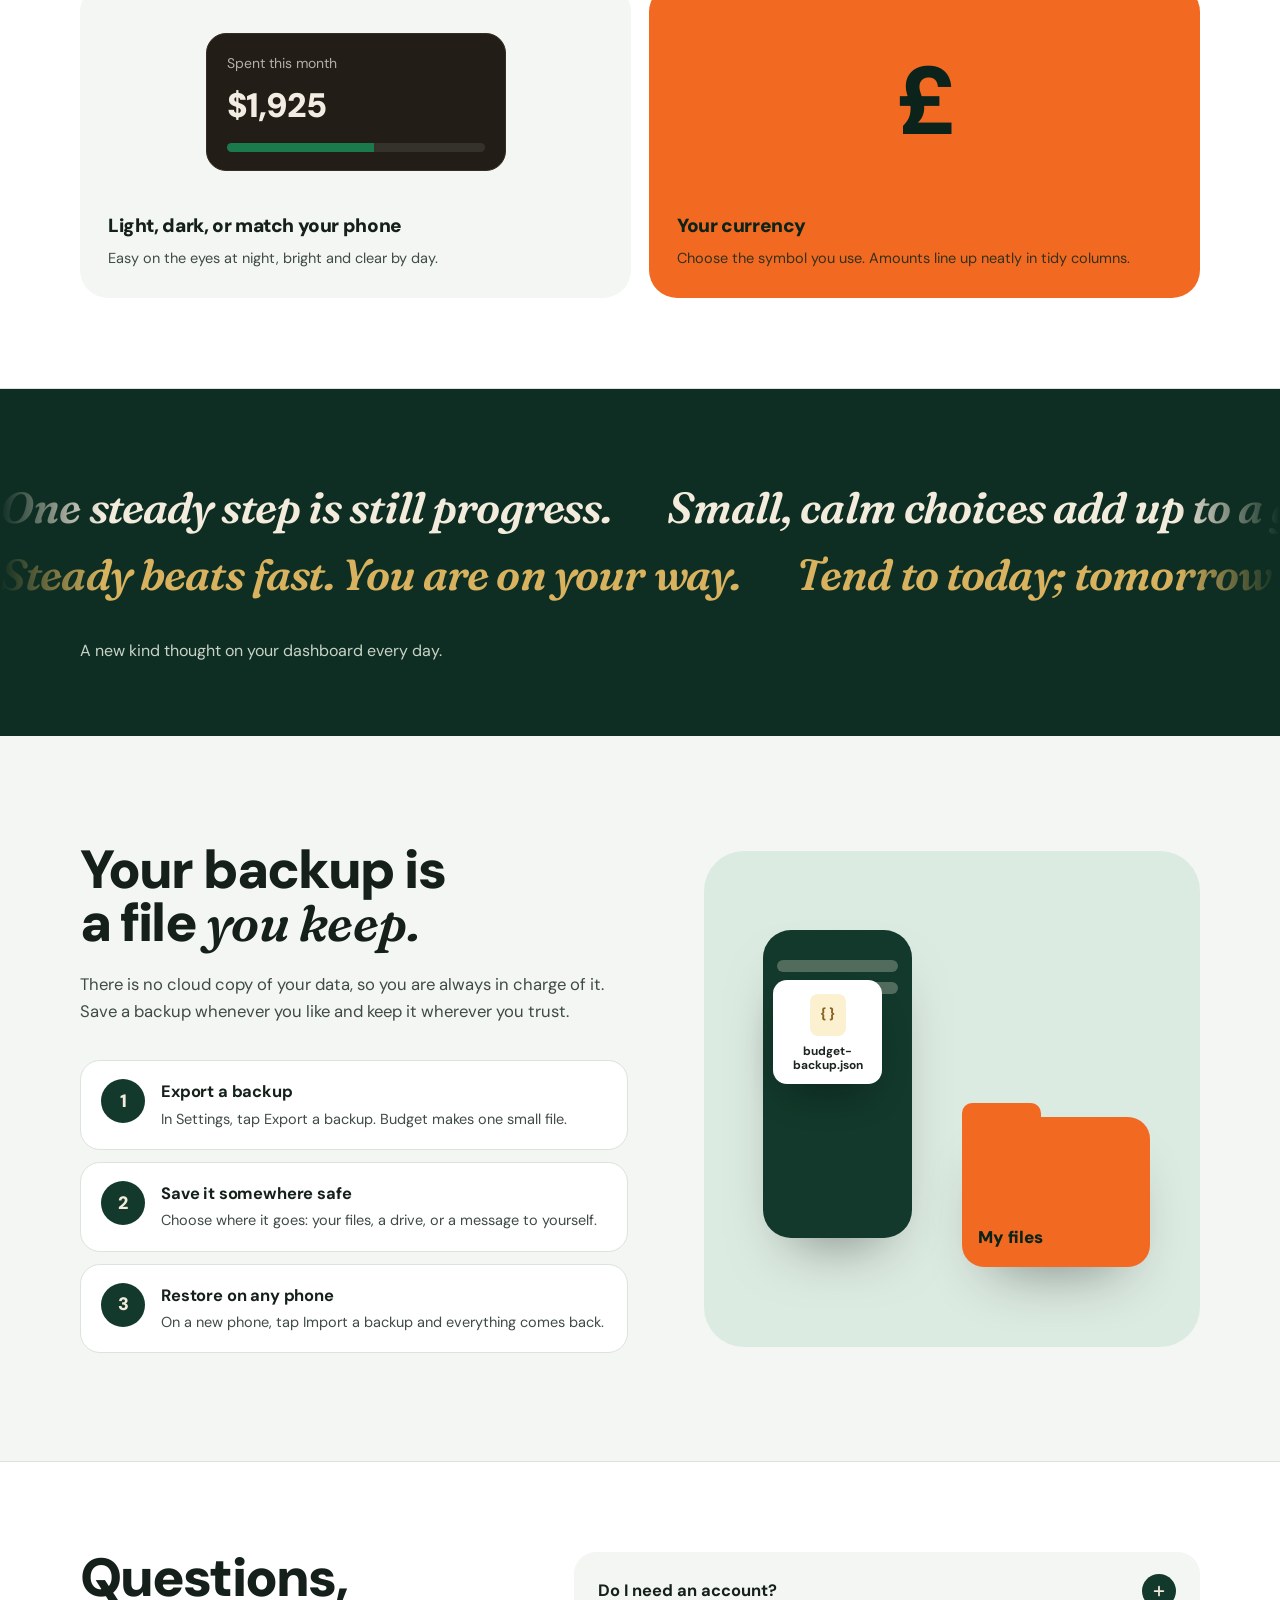
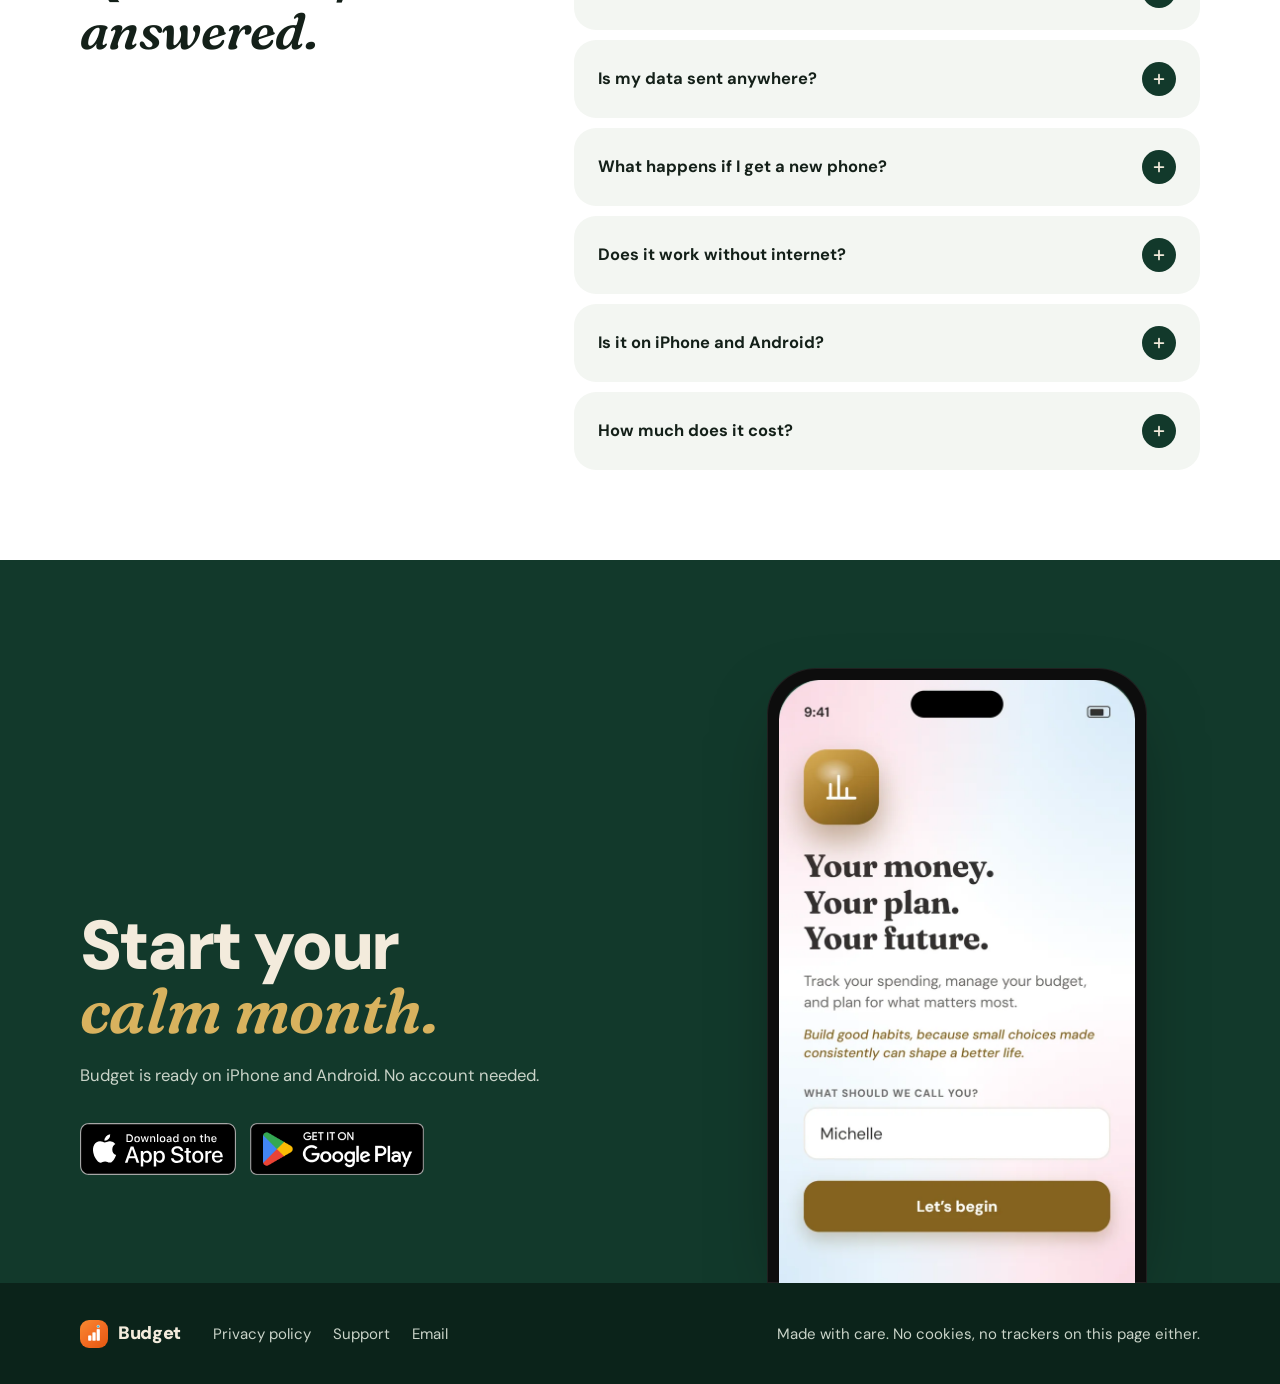
==== commit 1d5e6772: "Landing page: hero phone plays the vertical launch video; smaller type scale The hero phone now show" ====
--- a/index.html
+++ b/index.html
@@ -41,7 +41,7 @@
     <div class="hero__glow" aria-hidden="true"></div>
     <div class="hero__inner">
       <div class="hero__copy">
-        <h1 class="hero__title" data-split>Your money. Your plan. Your <em>future.</em></h1>
+        <h1 class="hero__title" data-split>Your money.<br> Your plan.<br> Your <em>future.</em></h1>
         <p class="hero__lead">Track your spending, plan every category, and grow your savings in a calm app that keeps everything on your phone.</p>
         <div class="badges hero__badges">
           <a class="badge" href="https://apps.apple.com/us/app/budget-calm-money-tracker/id6802582241" aria-label="Download Budget on the App Store">
@@ -59,8 +59,13 @@
       </div>
 
       <div class="hero__stage" data-tilt>
-        <div class="hero__phone phone" data-depth="1">
-          <img src="assets/screens/01-home.webp" width="720" height="1218" alt="The Budget dashboard: a good morning greeting, a daily affirmation, a monthly review card, shortcut tiles, and upcoming bills.">
+        <div class="hero__phone" data-depth="1">
+          <video class="hero__video" muted loop playsinline autoplay preload="auto" disablepictureinpicture
+            poster="assets/video/budget-launch-poster.webp" width="720" height="1280"
+            aria-label="A short silent video of Budget: logging an entry, a budget filling up, and savings goals growing.">
+            <source src="assets/video/budget-launch-vertical.mp4" type="video/mp4">
+          </video>
+          <button class="hero__pause" type="button" aria-label="Pause the video" data-hero-toggle></button>
         </div>
 
         <div class="chip chip--salary" data-depth="2.2" aria-hidden="true">
--- a/styles.css
+++ b/styles.css
@@ -80,7 +80,7 @@
   background: var(--bg);
   color: var(--ink);
   font-family: var(--display);
-  font-size: 17px;
+  font-size: 16px;
   line-height: 1.6;
   -webkit-font-smoothing: antialiased;
   overflow-x: clip;
@@ -112,12 +112,12 @@
 
 .h2 {
   font-weight: 900;
-  font-size: clamp(2.3rem, 5.6vw, 4.6rem);
+  font-size: clamp(2rem, 4.2vw, 3.5rem);
   line-height: .98;
   letter-spacing: -0.035em;
 }
 .h2 em { font-size: .94em; }
-.lead { font-size: clamp(17px, 1.5vw, 19px); color: var(--ink-soft); max-width: 52ch; }
+.lead { font-size: clamp(16px, 1.3vw, 18px); color: var(--ink-soft); max-width: 52ch; }
 
 .tick {
   width: 20px; height: 20px; border-radius: 50%;
@@ -190,13 +190,13 @@
 .hero__copy { padding-bottom: clamp(64px, 10vh, 120px); }
 .hero__title {
   font-weight: 900;
-  font-size: clamp(3rem, 7.4vw, 6rem);
+  font-size: clamp(2.6rem, 5.6vw, 4.6rem);
   line-height: .93;
   letter-spacing: -0.04em;
 }
 .hero__title em { color: var(--gold); font-size: .92em; }
 .hero__title .w { display: inline-block; }
-.hero__lead { margin-top: 26px; font-size: clamp(17px, 1.6vw, 20px); line-height: 1.55; color: var(--on-forest-muted); max-width: 44ch; }
+.hero__lead { margin-top: 22px; font-size: clamp(16px, 1.3vw, 18px); line-height: 1.55; color: var(--on-forest-muted); max-width: 44ch; }
 
 .badges { display: flex; flex-wrap: wrap; gap: 14px; margin-top: 34px; }
 .badge { display: inline-block; border-radius: 12px; transition: transform .4s var(--ease-out); }
@@ -210,29 +210,50 @@
 .hero__promises { list-style: none; padding: 0; margin: 28px 0 0; display: flex; flex-wrap: wrap; gap: 10px 22px; font-weight: 500; font-size: 15px; color: var(--on-forest); }
 .hero__promises li { display: inline-flex; align-items: center; gap: 9px; }
 
-.hero__stage { position: relative; align-self: end; perspective: 1400px; min-height: 520px; display: flex; justify-content: center; }
-.hero__phone { width: min(400px, 82%); transform-style: preserve-3d; will-change: transform; }
+.hero__stage { position: relative; align-self: end; perspective: 1400px; display: flex; justify-content: center; padding-bottom: clamp(48px, 8vh, 88px); }
+
+/* A full phone playing the vertical launch video. */
+.hero__phone {
+  position: relative; width: min(318px, 74%);
+  padding: 9px; border-radius: 52px; background: #0d0d0d;
+  box-shadow: 0 50px 100px -40px rgba(0, 0, 0, .7), inset 0 0 0 1px rgba(255, 255, 255, .1);
+  transform-style: preserve-3d; will-change: transform;
+}
+.hero__video {
+  display: block; width: 100%; height: auto; aspect-ratio: 9 / 16;
+  border-radius: 43px; background: var(--orange); object-fit: cover;
+}
+.hero__pause {
+  position: absolute; right: 22px; bottom: 22px; width: 34px; height: 34px; border-radius: 50%;
+  border: 0; cursor: pointer; background: rgba(11, 35, 26, .55); color: #fff;
+  display: grid; place-items: center; opacity: 0; transition: opacity .3s;
+  backdrop-filter: blur(6px);
+}
+.hero__phone:hover .hero__pause, .hero__pause:focus-visible { opacity: 1; }
+.hero__pause::before { content: ""; width: 10px; height: 12px; border-left: 3px solid #fff; border-right: 3px solid #fff; }
+.hero__pause.is-paused::before { width: 0; height: 0; border-style: solid; border-width: 6px 0 6px 10px; border-color: transparent transparent transparent #fff; margin-left: 2px; }
+@media (hover: none) { .hero__pause { opacity: .85; } }
 
 .chip {
-  position: absolute; display: grid; align-items: center; gap: 4px 12px;
-  background: #fff; color: #1F2622; border-radius: 20px; padding: 12px 16px;
-  box-shadow: 0 20px 50px -18px rgba(0, 0, 0, .45);
-  font-size: 14px; line-height: 1.25; will-change: transform;
+  position: absolute; display: grid; align-items: center; gap: 2px 10px;
+  background: #fff; color: #1F2622; border-radius: 16px; padding: 9px 13px;
+  box-shadow: 0 18px 40px -16px rgba(0, 0, 0, .5);
+  font-size: 12.5px; line-height: 1.25; will-change: transform; z-index: 1;
 }
 .chip b { font-weight: 700; display: block; }
-.chip small { color: #5C6660; font-size: 12.5px; }
+.chip small { color: #5C6660; font-size: 11.5px; }
 .chip__amt { font-weight: 700; font-variant-numeric: tabular-nums; }
 .chip__amt--pos { color: #1B7A4B; }
-.chip__icon { width: 34px; height: 34px; border-radius: 11px; display: grid; place-items: center; font-weight: 700; }
+.chip__icon { width: 28px; height: 28px; border-radius: 9px; display: grid; place-items: center; font-weight: 700; font-size: 13px; }
 .chip__icon--up { background: #F4EAD3; color: #856320; }
 
-.chip--salary { grid-template-columns: auto 1fr auto; top: 34%; left: -10%; min-width: 250px; }
-.chip--groceries { grid-template-columns: 1fr auto; right: -8%; top: 56%; min-width: 230px; }
-.chip__bar { grid-column: 1 / -1; height: 7px; border-radius: 9px; background: #E7E2D8; overflow: hidden; margin-top: 6px; }
+.chip--salary { grid-template-columns: auto 1fr auto; top: 13%; left: -9%; min-width: 200px; }
+.chip--groceries { grid-template-columns: 1fr auto; right: -11%; top: 62%; min-width: 186px; }
+.chip__bar { grid-column: 1 / -1; height: 6px; border-radius: 9px; background: #E7E2D8; overflow: hidden; margin-top: 5px; }
 .chip__bar i { display: block; height: 100%; width: var(--to); background: #1B7A4B; border-radius: inherit; transform-origin: left; }
-.chip--goal { grid-template-columns: auto 1fr; left: -4%; bottom: 8%; }
-
-.ring { width: 44px; height: 44px; transform: rotate(-90deg); }
+.chip--goal { grid-template-columns: auto 1fr; left: -8%; bottom: 14%; }
+
+.ring { width: 36px; height: 36px; transform: rotate(-90deg); }
 .ring circle { fill: none; stroke-width: 5; stroke: #F2E6EA; }
 .ring .ring__fill { stroke: #C56C90; stroke-linecap: round; stroke-dasharray: 113.1; stroke-dashoffset: calc(113.1 * (1 - var(--p))); }
 
@@ -259,12 +280,11 @@
 @media (max-width: 900px) {
   .hero__inner { grid-template-columns: 1fr; }
   .hero__copy { padding-bottom: 8px; }
-  .hero__stage { min-height: 0; margin-top: 40px; }
-  .hero__phone { width: min(330px, 74%); }
-  .chip { font-size: 13px; padding: 10px 13px; }
-  .chip--salary { left: 0; top: 10%; min-width: 0; }
-  .chip--groceries { right: 0; top: 46%; min-width: 0; }
-  .chip--goal { left: 2%; bottom: 8%; }
+  .hero__stage { margin-top: 36px; padding-bottom: 48px; }
+  .hero__phone { width: min(270px, 66%); border-radius: 44px; padding: 8px; }
+  .hero__video { border-radius: 36px; }
+  /* On small screens the video carries the hero; the floating cards would cover it. */
+  .chip { display: none; }
 }
 @media (max-width: 420px) {
   .chip--goal { display: none; }
@@ -287,7 +307,7 @@
   border: 0; cursor: pointer; text-align: left;
   background: var(--orange); color: var(--forest-950);
   border-radius: 999px; padding: 12px 26px 12px 12px;
-  font: inherit; font-weight: 700; font-size: 17px; line-height: 1.2;
+  font: inherit; font-weight: 700; font-size: 16px; line-height: 1.2;
   box-shadow: 0 18px 40px -18px rgba(0, 0, 0, .6);
   transition: transform .4s var(--ease-out), background-color .3s;
 }
@@ -315,7 +335,7 @@
 .statement { padding: clamp(96px, 14vh, 160px) 0 clamp(72px, 10vh, 120px); }
 .statement__text {
   font-weight: 900;
-  font-size: clamp(2rem, 4.6vw, 3.9rem);
+  font-size: clamp(1.7rem, 3.6vw, 3rem);
   line-height: 1.04;
   letter-spacing: -0.035em;
   max-width: 21ch;
@@ -333,8 +353,8 @@
   display: flex; flex-direction: column; gap: 28px; justify-content: space-between;
   min-height: 330px;
 }
-.promise h3 { font-size: clamp(24px, 2.4vw, 30px); font-weight: 900; letter-spacing: -0.025em; line-height: 1.05; }
-.promise p { margin-top: 10px; font-size: 16px; max-width: 40ch; }
+.promise h3 { font-size: clamp(21px, 2vw, 25px); font-weight: 900; letter-spacing: -0.025em; line-height: 1.05; }
+.promise p { margin-top: 10px; font-size: 15px; max-width: 40ch; }
 
 .promise--signup { grid-column: span 3; background: var(--orange); color: var(--forest-950); }
 .promise--offline { grid-column: span 3; background: var(--forest-800); color: var(--on-forest); }
@@ -387,7 +407,7 @@
 .promise--noads .promise__art { display: flex; flex-wrap: wrap; gap: 10px; flex: 1; }
 .promise--noads .promise__body { flex: 1.2; }
 .struck {
-  position: relative; font-weight: 900; font-size: clamp(22px, 3vw, 40px); letter-spacing: -0.03em;
+  position: relative; font-weight: 900; font-size: clamp(20px, 2.4vw, 32px); letter-spacing: -0.03em;
   padding: 6px 22px; border-radius: 999px; background: var(--t-pink); color: var(--ink);
 }
 .struck:nth-child(2) { background: var(--t-blue); }
@@ -417,8 +437,8 @@
 .step { min-height: 78vh; display: flex; flex-direction: column; justify-content: center; padding: 40px 0; opacity: .32; transition: opacity .6s var(--ease-out); }
 .step.is-active { opacity: 1; }
 .step__tag { align-self: flex-start; font-weight: 700; font-size: 14px; padding: 6px 14px; border-radius: 999px; background: var(--forest-800); color: var(--on-forest); }
-.step h3 { margin-top: 18px; font-size: clamp(30px, 3.6vw, 48px); font-weight: 900; letter-spacing: -0.035em; line-height: 1; }
-.step p { margin-top: 14px; font-size: 18px; color: var(--ink-soft); max-width: 40ch; }
+.step h3 { margin-top: 16px; font-size: clamp(26px, 2.8vw, 38px); font-weight: 900; letter-spacing: -0.035em; line-height: 1; }
+.step p { margin-top: 12px; font-size: 16.5px; color: var(--ink-soft); max-width: 40ch; }
 .step__media { display: none; }
 
 .story__stage { position: relative; }
@@ -463,8 +483,8 @@
   border-radius: var(--radius-lg); padding: 28px;
   background: var(--bg); display: flex; flex-direction: column; gap: 10px;
 }
-.tile h3 { font-size: 22px; font-weight: 900; letter-spacing: -0.02em; line-height: 1.1; margin-top: auto; }
-.tile p { font-size: 15.5px; color: var(--ink-soft); }
+.tile h3 { font-size: 19px; font-weight: 900; letter-spacing: -0.02em; line-height: 1.1; margin-top: auto; }
+.tile p { font-size: 14.5px; color: var(--ink-soft); }
 .tile__art { display: grid; place-items: center; min-height: 180px; position: relative; margin-bottom: 14px; }
 
 .tile--ring { grid-column: span 2; grid-row: span 2; background: var(--t-rose); }
@@ -481,7 +501,7 @@
 .bigring circle { fill: none; stroke-width: 11; stroke: color-mix(in oklab, #C56C90 22%, transparent); }
 .bigring .bigring__fill { stroke: #C56C90; stroke-linecap: round; stroke-dasharray: 314.16; stroke-dashoffset: 314.16; transition: stroke-dashoffset 2s var(--ease-out) .2s; }
 .tile--ring.is-in .bigring__fill, html:not(.js) .bigring__fill { stroke-dashoffset: calc(314.16 * .32); }
-.bigring__num { position: absolute; font-weight: 900; font-size: 52px; letter-spacing: -0.04em; font-variant-numeric: tabular-nums; }
+.bigring__num { position: absolute; font-weight: 900; font-size: 42px; letter-spacing: -0.04em; font-variant-numeric: tabular-nums; }
 
 .notif {
   display: grid; grid-template-columns: auto 1fr auto; gap: 12px; align-items: center;
@@ -529,7 +549,7 @@
 .theme-demo.is-dark .theme-demo__card { background: #221E17; color: #F2ECE2; border-color: #342E24; }
 
 .currency { display: grid; place-items: center; min-height: 180px; margin-bottom: 14px; }
-.currency span { font-weight: 900; font-size: 120px; line-height: 1; letter-spacing: -0.04em; display: inline-block; transition: opacity .35s, transform .5s var(--ease-out), filter .35s; }
+.currency span { font-weight: 900; font-size: 96px; line-height: 1; letter-spacing: -0.04em; display: inline-block; transition: opacity .35s, transform .5s var(--ease-out), filter .35s; }
 .currency span.is-out { opacity: 0; transform: translateY(-24px); filter: blur(8px); }
 
 @media (max-width: 960px) {
@@ -550,7 +570,7 @@
 .marquee + .marquee { margin-top: 10px; }
 .marquee__row { display: flex; flex: none; gap: 56px; padding-right: 56px; animation: slide 60s linear infinite; }
 .marquee--reverse .marquee__row { animation-direction: reverse; animation-duration: 70s; }
-.marquee__row span { font-family: var(--serif); font-style: italic; font-weight: 600; font-size: clamp(30px, 4.4vw, 60px); letter-spacing: -0.02em; white-space: nowrap; line-height: 1.3; }
+.marquee__row span { font-family: var(--serif); font-style: italic; font-weight: 600; font-size: clamp(26px, 3.4vw, 46px); letter-spacing: -0.02em; white-space: nowrap; line-height: 1.3; }
 .marquee--reverse .marquee__row span { color: var(--gold); }
 .marquee:hover .marquee__row { animation-play-state: paused; }
 @keyframes slide { to { transform: translateX(-100%); } }
@@ -570,8 +590,8 @@
   content: counter(s); grid-row: span 2; width: 44px; height: 44px; border-radius: 50%;
   background: var(--forest-800); color: var(--on-forest); display: grid; place-items: center; font-weight: 900; font-size: 18px;
 }
-.howto b { font-size: 18px; letter-spacing: -0.01em; }
-.howto span { color: var(--ink-soft); font-size: 15.5px; }
+.howto b { font-size: 16.5px; letter-spacing: -0.01em; }
+.howto span { color: var(--ink-soft); font-size: 14.5px; }
 
 .backups__art {
   position: relative; aspect-ratio: 1; border-radius: var(--radius-xl);
@@ -628,7 +648,7 @@
 .faq details { background: var(--bg); border-radius: 22px; padding: 0 24px; transition: background-color .3s; }
 .faq details[open] { background: var(--t-green); }
 .faq summary {
-  list-style: none; cursor: pointer; padding: 22px 0; font-weight: 700; font-size: 18px;
+  list-style: none; cursor: pointer; padding: 22px 0; font-weight: 700; font-size: 16.5px;
   display: flex; justify-content: space-between; align-items: center; gap: 16px;
 }
 .faq summary::-webkit-details-marker { display: none; }
@@ -649,7 +669,7 @@
 .cta { background: var(--forest-800); color: var(--on-forest); padding-top: clamp(80px, 12vh, 140px); overflow: hidden; }
 .cta__grid { display: grid; grid-template-columns: 1.1fr .9fr; gap: 40px; align-items: end; }
 .cta__copy { padding-bottom: clamp(72px, 12vh, 140px); }
-.cta__title { font-weight: 900; font-size: clamp(3rem, 7vw, 5.6rem); line-height: .93; letter-spacing: -0.04em; }
+.cta__title { font-weight: 900; font-size: clamp(2.6rem, 5.4vw, 4.4rem); line-height: .93; letter-spacing: -0.04em; }
 .cta__title em { color: var(--gold); font-size: .92em; }
 .cta__phone { width: min(380px, 80%); justify-self: center; transform: translateY(60px); opacity: 0; transition: transform 1.2s var(--ease-out), opacity .9s var(--ease-out); }
 .cta__phone.is-in, html:not(.js) .cta__phone { transform: none; opacity: 1; }
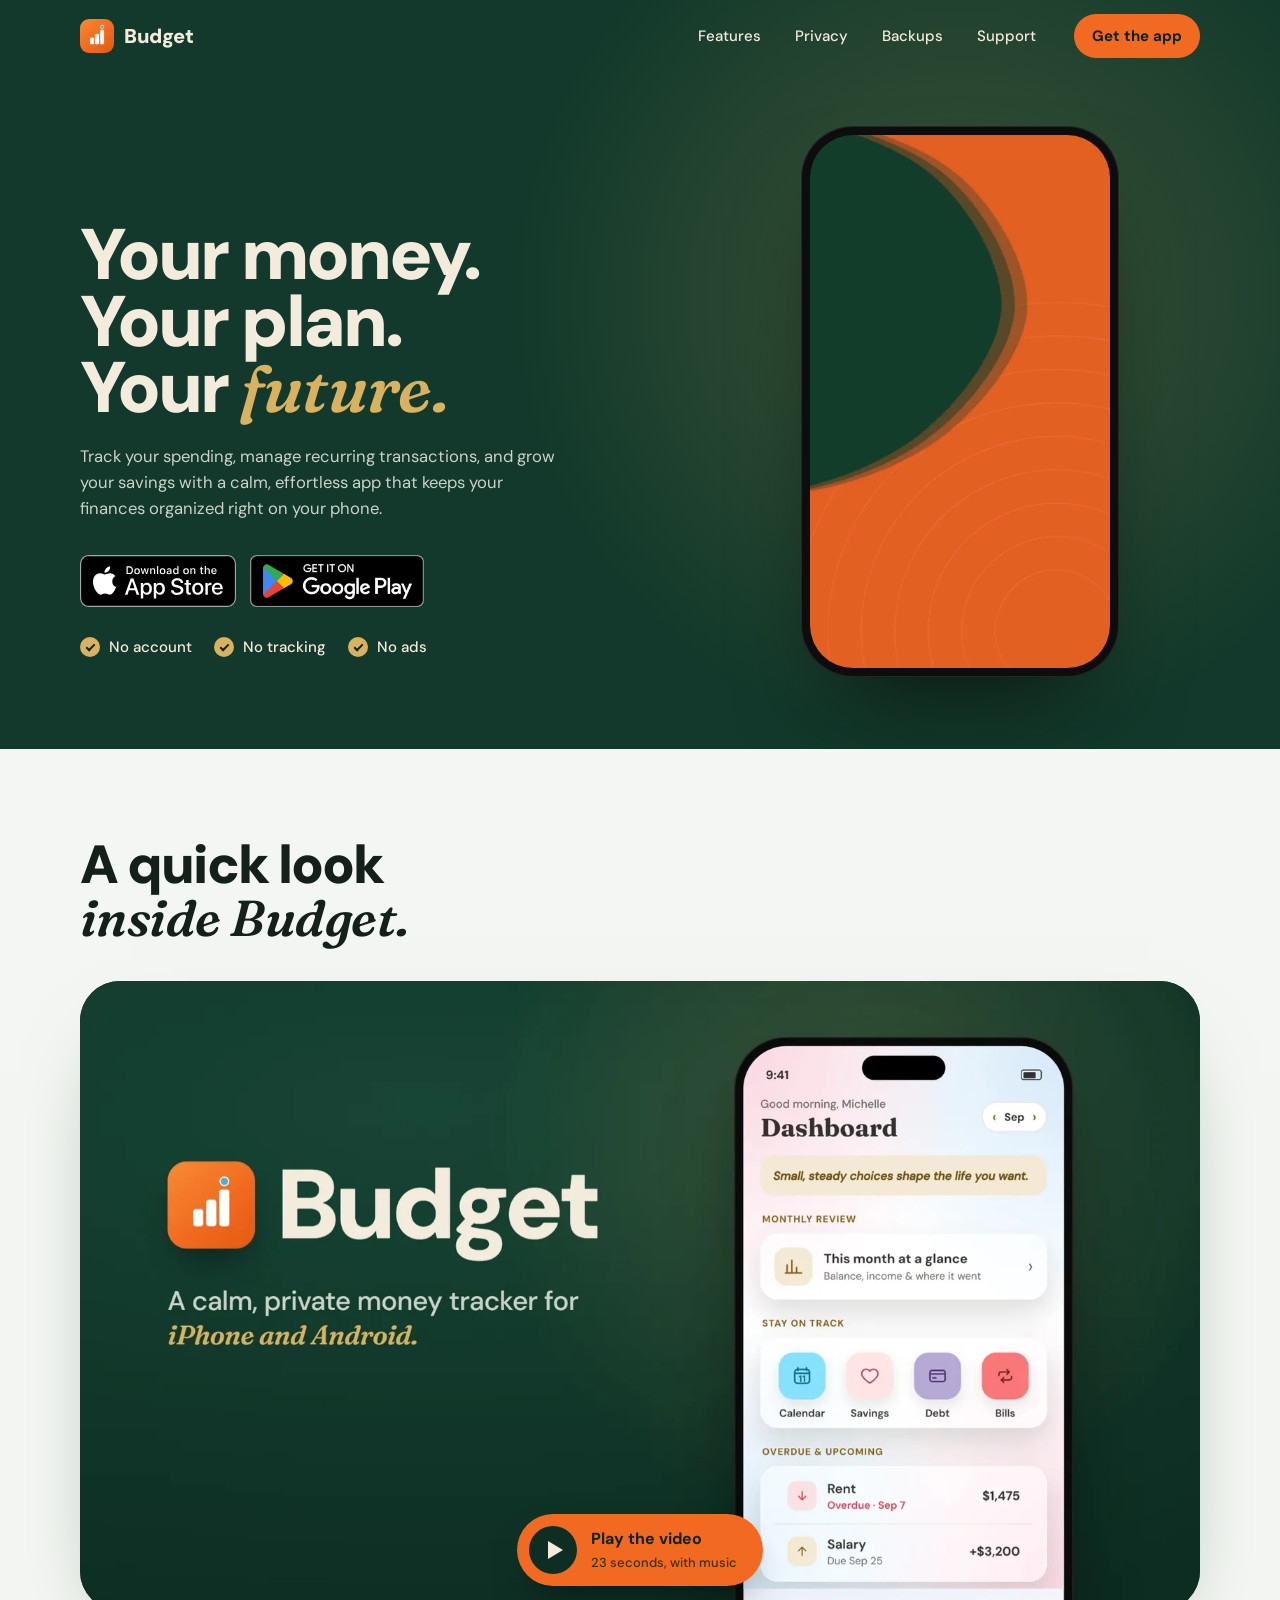
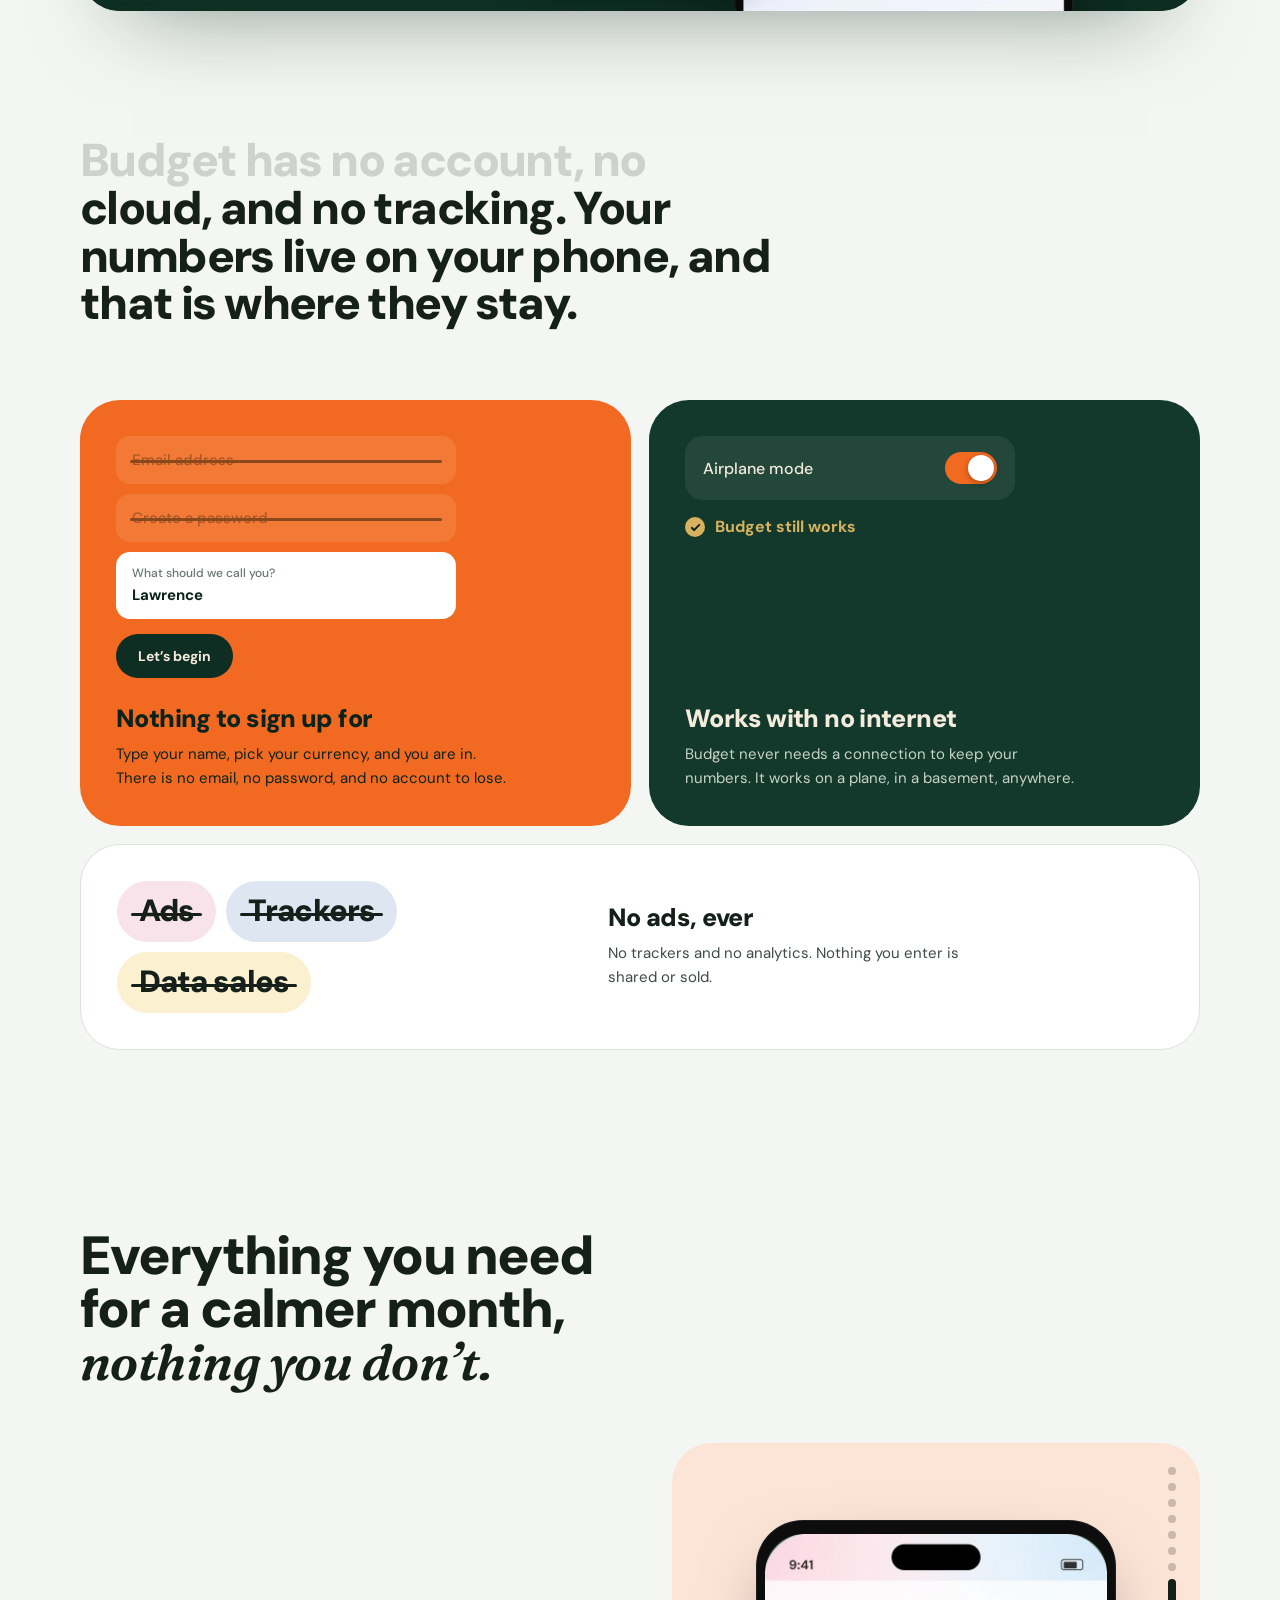
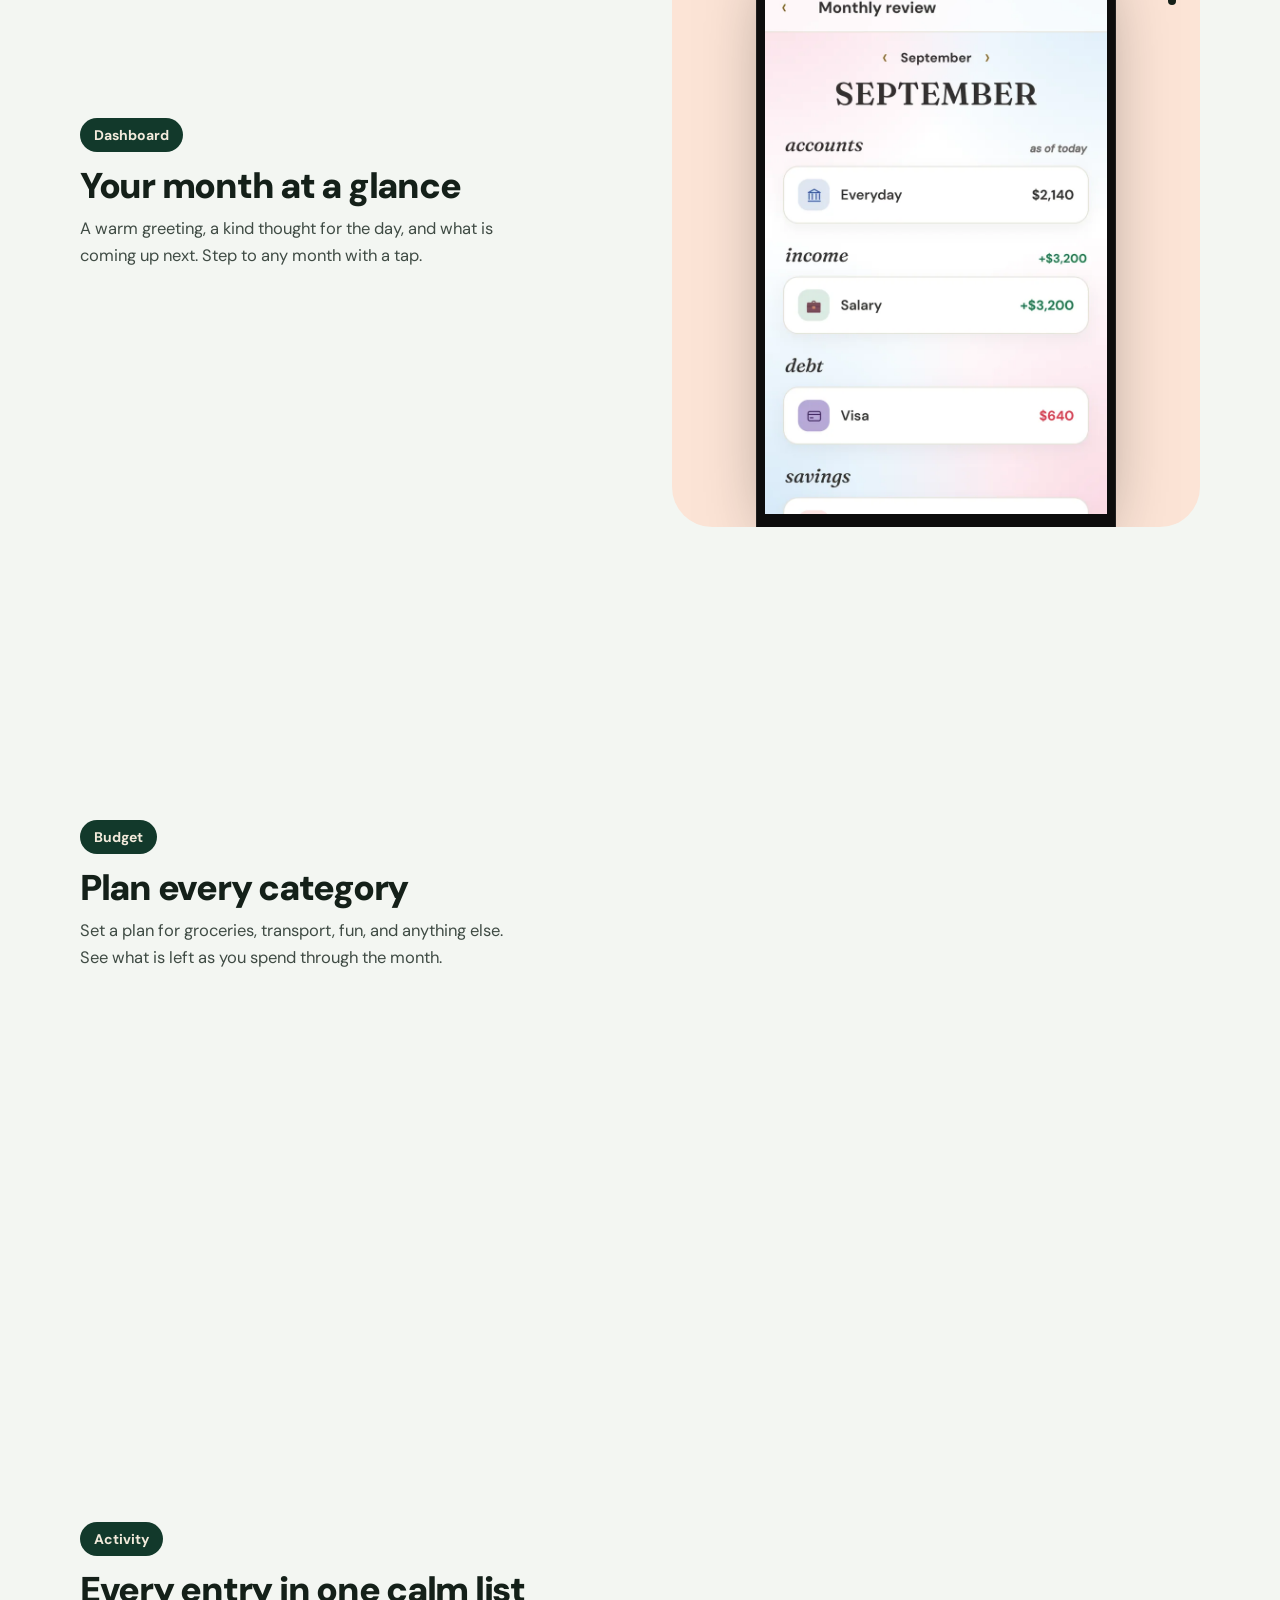
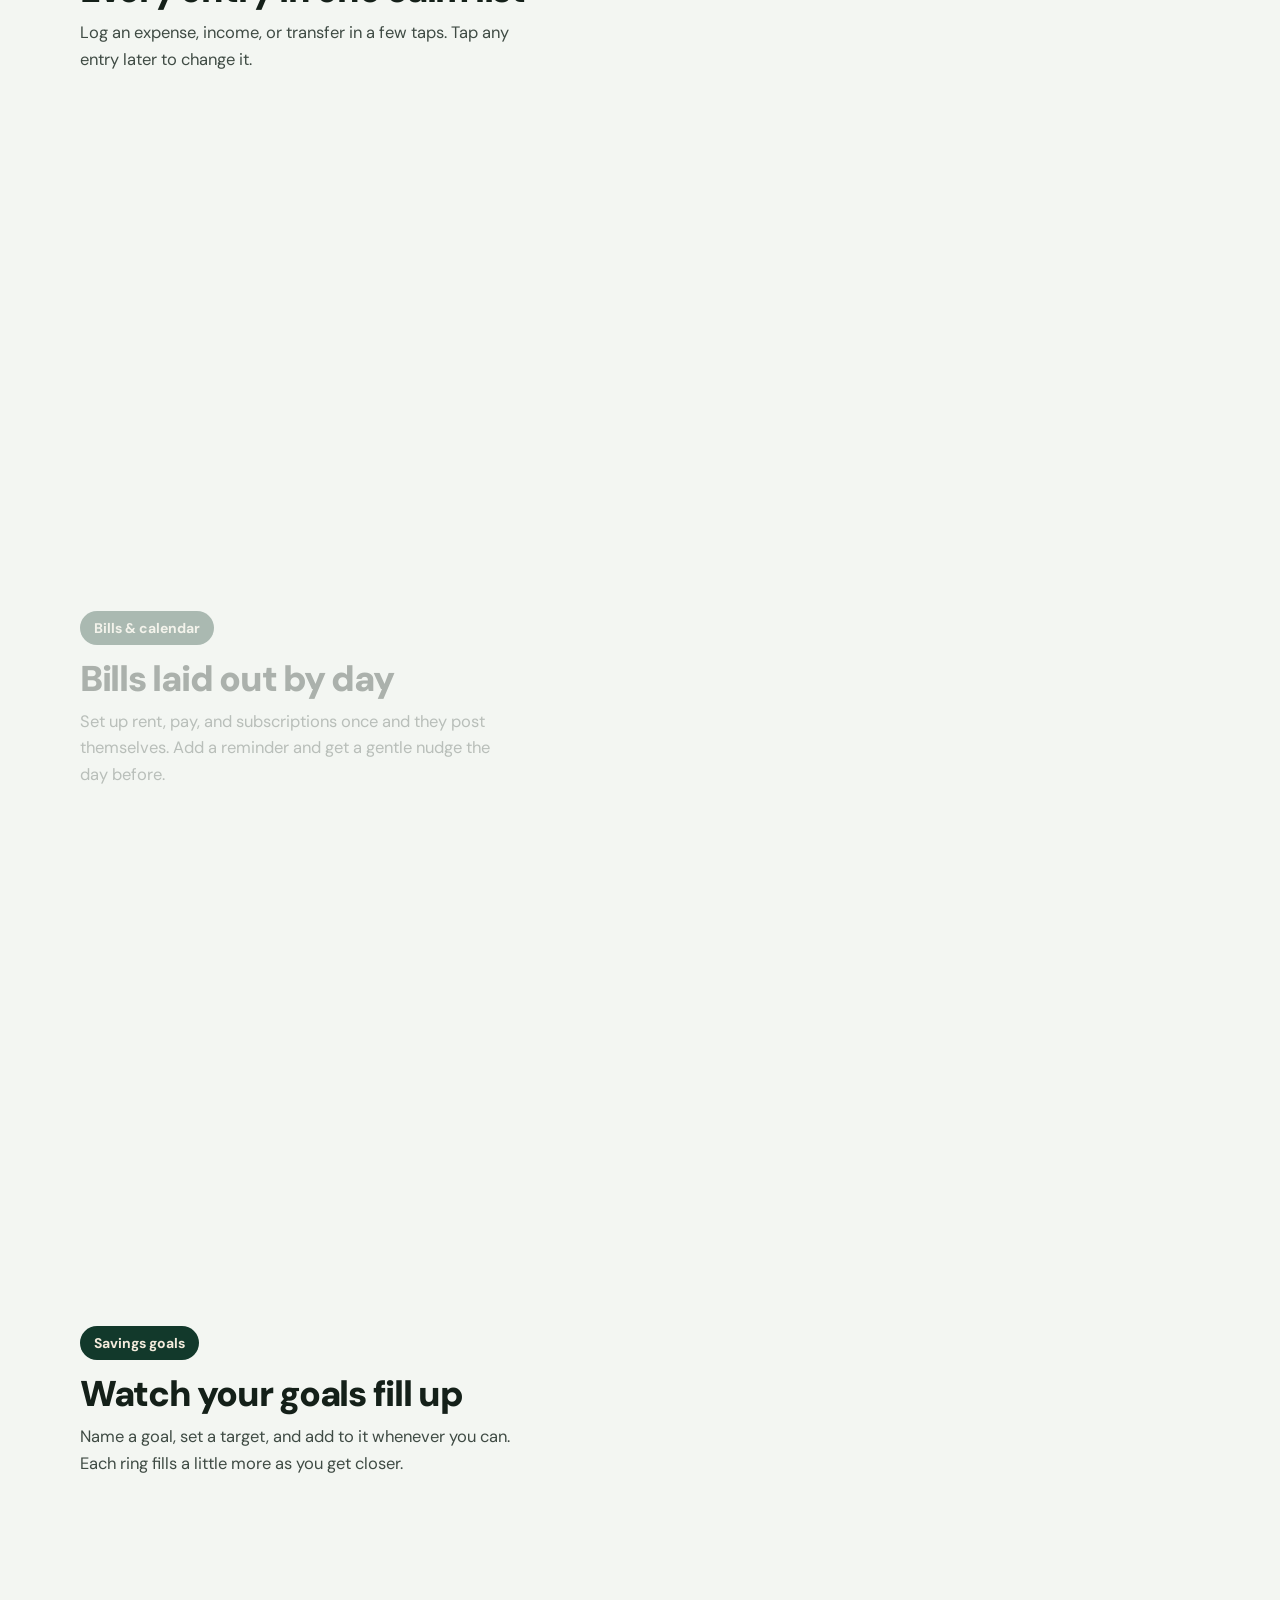
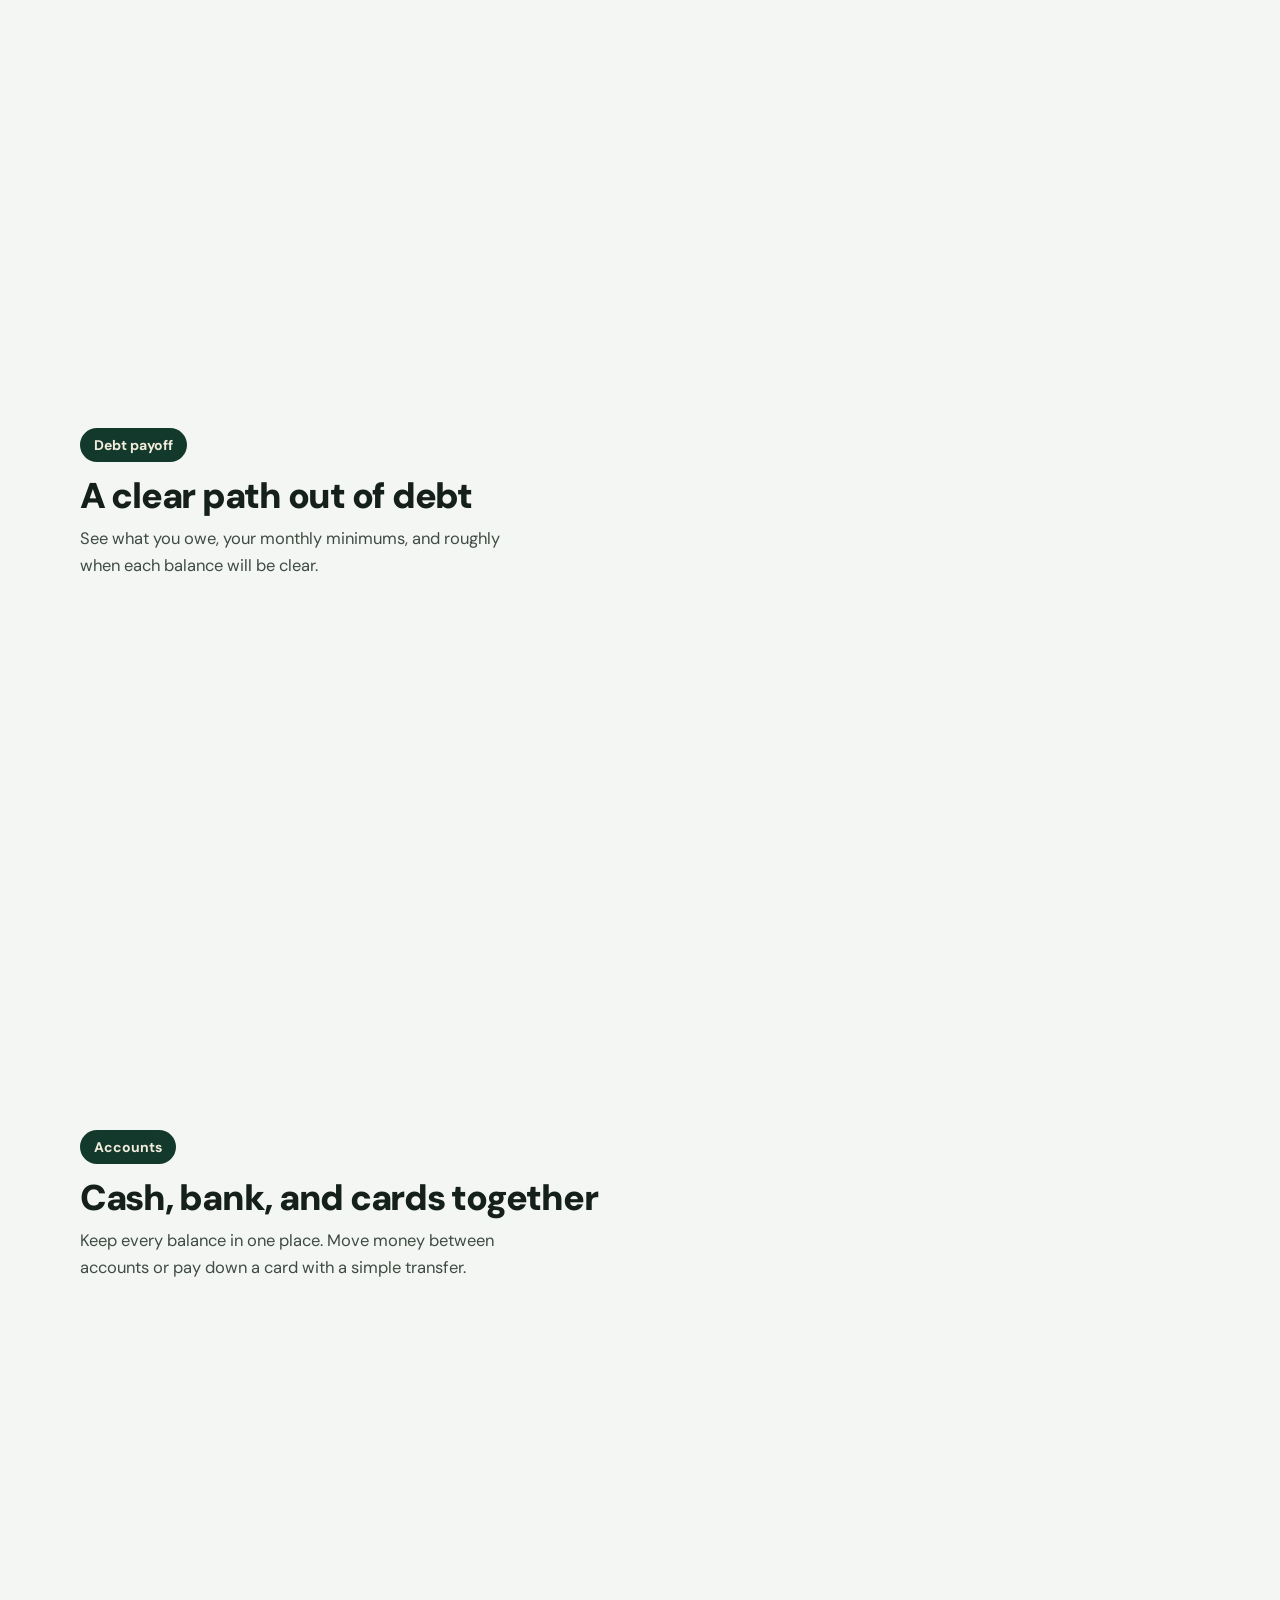
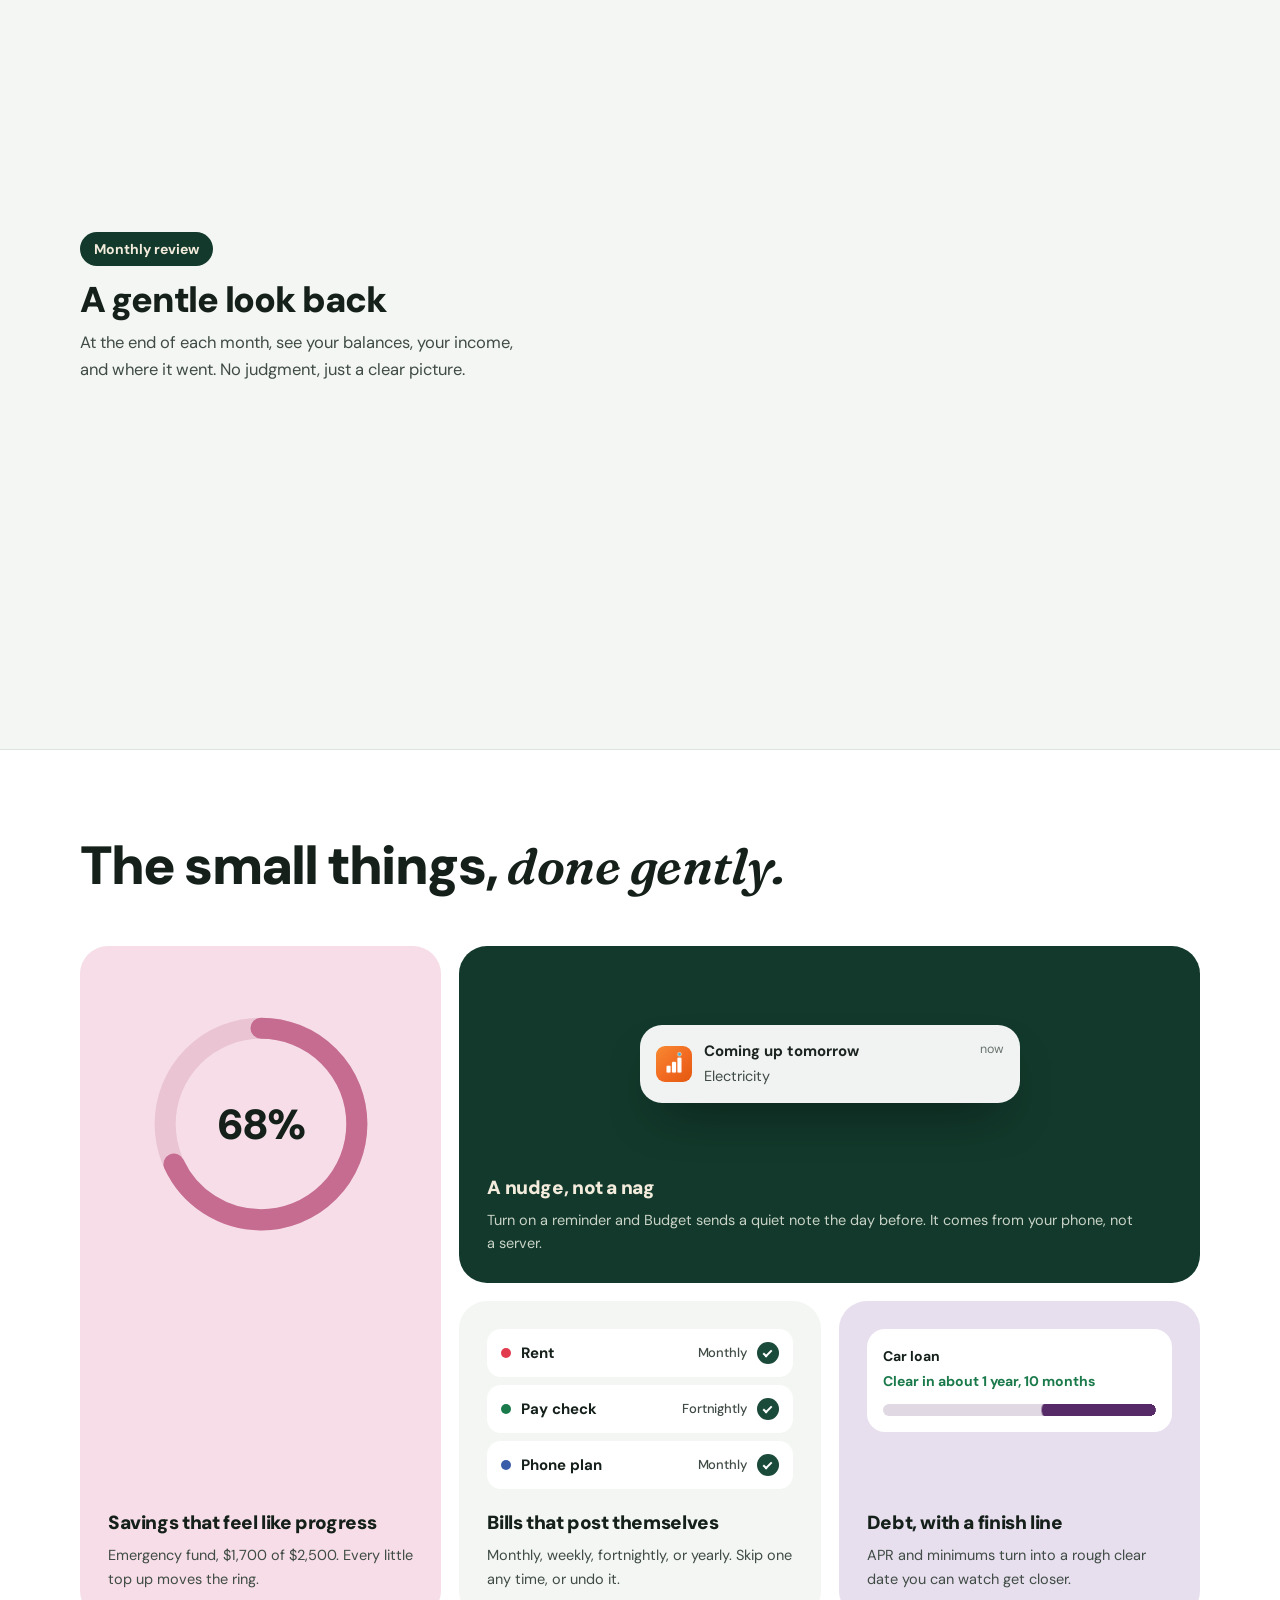
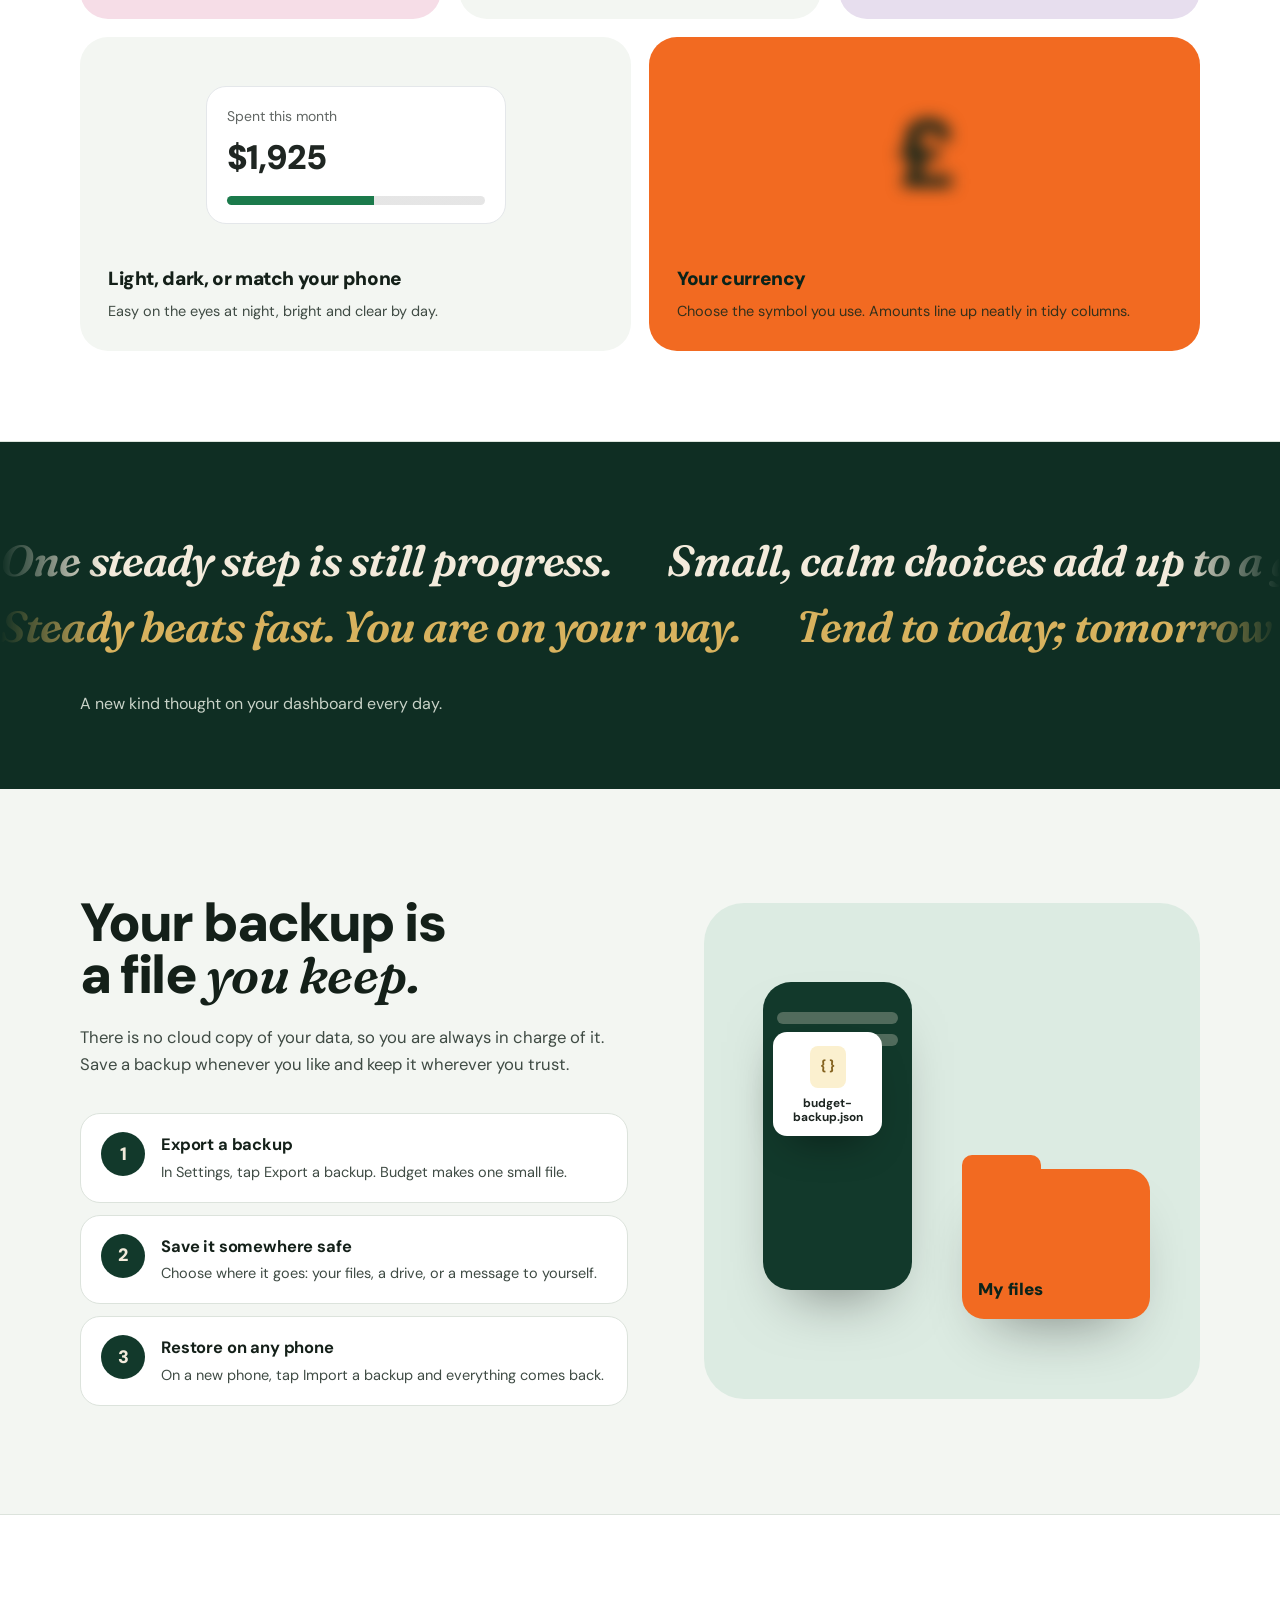
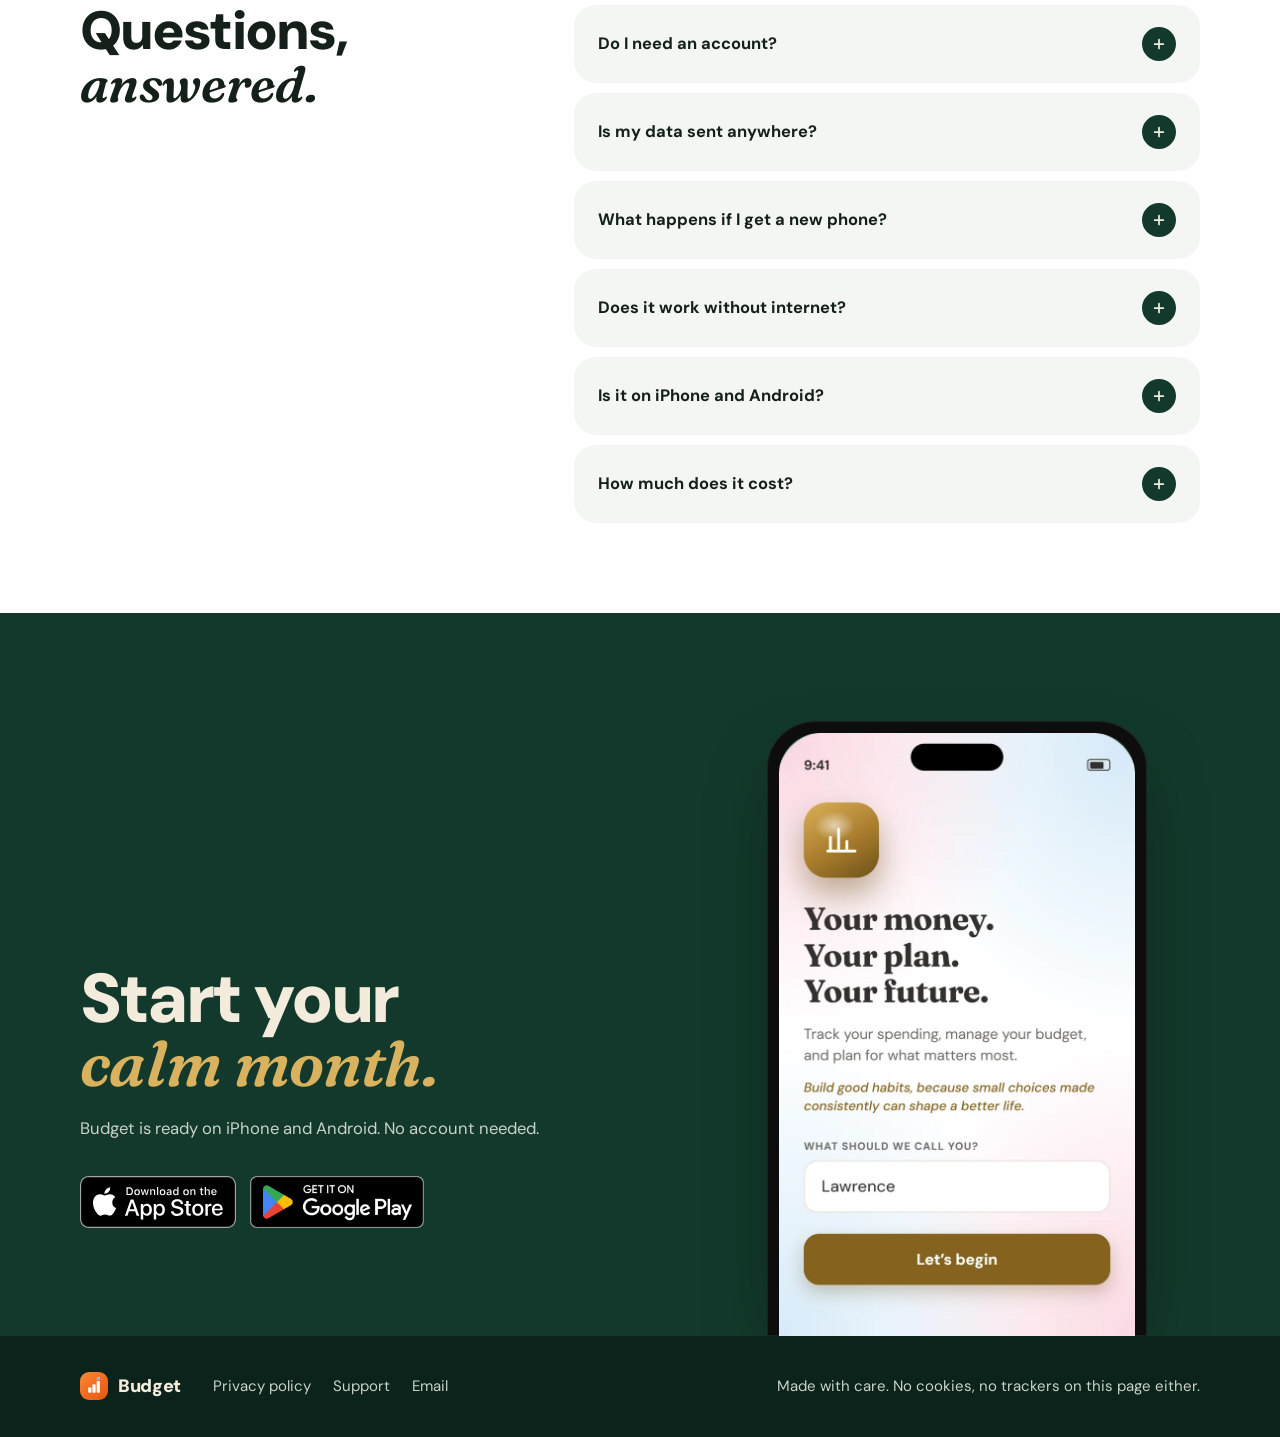
==== commit 72c09397: "Landing page: video-only hero phone, new copy, sample name Lawrence Remove the floating Salary, Groc" ====
--- a/index.html
+++ b/index.html
@@ -42,7 +42,7 @@
     <div class="hero__inner">
       <div class="hero__copy">
         <h1 class="hero__title" data-split>Your money.<br> Your plan.<br> Your <em>future.</em></h1>
-        <p class="hero__lead">Track your spending, plan every category, and grow your savings in a calm app that keeps everything on your phone.</p>
+        <p class="hero__lead">Track your spending, manage recurring transactions, and grow your savings with a calm, effortless app that keeps your finances organized right on your phone.</p>
         <div class="badges hero__badges">
           <a class="badge" href="https://apps.apple.com/us/app/budget-calm-money-tracker/id6802582241" aria-label="Download Budget on the App Store">
             <img src="assets/badges/app-store.svg" alt="Download on the App Store" width="150" height="50">
@@ -66,23 +66,6 @@
             <source src="assets/video/budget-launch-vertical.mp4" type="video/mp4">
           </video>
           <button class="hero__pause" type="button" aria-label="Pause the video" data-hero-toggle></button>
-        </div>
-
-        <div class="chip chip--salary" data-depth="2.2" aria-hidden="true">
-          <span class="chip__icon chip__icon--up">&uarr;</span>
-          <span class="chip__text"><b>Salary</b><small>Arrives Sep 25</small></span>
-          <span class="chip__amt chip__amt--pos">+$3,200</span>
-        </div>
-
-        <div class="chip chip--groceries" data-depth="1.6" aria-hidden="true">
-          <span class="chip__text"><b>Groceries</b><small>$180 left</small></span>
-          <span class="chip__amt">$420 / $600</span>
-          <span class="chip__bar"><i style="--to:70%"></i></span>
-        </div>
-
-        <div class="chip chip--goal" data-depth="2.6" aria-hidden="true">
-          <svg class="ring" viewBox="0 0 44 44"><circle cx="22" cy="22" r="18"/><circle class="ring__fill" cx="22" cy="22" r="18" style="--p:.68"/></svg>
-          <span class="chip__text"><b>Emergency fund</b><small>$1,700 of $2,500</small></span>
         </div>
       </div>
     </div>
@@ -119,7 +102,7 @@
           <div class="form">
             <span class="form__field form__field--no">Email address</span>
             <span class="form__field form__field--no">Create a password</span>
-            <span class="form__field form__field--yes"><small>What should we call you?</small>Michelle</span>
+            <span class="form__field form__field--yes"><small>What should we call you?</small>Lawrence</span>
             <span class="form__btn">Let&rsquo;s begin</span>
           </div>
         </div>
@@ -160,7 +143,7 @@
   <!-- FEATURE STORY -->
   <section class="story" id="features" data-story>
     <div class="wrap story__head">
-      <h2 class="h2">Everything a calm month needs, <em>nothing it doesn&rsquo;t.</em></h2>
+      <h2 class="h2">Everything you need for a calmer month, <em>nothing you don&rsquo;t.</em></h2>
     </div>
 
     <div class="wrap story__grid">
--- a/styles.css
+++ b/styles.css
@@ -234,29 +234,6 @@
 .hero__pause.is-paused::before { width: 0; height: 0; border-style: solid; border-width: 6px 0 6px 10px; border-color: transparent transparent transparent #fff; margin-left: 2px; }
 @media (hover: none) { .hero__pause { opacity: .85; } }
 
-.chip {
-  position: absolute; display: grid; align-items: center; gap: 2px 10px;
-  background: #fff; color: #1F2622; border-radius: 16px; padding: 9px 13px;
-  box-shadow: 0 18px 40px -16px rgba(0, 0, 0, .5);
-  font-size: 12.5px; line-height: 1.25; will-change: transform; z-index: 1;
-}
-.chip b { font-weight: 700; display: block; }
-.chip small { color: #5C6660; font-size: 11.5px; }
-.chip__amt { font-weight: 700; font-variant-numeric: tabular-nums; }
-.chip__amt--pos { color: #1B7A4B; }
-.chip__icon { width: 28px; height: 28px; border-radius: 9px; display: grid; place-items: center; font-weight: 700; font-size: 13px; }
-.chip__icon--up { background: #F4EAD3; color: #856320; }
-
-.chip--salary { grid-template-columns: auto 1fr auto; top: 13%; left: -9%; min-width: 200px; }
-.chip--groceries { grid-template-columns: 1fr auto; right: -11%; top: 62%; min-width: 186px; }
-.chip__bar { grid-column: 1 / -1; height: 6px; border-radius: 9px; background: #E7E2D8; overflow: hidden; margin-top: 5px; }
-.chip__bar i { display: block; height: 100%; width: var(--to); background: #1B7A4B; border-radius: inherit; transform-origin: left; }
-.chip--goal { grid-template-columns: auto 1fr; left: -8%; bottom: 14%; }
-
-.ring { width: 36px; height: 36px; transform: rotate(-90deg); }
-.ring circle { fill: none; stroke-width: 5; stroke: #F2E6EA; }
-.ring .ring__fill { stroke: #C56C90; stroke-linecap: round; stroke-dasharray: 113.1; stroke-dashoffset: calc(113.1 * (1 - var(--p))); }
-
 /* Load choreography (keyframes always run, so nothing is left hidden) */
 .js .hero__title .w { animation: rise 1.1s var(--ease-out) both; animation-delay: calc(var(--i) * 70ms + 100ms); }
 .js .hero__lead, .js .hero__badges, .js .hero__promises { animation: fadeUp 1s var(--ease-out) both; }
@@ -264,18 +241,10 @@
 .js .hero__badges { animation-delay: .7s; }
 .js .hero__promises { animation-delay: .85s; }
 .js .hero__stage { animation: phoneIn 1.4s var(--ease-out) .35s both; }
-.js .chip--salary { animation: chipIn .9s var(--ease-out) 1.05s both; }
-.js .chip--groceries { animation: chipIn .9s var(--ease-out) 1.25s both; }
-.js .chip--goal { animation: chipIn .9s var(--ease-out) 1.45s both; }
-.js .chip__bar i { animation: grow 1.4s var(--ease-out) 1.6s both; }
-.js .ring__fill { animation: ringIn 1.6s var(--ease-out) 1.7s both; }
 
 @keyframes rise { from { opacity: 0; transform: translateY(.45em); filter: blur(10px); } to { opacity: 1; transform: none; filter: blur(0); } }
 @keyframes fadeUp { from { opacity: 0; transform: translateY(18px); } to { opacity: 1; transform: none; } }
 @keyframes phoneIn { from { opacity: 0; transform: translateY(120px); } to { opacity: 1; transform: none; } }
-@keyframes chipIn { from { opacity: 0; transform: translateY(24px) scale(.92); filter: blur(6px); } to { opacity: 1; transform: none; filter: blur(0); } }
-@keyframes grow { from { transform: scaleX(0); } }
-@keyframes ringIn { from { stroke-dashoffset: 113.1; } }
 
 @media (max-width: 900px) {
   .hero__inner { grid-template-columns: 1fr; }
@@ -283,13 +252,7 @@
   .hero__stage { margin-top: 36px; padding-bottom: 48px; }
   .hero__phone { width: min(270px, 66%); border-radius: 44px; padding: 8px; }
   .hero__video { border-radius: 36px; }
-  /* On small screens the video carries the hero; the floating cards would cover it. */
-  .chip { display: none; }
-}
-@media (max-width: 420px) {
-  .chip--goal { display: none; }
-}
-
+}
 /* ---------- Video ---------- */
 
 .film { padding: clamp(72px, 10vh, 120px) 0 0; }
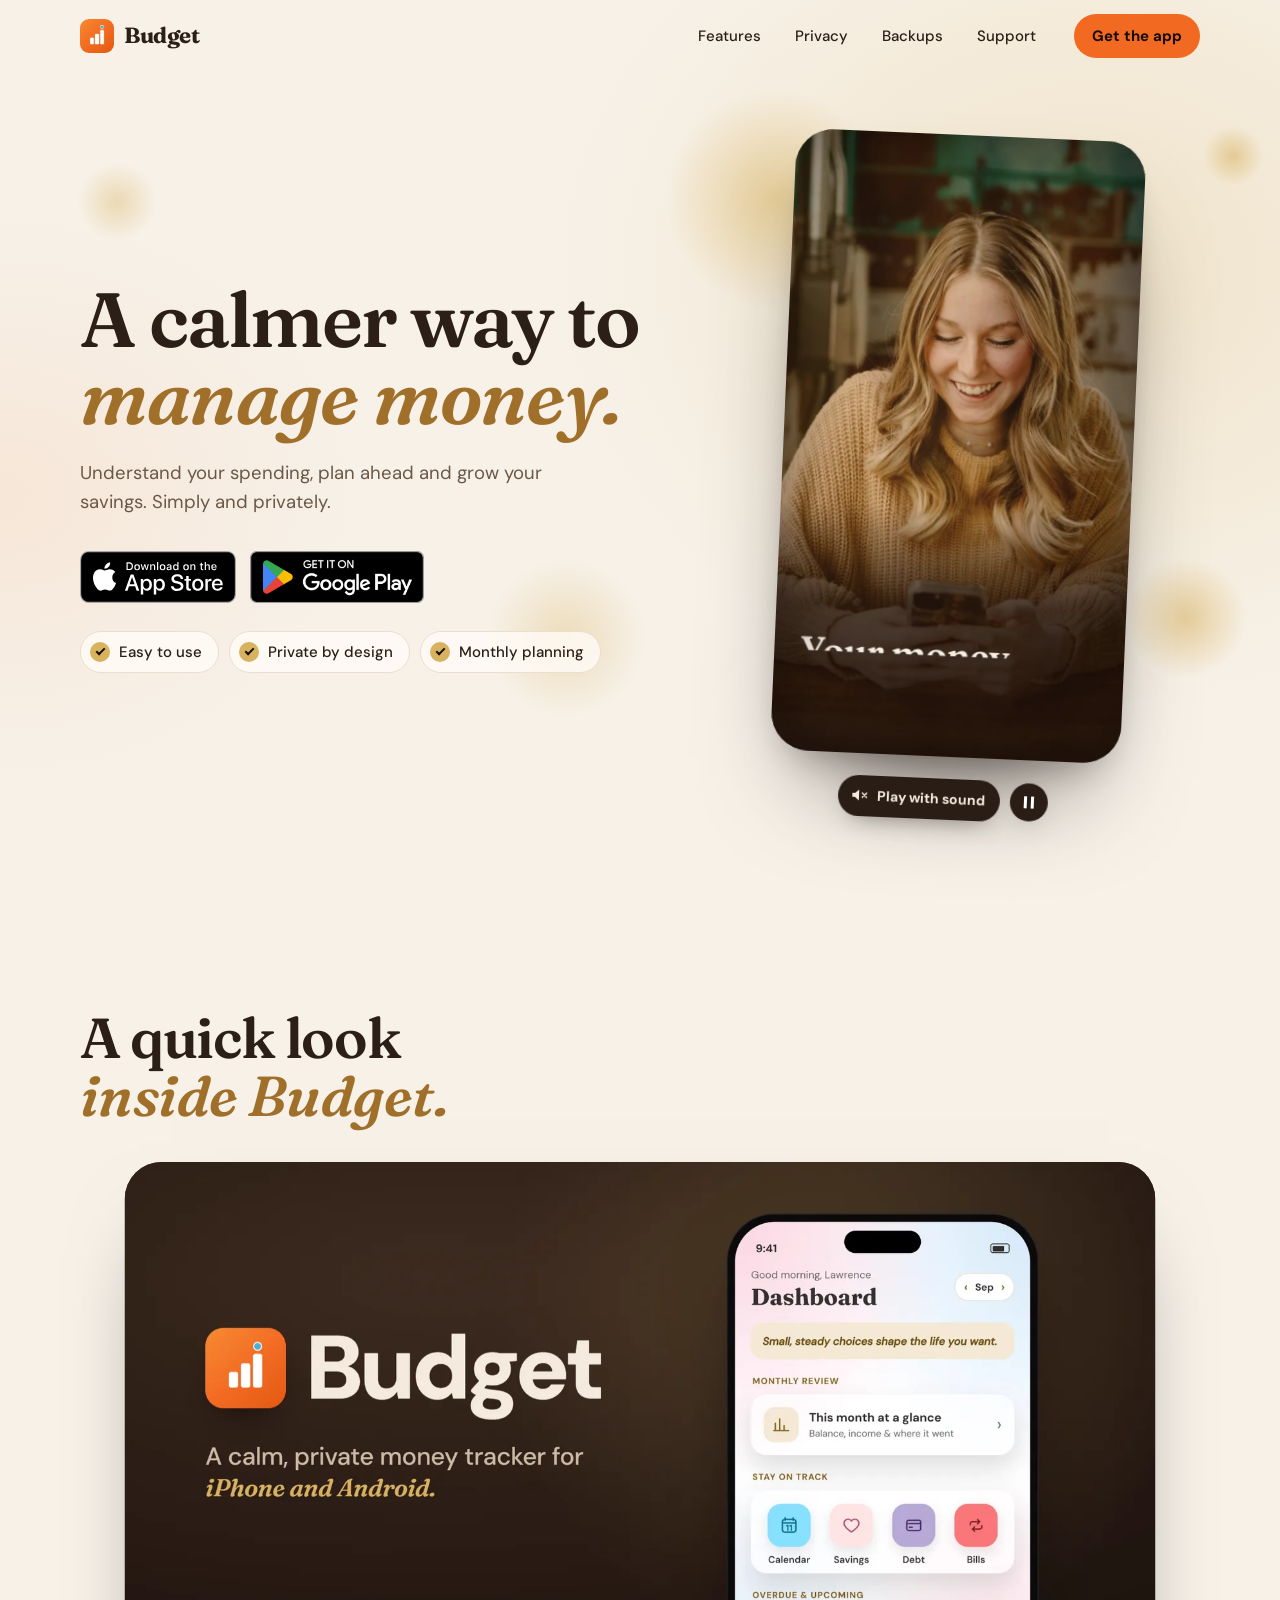
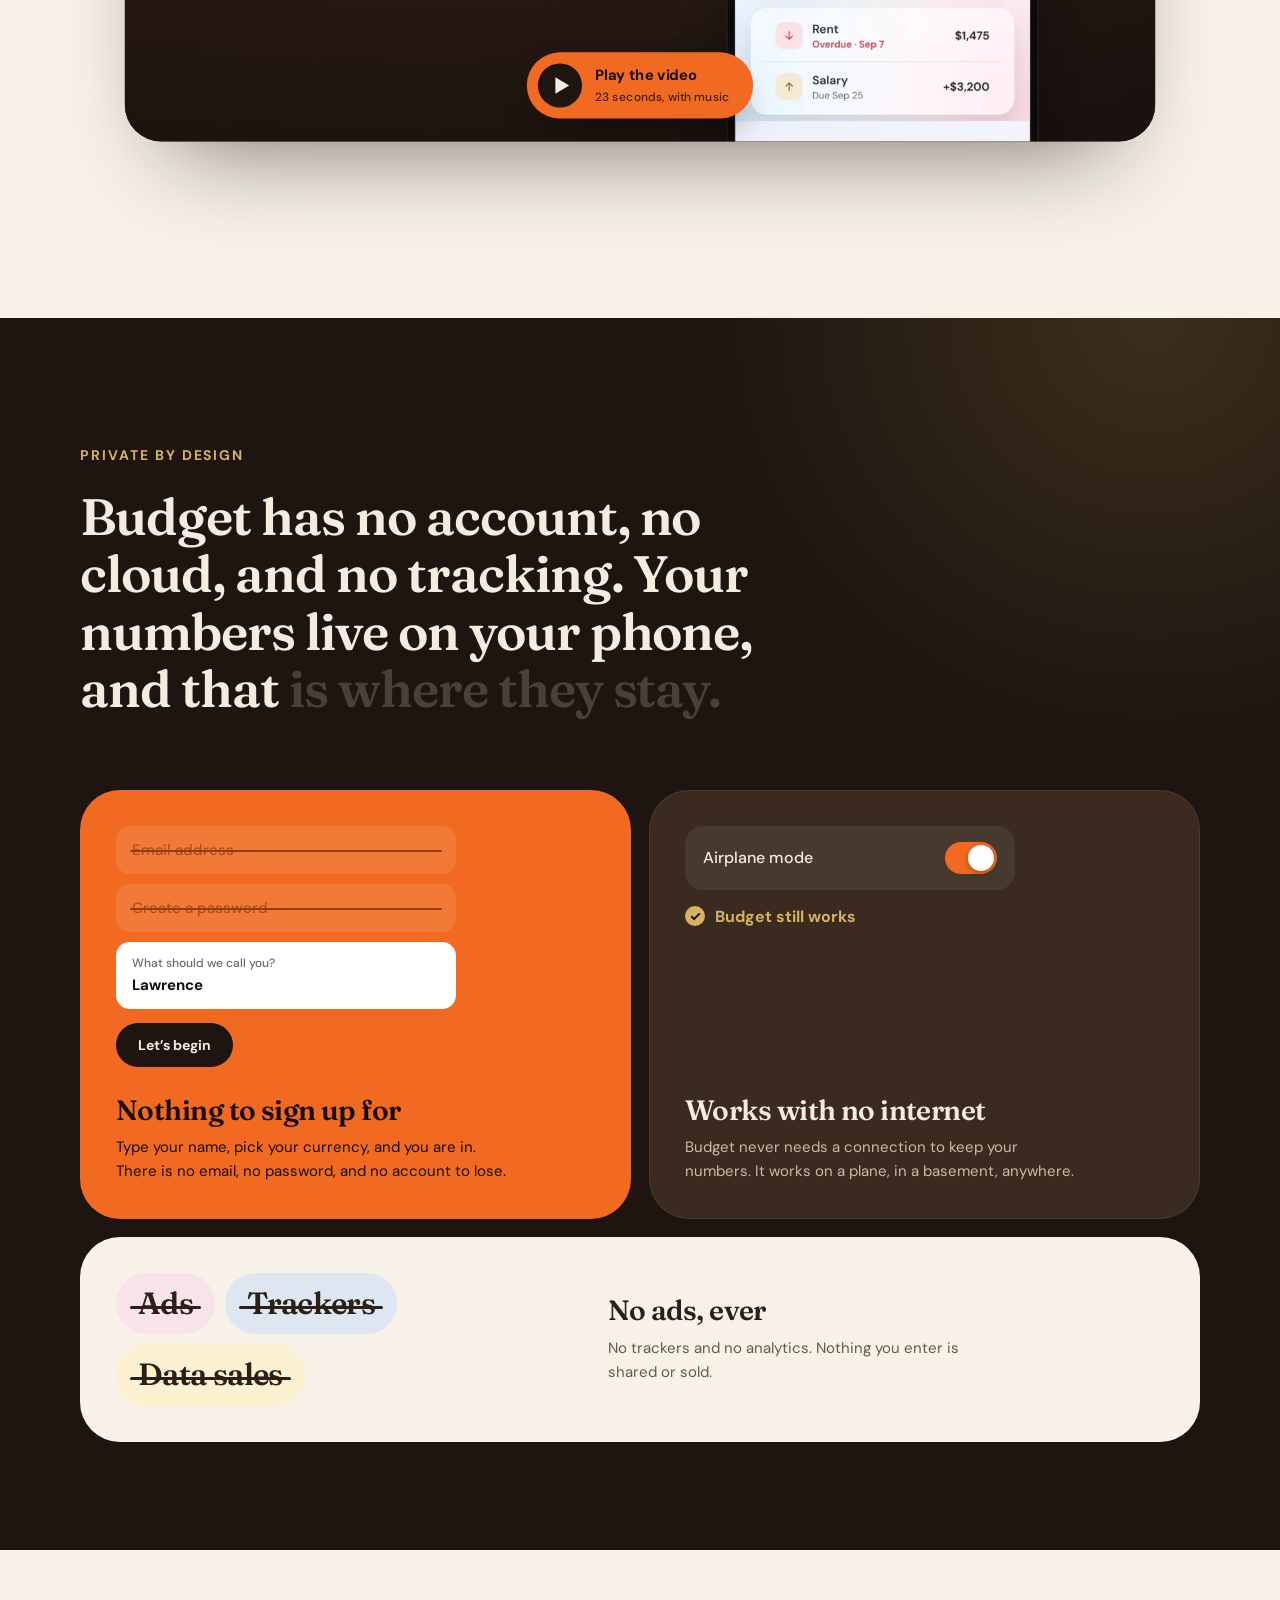
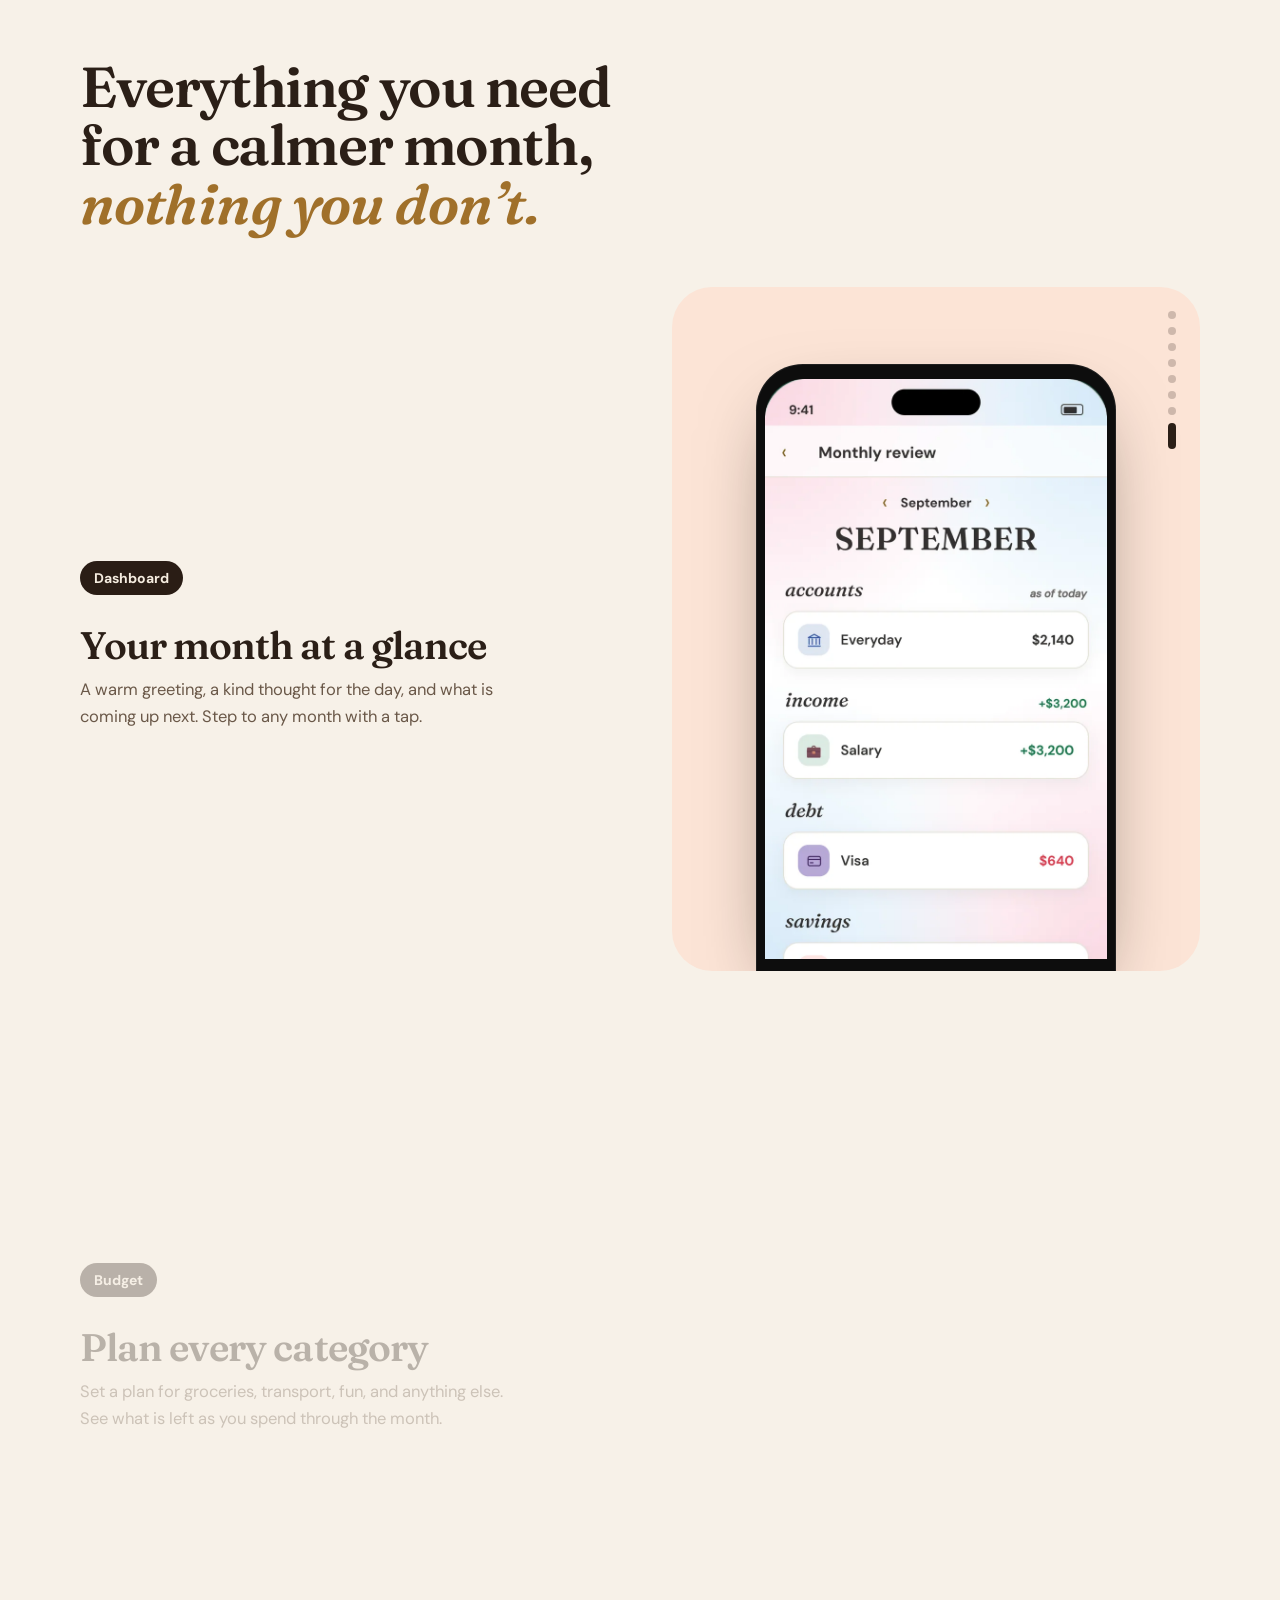
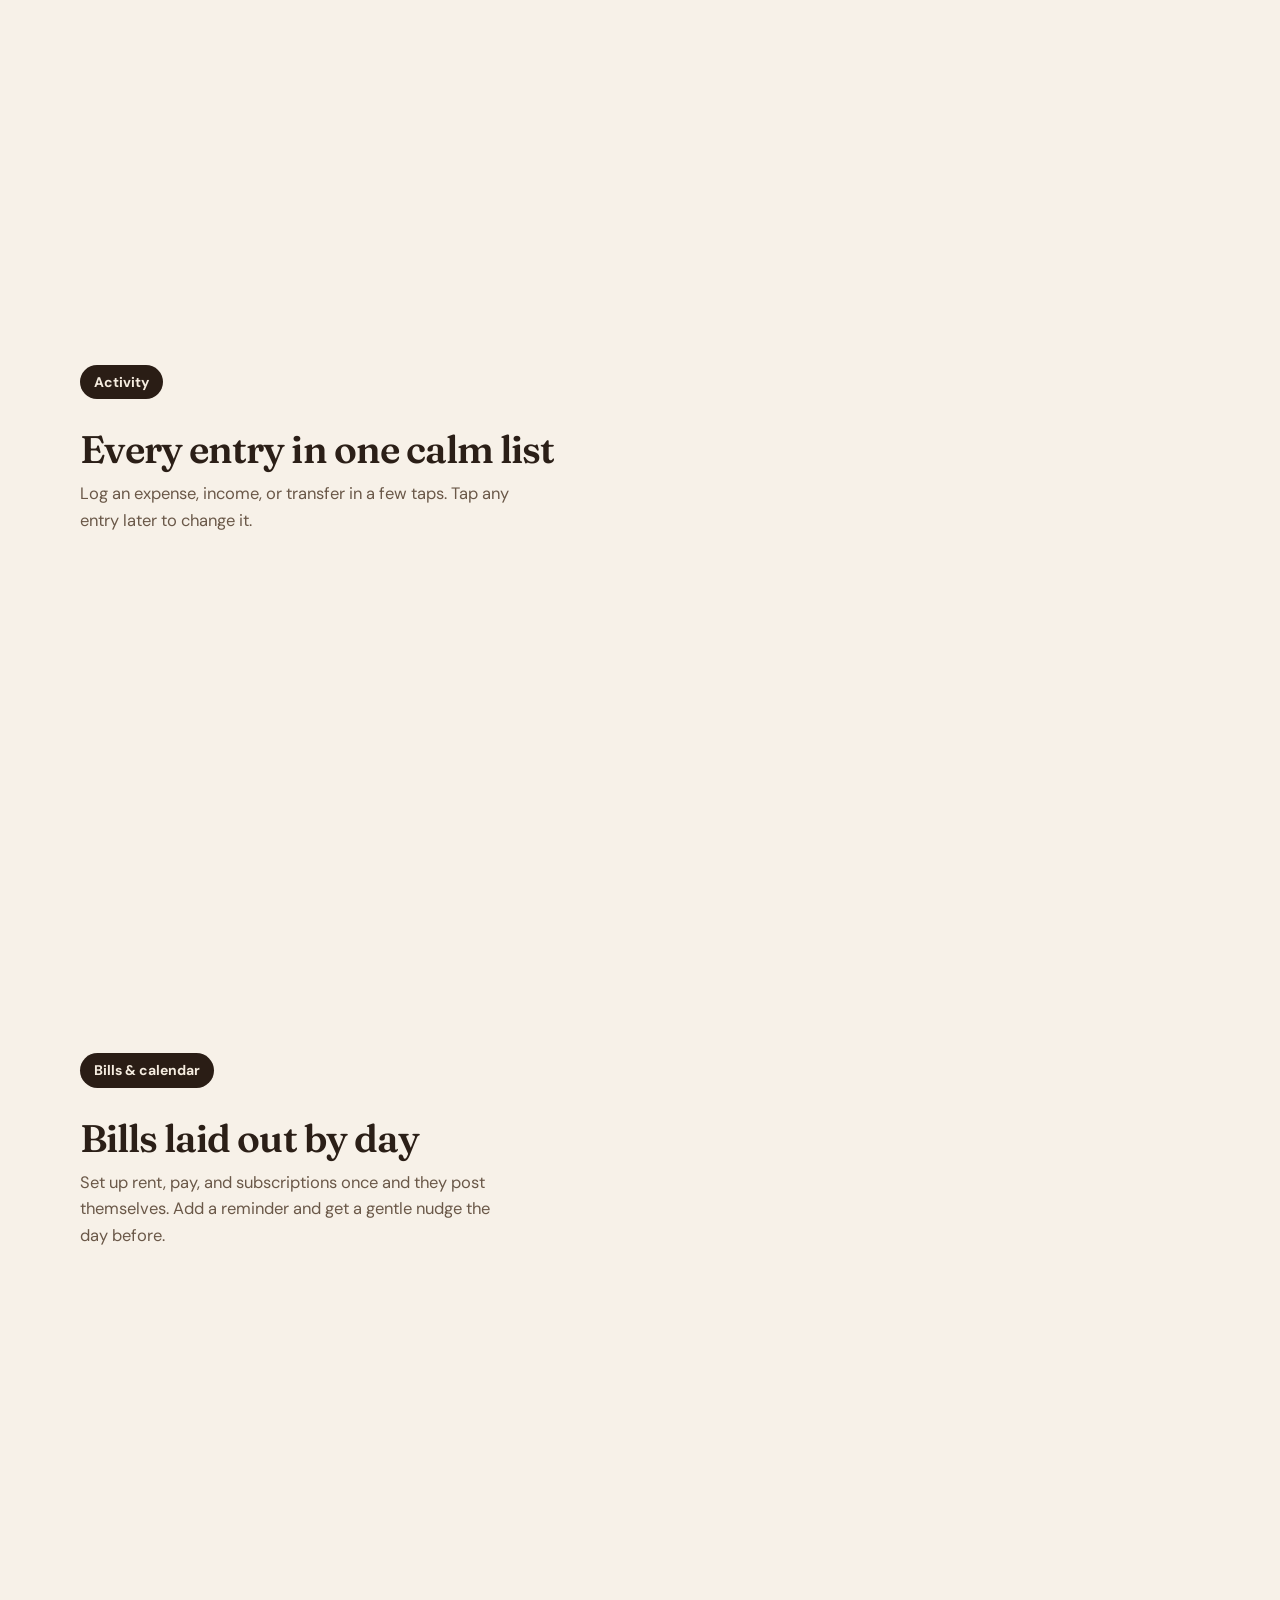
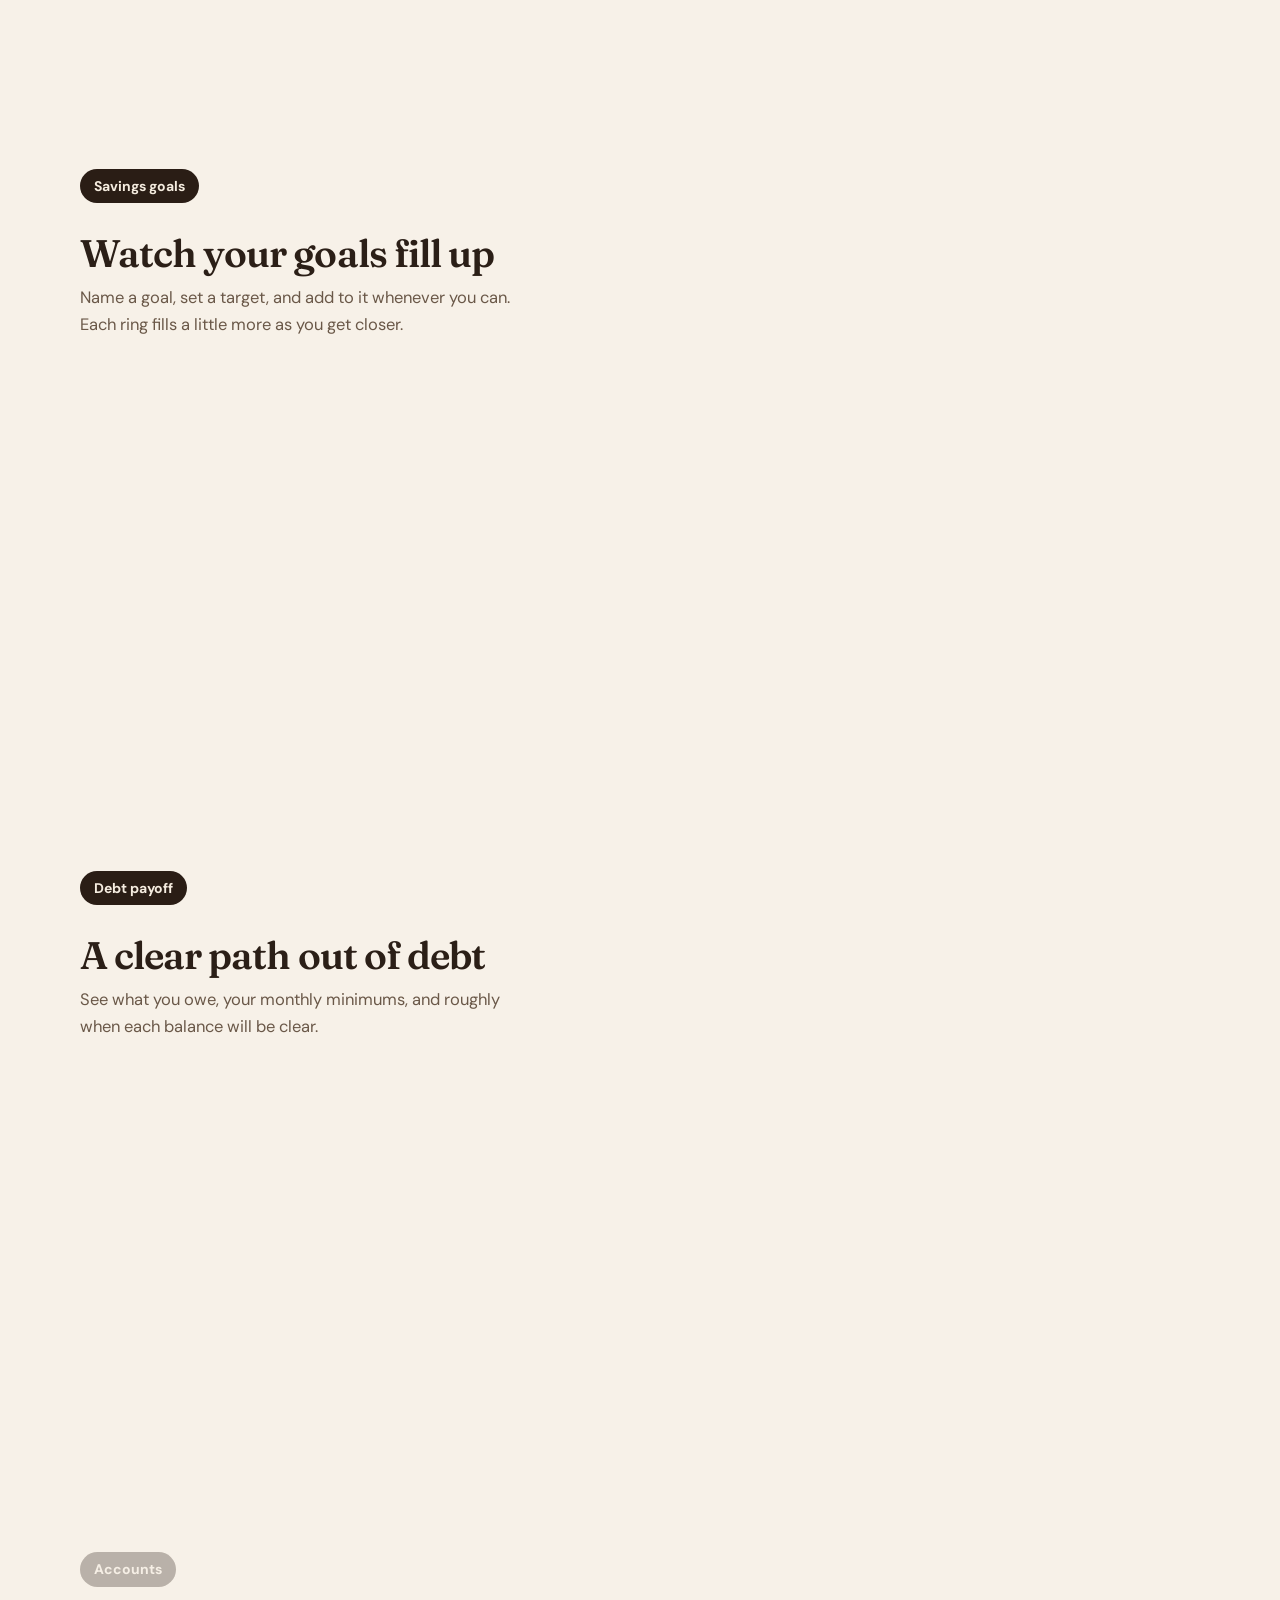
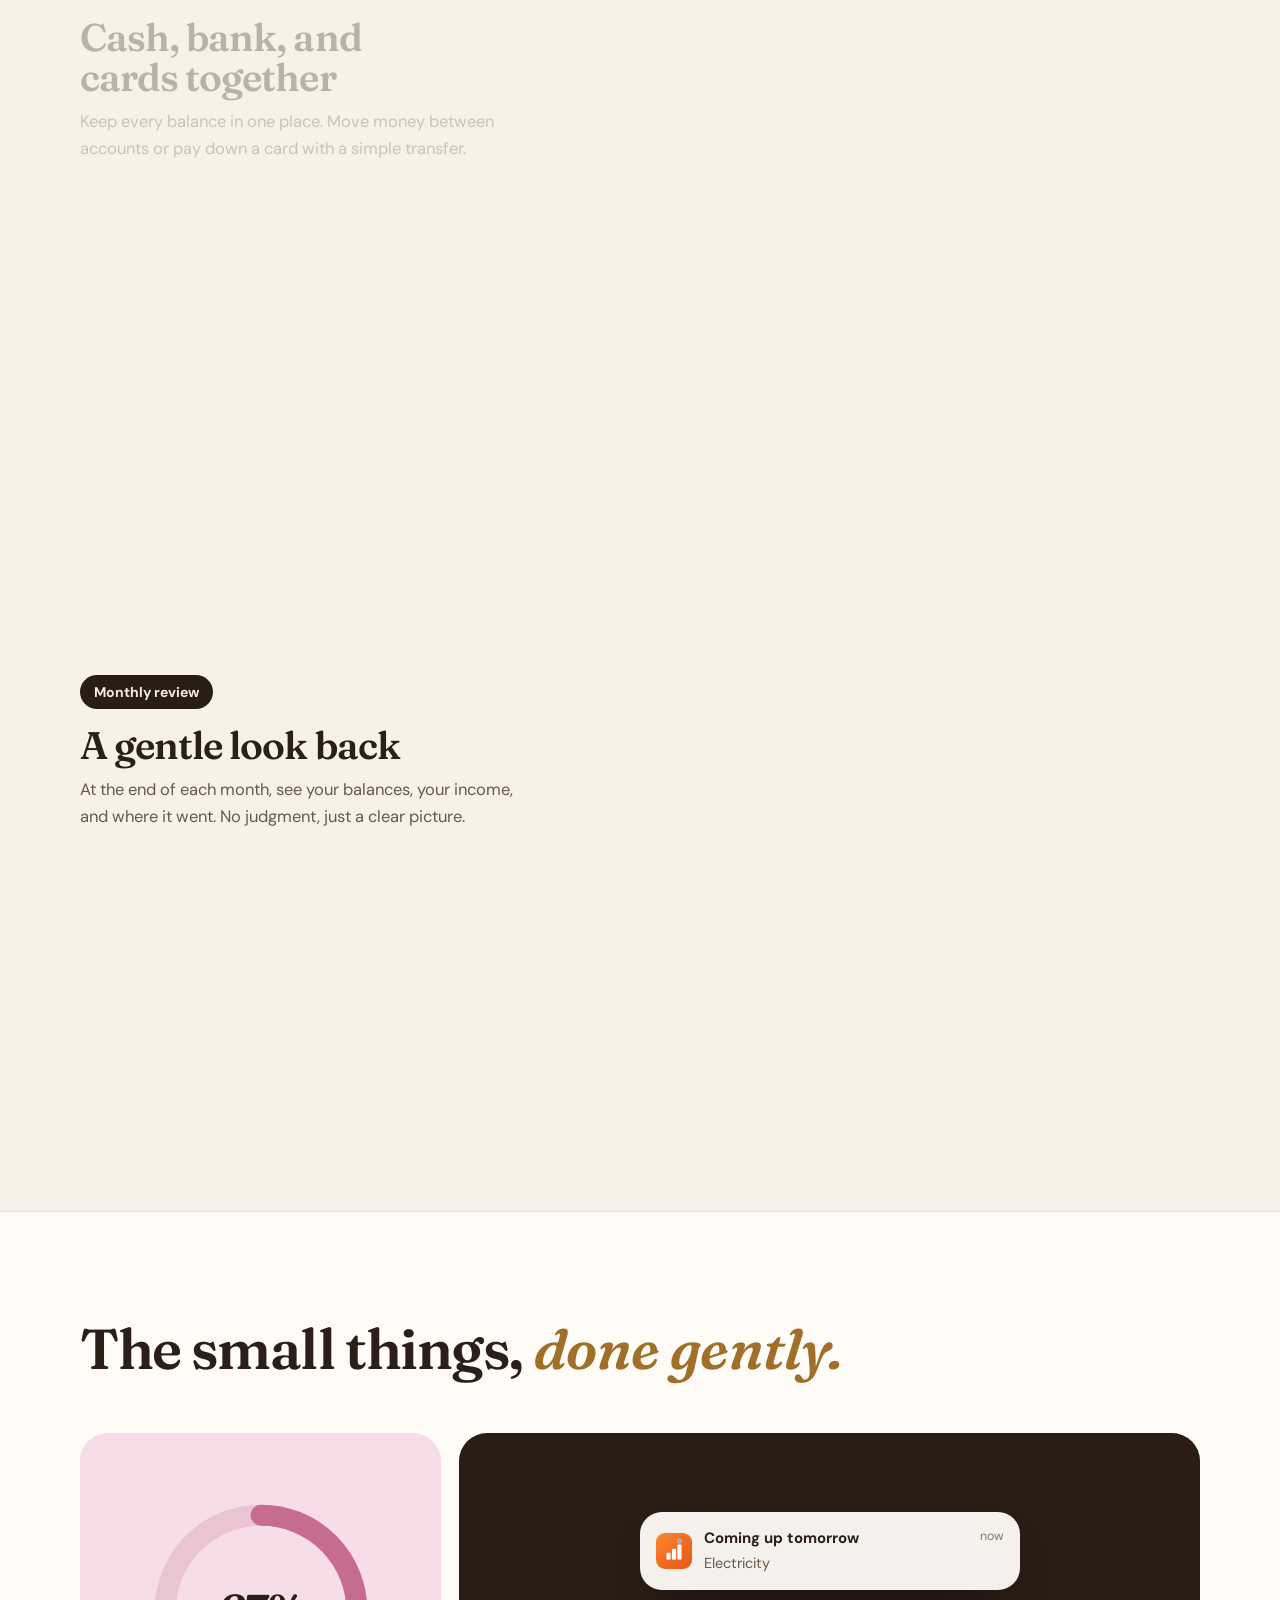
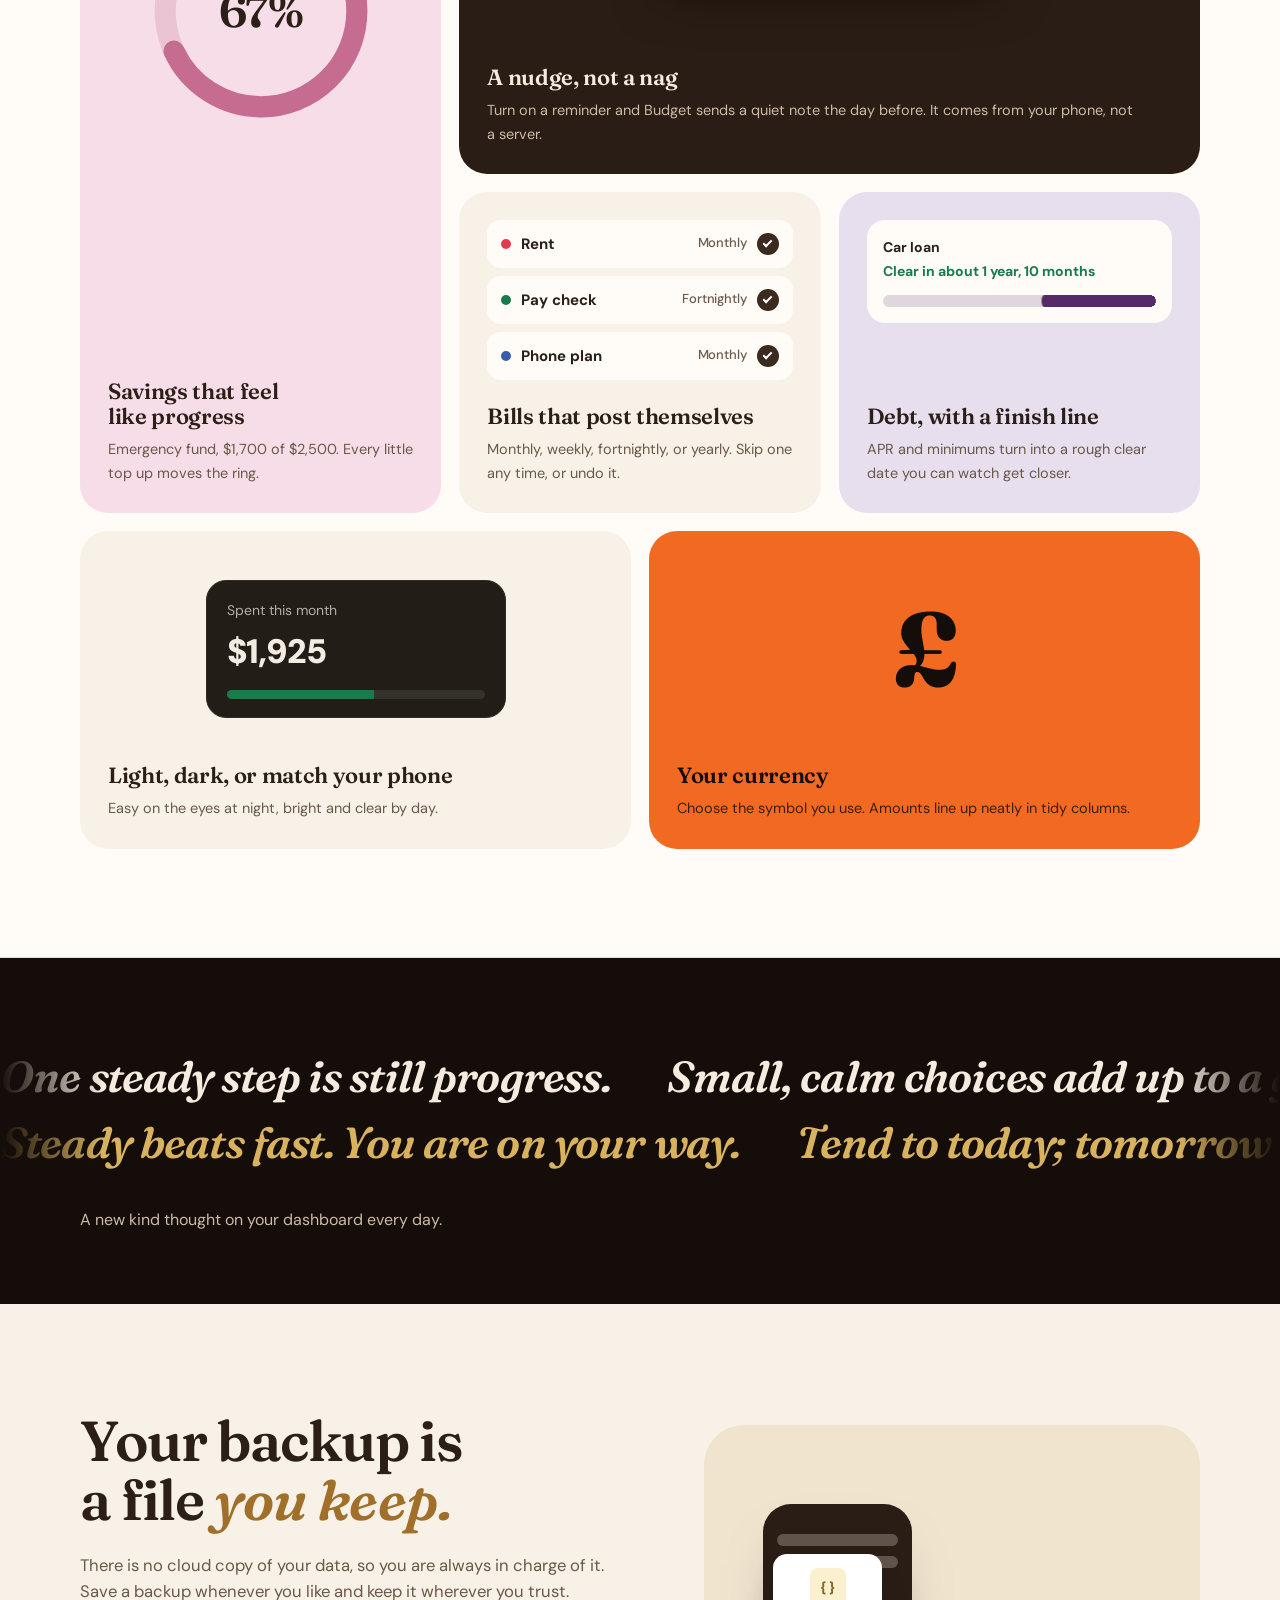
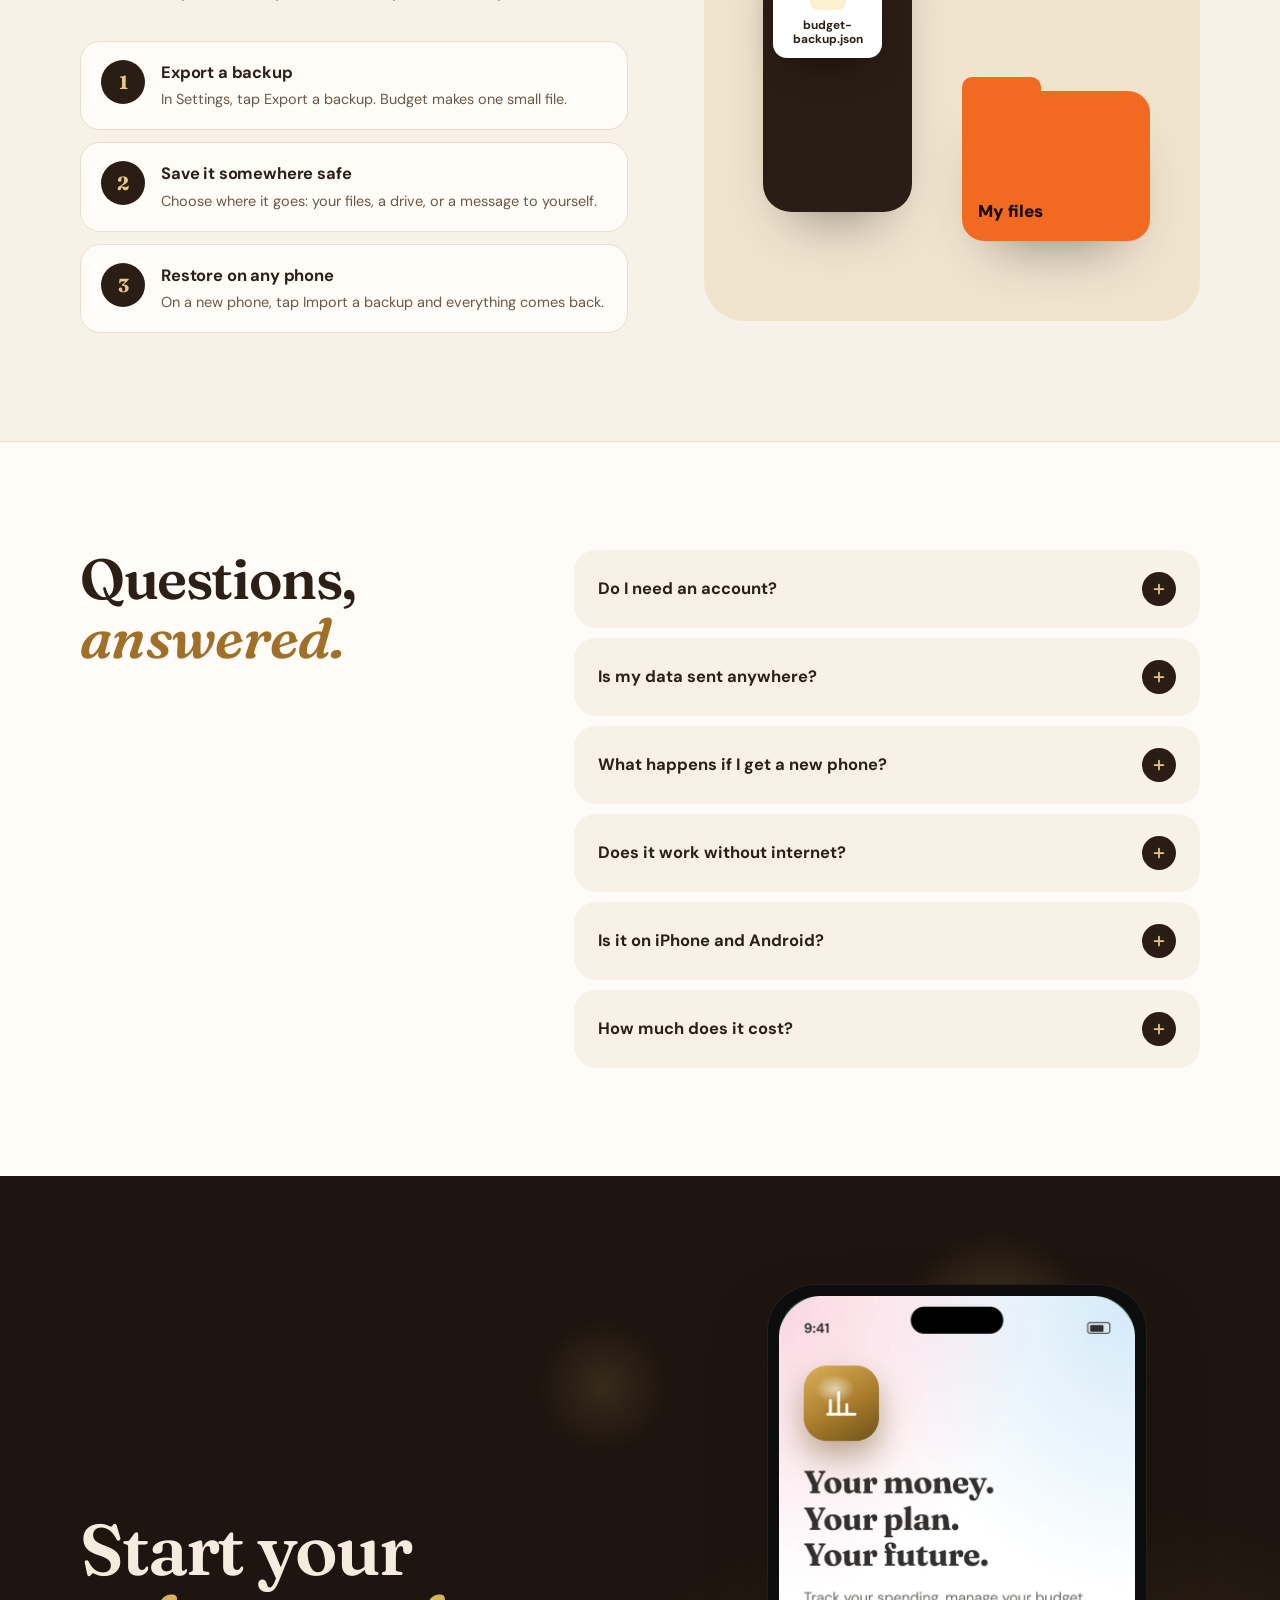
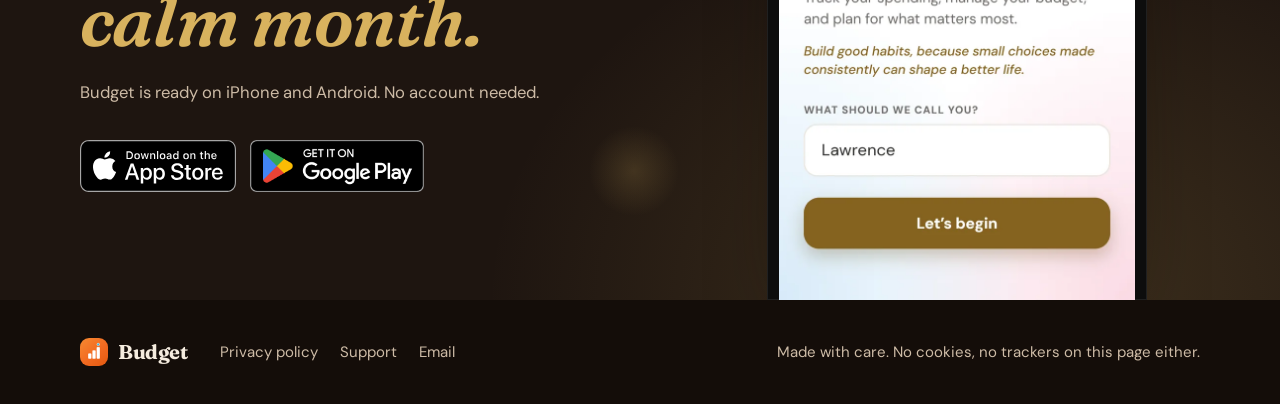
==== commit 4d34f104: "Website redesign: warm cafe look with the hero film - New hero: "A calmer way to manage money." with" ====
--- a/index.html
+++ b/index.html
@@ -3,15 +3,42 @@
 <head>
 <meta charset="utf-8">
 <meta name="viewport" content="width=device-width, initial-scale=1">
-<title>Budget: a calm, private money tracker</title>
-<meta name="description" content="Budget is a calm, private way to track spending, plan every category, and grow your savings. No account, no tracking, no ads. Your data stays on your phone.">
-<meta name="theme-color" content="#0F2E23">
+<title>Budget: Private Budget Planner App | Simple Expense Tracking</title>
+<meta name="description" content="Budget is a calm, private budget planner for iPhone and Android. Track spending, plan every category, manage bills, and grow your savings. No account, no tracking, no ads. Your data stays on your phone.">
+<link rel="canonical" href="https://budget.mindfuldesignstore.com/">
+<meta name="theme-color" content="#F7F1E8" media="(prefers-color-scheme: light)">
+<meta name="theme-color" content="#1A120D" media="(prefers-color-scheme: dark)">
+<meta property="og:type" content="website">
+<meta property="og:site_name" content="Budget">
+<meta property="og:url" content="https://budget.mindfuldesignstore.com/">
 <meta property="og:title" content="Budget: a calm, private money tracker">
-<meta property="og:description" content="No account. No tracking. No ads. Your numbers stay on your phone.">
+<meta property="og:description" content="A calmer way to manage money. No account. No tracking. No ads. Your numbers stay on your phone.">
+<meta property="og:image" content="https://budget.mindfuldesignstore.com/assets/share.jpg">
+<meta property="og:image:width" content="1200">
+<meta property="og:image:height" content="630">
+<meta property="og:image:alt" content="The Budget app icon, with the words a calm, private money tracker, and App Store and Google Play badges.">
+<meta name="twitter:card" content="summary_large_image">
 <link rel="icon" type="image/png" href="assets/favicon.png">
 <link rel="apple-touch-icon" href="assets/icon-180.png">
-<link rel="preload" href="assets/fonts/dmsans-900.ttf" as="font" type="font/ttf" crossorigin>
+<link rel="preload" href="assets/fonts/fraunces-600.ttf" as="font" type="font/ttf" crossorigin>
 <link rel="stylesheet" href="styles.css">
+<script type="application/ld+json">
+{
+  "@context": "https://schema.org",
+  "@type": "MobileApplication",
+  "name": "Budget",
+  "alternateName": "Budget: Calm Money Tracker",
+  "description": "A calm, private budgeting app. Track spending, plan every category, manage recurring bills, and grow your savings. No account, no tracking, no ads. Your data stays on your phone.",
+  "url": "https://budget.mindfuldesignstore.com/",
+  "image": "https://budget.mindfuldesignstore.com/assets/share.jpg",
+  "applicationCategory": "FinanceApplication",
+  "operatingSystem": "iOS, Android",
+  "sameAs": [
+    "https://apps.apple.com/us/app/budget-calm-money-tracker/id6802582241",
+    "https://play.google.com/store/apps/details?id=com.michelleliu.budget"
+  ]
+}
+</script>
 <script>document.documentElement.classList.add('js')</script>
 </head>
 <body>
@@ -37,12 +64,12 @@
 <main id="main">
 
   <!-- HERO -->
-  <section class="hero" id="top">
-    <div class="hero__glow" aria-hidden="true"></div>
+  <section class="hero" id="top" data-hero>
+    <div class="hero__bokeh" aria-hidden="true"><i></i><i></i><i></i><i></i><i></i></div>
     <div class="hero__inner">
       <div class="hero__copy">
-        <h1 class="hero__title" data-split>Your money.<br> Your plan.<br> Your <em>future.</em></h1>
-        <p class="hero__lead">Track your spending, manage recurring transactions, and grow your savings with a calm, effortless app that keeps your finances organized right on your phone.</p>
+        <h1 class="hero__title" data-split>A calmer way to <em>manage money.</em></h1>
+        <p class="hero__lead">Understand your spending, plan ahead and grow your savings. Simply and privately.</p>
         <div class="badges hero__badges">
           <a class="badge" href="https://apps.apple.com/us/app/budget-calm-money-tracker/id6802582241" aria-label="Download Budget on the App Store">
             <img src="assets/badges/app-store.svg" alt="Download on the App Store" width="150" height="50">
@@ -51,21 +78,28 @@
             <img src="assets/badges/google-play.png" alt="Get it on Google Play" width="169" height="50">
           </a>
         </div>
-        <ul class="hero__promises" aria-label="Privacy promises">
-          <li><span class="tick" aria-hidden="true"></span>No account</li>
-          <li><span class="tick" aria-hidden="true"></span>No tracking</li>
-          <li><span class="tick" aria-hidden="true"></span>No ads</li>
+        <ul class="chips hero__chips" aria-label="Why people choose Budget">
+          <li><span class="tick" aria-hidden="true"></span>Easy to use</li>
+          <li><span class="tick" aria-hidden="true"></span>Private by design</li>
+          <li><span class="tick" aria-hidden="true"></span>Monthly planning</li>
         </ul>
       </div>
 
       <div class="hero__stage" data-tilt>
-        <div class="hero__phone" data-depth="1">
+        <div class="hero__film" data-depth="1">
           <video class="hero__video" muted loop playsinline autoplay preload="auto" disablepictureinpicture
-            poster="assets/video/budget-launch-poster.webp" width="720" height="1280"
-            aria-label="A short silent video of Budget: logging an entry, a budget filling up, and savings goals growing.">
-            <source src="assets/video/budget-launch-vertical.mp4" type="video/mp4">
+            poster="assets/video/budget-film-poster.webp" width="720" height="1280"
+            aria-label="A 21 second film about Budget: a woman smiles at her phone in a cafe, then the app shows logging an entry, planning categories, and a promise that your numbers live on your phone. It has music and no narration.">
+            <source src="assets/video/budget-film-vertical.mp4" type="video/mp4">
           </video>
-          <button class="hero__pause" type="button" aria-label="Pause the video" data-hero-toggle></button>
+        </div>
+        <div class="hero__controls">
+          <button class="ctl ctl--sound" type="button" data-hero-sound aria-pressed="false">
+            <svg class="ctl__off" viewBox="0 0 24 24" aria-hidden="true"><path d="M4 9.5h3.2L12 5.5v13l-4.8-4H4z"/><path d="M16 9.5l5 5m0-5l-5 5" fill="none" stroke="currentColor" stroke-width="1.8" stroke-linecap="round"/></svg>
+            <svg class="ctl__on" viewBox="0 0 24 24" aria-hidden="true"><path d="M4 9.5h3.2L12 5.5v13l-4.8-4H4z"/><path d="M15.5 9a4.2 4.2 0 0 1 0 6M18 6.5a7.8 7.8 0 0 1 0 11" fill="none" stroke="currentColor" stroke-width="1.8" stroke-linecap="round"/></svg>
+            <span data-sound-label>Play with sound</span>
+          </button>
+          <button class="ctl ctl--pause" type="button" aria-label="Pause the film" data-hero-toggle></button>
         </div>
       </div>
     </div>
@@ -74,7 +108,7 @@
   <!-- VIDEO -->
   <section class="film" aria-labelledby="film-title">
     <div class="wrap">
-      <h2 class="h2 film__title" id="film-title">A quick look <em>inside Budget.</em></h2>
+      <h2 class="h2 film__title" id="film-title" data-rise>A quick look <em>inside Budget.</em></h2>
       <div class="film__frame" data-film>
         <video class="film__video" controls playsinline preload="none"
           poster="assets/video/budget-in-action-poster.webp"
@@ -93,6 +127,7 @@
   <!-- PRIVACY STATEMENT -->
   <section class="statement" id="privacy">
     <div class="wrap">
+      <p class="statement__eyebrow">Private by design</p>
       <p class="statement__text" data-words>Budget has no account, no cloud, and no tracking. Your numbers live on your phone, and that is where they stay.</p>
     </div>
 
@@ -118,7 +153,7 @@
             <span>Airplane mode</span>
             <span class="toggle"><i></i></span>
           </div>
-          <div class="still-works"><span class="tick tick--dark"></span>Budget still works</div>
+          <div class="still-works"><span class="tick"></span>Budget still works</div>
         </div>
         <div class="promise__body">
           <h3>Works with no internet</h3>
@@ -143,7 +178,7 @@
   <!-- FEATURE STORY -->
   <section class="story" id="features" data-story>
     <div class="wrap story__head">
-      <h2 class="h2">Everything you need for a calmer month, <em>nothing you don&rsquo;t.</em></h2>
+      <h2 class="h2" data-rise>Everything you need for a calmer month, <em>nothing you don&rsquo;t.</em></h2>
     </div>
 
     <div class="wrap story__grid">
@@ -152,49 +187,49 @@
           <span class="step__tag">Dashboard</span>
           <h3>Your month at a glance</h3>
           <p>A warm greeting, a kind thought for the day, and what is coming up next. Step to any month with a tap.</p>
-          <div class="step__media phone phone--sm"><img src="assets/screens/01-home.webp" loading="lazy" width="720" height="1218" alt="The dashboard screen."></div>
+          <div class="step__media"><img src="assets/screens/01-home.webp" loading="lazy" width="720" height="1218" alt="The dashboard screen."></div>
         </li>
         <li class="step" data-step="1" data-screen="03-budget" data-tint="green">
           <span class="step__tag">Budget</span>
           <h3>Plan every category</h3>
           <p>Set a plan for groceries, transport, fun, and anything else. See what is left as you spend through the month.</p>
-          <div class="step__media phone phone--sm"><img src="assets/screens/03-budget.webp" loading="lazy" width="720" height="1218" alt="The budget screen, with planned and spent amounts and a progress bar for each category."></div>
+          <div class="step__media"><img src="assets/screens/03-budget.webp" loading="lazy" width="720" height="1218" alt="The budget screen, with planned and spent amounts and a progress bar for each category."></div>
         </li>
         <li class="step" data-step="2" data-screen="04-activity" data-tint="blue">
           <span class="step__tag">Activity</span>
           <h3>Every entry in one calm list</h3>
           <p>Log an expense, income, or transfer in a few taps. Tap any entry later to change it.</p>
-          <div class="step__media phone phone--sm"><img src="assets/screens/04-activity.webp" loading="lazy" width="720" height="1218" alt="The activity screen, listing salary, groceries, coffee, and a transfer to savings."></div>
+          <div class="step__media"><img src="assets/screens/04-activity.webp" loading="lazy" width="720" height="1218" alt="The activity screen, listing salary, groceries, coffee, and a transfer to savings."></div>
         </li>
         <li class="step" data-step="3" data-screen="05-calendar" data-tint="yellow">
           <span class="step__tag">Bills &amp; calendar</span>
           <h3>Bills laid out by day</h3>
           <p>Set up rent, pay, and subscriptions once and they post themselves. Add a reminder and get a gentle nudge the day before.</p>
-          <div class="step__media phone phone--sm"><img src="assets/screens/05-calendar.webp" loading="lazy" width="720" height="1218" alt="The calendar screen, with colored dots on bill days."></div>
+          <div class="step__media"><img src="assets/screens/05-calendar.webp" loading="lazy" width="720" height="1218" alt="The calendar screen, with colored dots on bill days."></div>
         </li>
         <li class="step" data-step="4" data-screen="06-savings" data-tint="rose">
           <span class="step__tag">Savings goals</span>
           <h3>Watch your goals fill up</h3>
           <p>Name a goal, set a target, and add to it whenever you can. Each ring fills a little more as you get closer.</p>
-          <div class="step__media phone phone--sm"><img src="assets/screens/06-savings.webp" loading="lazy" width="720" height="1218" alt="Savings goals: an emergency fund at 68 percent, a trip to Japan at 40 percent, and a new laptop that is complete."></div>
+          <div class="step__media"><img src="assets/screens/06-savings.webp" loading="lazy" width="720" height="1218" alt="Savings goals: an emergency fund at 68 percent, a trip to Japan at 40 percent, and a new laptop that is complete."></div>
         </li>
         <li class="step" data-step="5" data-screen="07-debts" data-tint="plum">
           <span class="step__tag">Debt payoff</span>
           <h3>A clear path out of debt</h3>
           <p>See what you owe, your monthly minimums, and roughly when each balance will be clear.</p>
-          <div class="step__media phone phone--sm"><img src="assets/screens/07-debts.webp" loading="lazy" width="720" height="1218" alt="Debt payoff: total owed, monthly minimums, and an estimated clear date for each debt."></div>
+          <div class="step__media"><img src="assets/screens/07-debts.webp" loading="lazy" width="720" height="1218" alt="Debt payoff: total owed, monthly minimums, and an estimated clear date for each debt."></div>
         </li>
         <li class="step" data-step="6" data-screen="08-accounts" data-tint="cyan">
           <span class="step__tag">Accounts</span>
           <h3>Cash, bank, and cards together</h3>
           <p>Keep every balance in one place. Move money between accounts or pay down a card with a simple transfer.</p>
-          <div class="step__media phone phone--sm"><img src="assets/screens/08-accounts.webp" loading="lazy" width="720" height="1218" alt="Accounts: an everyday account, cash, and a credit card."></div>
+          <div class="step__media"><img src="assets/screens/08-accounts.webp" loading="lazy" width="720" height="1218" alt="Accounts: an everyday account, cash, and a credit card."></div>
         </li>
         <li class="step" data-step="7" data-screen="02-review" data-tint="orange">
           <span class="step__tag">Monthly review</span>
           <h3>A gentle look back</h3>
           <p>At the end of each month, see your balances, your income, and where it went. No judgment, just a clear picture.</p>
-          <div class="step__media phone phone--sm"><img src="assets/screens/02-review.webp" loading="lazy" width="720" height="1218" alt="The monthly review for September, listing accounts, income, debt, and savings."></div>
+          <div class="step__media"><img src="assets/screens/02-review.webp" loading="lazy" width="720" height="1218" alt="The monthly review for September, listing accounts, income, debt, and savings."></div>
         </li>
       </ol>
 
@@ -219,7 +254,7 @@
   <!-- SMALL THINGS -->
   <section class="small" aria-labelledby="small-title">
     <div class="wrap">
-      <h2 class="h2" id="small-title">The small things, <em>done gently.</em></h2>
+      <h2 class="h2" id="small-title" data-rise>The small things, <em>done gently.</em></h2>
 
       <div class="bento">
         <article class="tile tile--ring" data-reveal>
@@ -305,7 +340,7 @@
   <section class="backups" id="backups">
     <div class="wrap backups__grid">
       <div class="backups__copy">
-        <h2 class="h2">Your backup is a file <em>you keep.</em></h2>
+        <h2 class="h2" data-rise>Your backup is a file <em>you keep.</em></h2>
         <p class="lead">There is no cloud copy of your data, so you are always in charge of it. Save a backup whenever you like and keep it wherever you trust.</p>
         <ol class="howto">
           <li><b>Export a backup</b><span>In Settings, tap Export a backup. Budget makes one small file.</span></li>
@@ -326,7 +361,7 @@
   <!-- FAQ -->
   <section class="faq" aria-labelledby="faq-title">
     <div class="wrap faq__grid">
-      <h2 class="h2" id="faq-title">Questions, <em>answered.</em></h2>
+      <h2 class="h2" id="faq-title" data-rise>Questions, <em>answered.</em></h2>
       <div class="faq__list">
         <details>
           <summary>Do I need an account?</summary>
@@ -358,10 +393,11 @@
 
   <!-- FINAL CTA -->
   <section class="cta" id="get">
+    <div class="cta__bokeh" aria-hidden="true"><i></i><i></i><i></i></div>
     <div class="wrap cta__grid">
       <div class="cta__copy">
-        <h2 class="cta__title">Start your <em>calm month.</em></h2>
-        <p class="hero__lead">Budget is ready on iPhone and Android. No account needed.</p>
+        <h2 class="cta__title" data-rise>Start your <em>calm month.</em></h2>
+        <p class="cta__lead">Budget is ready on iPhone and Android. No account needed.</p>
         <div class="badges">
           <a class="badge" href="https://apps.apple.com/us/app/budget-calm-money-tracker/id6802582241" aria-label="Download Budget on the App Store">
             <img src="assets/badges/app-store.svg" alt="Download on the App Store" width="150" height="50" loading="lazy">
--- a/styles.css
+++ b/styles.css
@@ -4,27 +4,31 @@
 @font-face { font-family: "DM Sans"; src: url("assets/fonts/dmsans-500.ttf") format("truetype"); font-weight: 500; font-display: swap; }
 @font-face { font-family: "DM Sans"; src: url("assets/fonts/dmsans-700.ttf") format("truetype"); font-weight: 700; font-display: swap; }
 @font-face { font-family: "DM Sans"; src: url("assets/fonts/dmsans-900.ttf") format("truetype"); font-weight: 900; font-display: swap; }
+@font-face { font-family: "Fraunces"; src: url("assets/fonts/fraunces-600.ttf") format("truetype"); font-weight: 600; font-style: normal; font-display: swap; }
+@font-face { font-family: "Fraunces"; src: url("assets/fonts/fraunces-700.ttf") format("truetype"); font-weight: 700; font-style: normal; font-display: swap; }
 @font-face { font-family: "Fraunces"; src: url("assets/fonts/fraunces-600i.ttf") format("truetype"); font-weight: 600; font-style: italic; font-display: swap; }
 
 :root {
-  /* Brand */
-  --forest-950: #0B231A;
-  --forest-900: #0F2E23;
-  --forest-800: #12392B;
-  --forest-700: #1A4A39;
-  --forest-600: #26614B;
-  --on-forest: #F3EBDC;
-  --on-forest-muted: #C9D3C8;
+  /* Espresso: the deep, warm sections (same in light and dark) */
+  --esp-950: #140D09;
+  --esp-900: #1E1510;
+  --esp-800: #2A1D15;
+  --esp-700: #3A2A1F;
+  --esp-600: #4E3A2B;
+  --on-esp: #F5ECDF;
+  --on-esp-muted: #CDBBA6;
   --gold: #D8B25E;
+  --gold-soft: #E6C987;
   --orange: #F26A21;
-  --orange-press: #D9531A;
-
-  /* Light surfaces (tinted toward the forest hue, not toward cream) */
-  --bg: #F3F6F2;
-  --surface: #FFFFFF;
-  --ink: #142019;
-  --ink-soft: #3F4B44;
-  --line: #DCE3DC;
+
+  /* Light surfaces: cream, like the film */
+  --bg: #F7F1E8;
+  --surface: #FFFCF7;
+  --ink: #2B1F17;
+  --ink-soft: #6A5848;
+  --line: #E9DECF;
+  --accent-ink: #A0702A;
+  --sand: #F1E4CF;
 
   /* App tints, used for the feature panel */
   --t-pink: #F8E3EA;
@@ -49,25 +53,27 @@
   --gutter: clamp(16px, 4vw, 40px);
   --maxw: 1200px;
 
-  --display: "DM Sans", system-ui, -apple-system, "Segoe UI", Roboto, sans-serif;
+  --sans: "DM Sans", system-ui, -apple-system, "Segoe UI", Roboto, sans-serif;
   --serif: "Fraunces", Georgia, serif;
   color-scheme: light;
 }
 
 @media (prefers-color-scheme: dark) {
   :root {
-    --bg: #0C1712;
-    --surface: #14221B;
-    --ink: #E9F0EA;
-    --ink-soft: #B3C1B7;
-    --line: #22352B;
+    --bg: #120C09;
+    --surface: #1C1410;
+    --ink: #F3EADD;
+    --ink-soft: #C2B19E;
+    --line: #33251B;
+    --accent-ink: #E2C07A;
+    --sand: #2A1F17;
     --t-pink: #3A2730;
-    --t-green: #1C3428;
-    --t-blue: #1F2A3B;
-    --t-yellow: #3A3320;
+    --t-green: #1F3328;
+    --t-blue: #222A39;
+    --t-yellow: #3A3220;
     --t-rose: #3A2531;
-    --t-plum: #2D2538;
-    --t-cyan: #18323A;
+    --t-plum: #2E2536;
+    --t-cyan: #1B3138;
     --t-orange: #3D2819;
     color-scheme: dark;
   }
@@ -79,7 +85,7 @@
   margin: 0;
   background: var(--bg);
   color: var(--ink);
-  font-family: var(--display);
+  font-family: var(--sans);
   font-size: 16px;
   line-height: 1.6;
   -webkit-font-smoothing: antialiased;
@@ -93,7 +99,7 @@
 
 .wrap { width: 100%; max-width: var(--maxw); margin: 0 auto; padding: 0 var(--gutter); }
 
-.skip { position: absolute; left: 12px; top: -60px; z-index: var(--z-skip); background: var(--orange); color: var(--forest-950); padding: 10px 16px; border-radius: 999px; font-weight: 700; text-decoration: none; }
+.skip { position: absolute; left: 12px; top: -60px; z-index: var(--z-skip); background: var(--orange); color: var(--esp-950); padding: 10px 16px; border-radius: 999px; font-weight: 700; text-decoration: none; }
 .skip:focus { top: 12px; }
 
 :focus-visible { outline: 3px solid var(--orange); outline-offset: 3px; border-radius: 8px; }
@@ -106,17 +112,18 @@
   font-weight: 700; font-size: 16px; text-decoration: none;
   transition: transform .4s var(--ease-out), background-color .3s;
 }
-.pill--orange { background: var(--orange); color: var(--forest-950); }
+.pill--orange { background: var(--orange); color: var(--esp-950); }
 .pill--orange:hover { background: #FF7D36; transform: translateY(-1px); }
 .pill--sm { padding: 10px 18px; font-size: 15px; }
 
 .h2 {
-  font-weight: 900;
-  font-size: clamp(2rem, 4.2vw, 3.5rem);
-  line-height: .98;
-  letter-spacing: -0.035em;
-}
-.h2 em { font-size: .94em; }
+  font-family: var(--serif);
+  font-weight: 600;
+  font-size: clamp(2rem, 4.4vw, 3.6rem);
+  line-height: 1.04;
+  letter-spacing: -0.025em;
+}
+.h2 em { color: var(--accent-ink); }
 .lead { font-size: clamp(16px, 1.3vw, 18px); color: var(--ink-soft); max-width: 52ch; }
 
 .tick {
@@ -125,10 +132,10 @@
 }
 .tick::after {
   content: ""; width: 9px; height: 5px;
-  border: solid var(--forest-950); border-width: 0 0 2.2px 2.2px;
+  border: solid var(--esp-950); border-width: 0 0 2.2px 2.2px;
   transform: translateY(-1px) rotate(-45deg);
 }
-.tick--dark { background: var(--forest-700); }
+.tick--dark { background: var(--esp-700); }
 .tick--dark::after { border-color: #fff; }
 
 /* Phone: a cut-off phone that rises from the bottom of its container */
@@ -137,29 +144,42 @@
   border-radius: 13% 13% 0 0 / 7.6% 7.6% 0 0;
   background: #0d0d0d;
   padding: 2.4% 2.4% 0;
-  box-shadow: 0 30px 80px -30px rgba(0, 0, 0, .55), inset 0 0 0 1px rgba(255, 255, 255, .08);
+  box-shadow: 0 30px 80px -30px rgba(20, 13, 9, .6), inset 0 0 0 1px rgba(255, 255, 255, .08);
 }
 .phone img {
   width: 100%;
   border-radius: 11% 11% 0 0 / 6.5% 6.5% 0 0;
 }
 
+/* Soft out-of-focus lights, like the cafe in the film */
+.hero__bokeh, .cta__bokeh { position: absolute; inset: 0; z-index: -1; pointer-events: none; overflow: hidden; }
+.hero__bokeh i, .cta__bokeh i {
+  position: absolute; border-radius: 50%;
+  background: radial-gradient(closest-side, rgba(216, 178, 94, .55), rgba(216, 178, 94, 0));
+  animation: float 16s var(--ease-soft) infinite alternate;
+}
+@keyframes float { to { transform: translate(var(--dx, 30px), var(--dy, -40px)) scale(1.12); } }
+
 /* ---------- Nav ---------- */
 
 .nav {
   position: fixed; inset: 0 0 auto 0; z-index: var(--z-nav);
-  transition: background-color .4s, box-shadow .4s;
-}
-.nav.is-solid { background: var(--forest-900); box-shadow: 0 1px 0 rgba(255, 255, 255, .06); }
+  transition: background-color .4s, box-shadow .4s, backdrop-filter .4s;
+}
+.nav.is-solid {
+  background: color-mix(in oklab, var(--bg) 93%, transparent);
+  -webkit-backdrop-filter: blur(14px) saturate(1.2); backdrop-filter: blur(14px) saturate(1.2);
+  box-shadow: 0 1px 0 var(--line);
+}
 .nav__inner {
   max-width: var(--maxw); margin: 0 auto; padding: 14px var(--gutter);
-  display: flex; align-items: center; gap: 24px; color: var(--on-forest);
-}
-.brand { display: inline-flex; align-items: center; gap: 10px; text-decoration: none; font-weight: 900; font-size: 20px; letter-spacing: -0.02em; }
+  display: flex; align-items: center; gap: 24px; color: var(--ink);
+}
+.brand { display: inline-flex; align-items: center; gap: 10px; text-decoration: none; font-family: var(--serif); font-weight: 700; font-size: 22px; letter-spacing: -0.02em; }
 .brand img { border-radius: 9px; }
 .nav__links { display: flex; gap: 6px; margin-left: auto; }
 .nav__links a { text-decoration: none; font-weight: 500; font-size: 15px; padding: 8px 14px; border-radius: 999px; transition: background-color .3s; }
-.nav__links a:hover { background: rgba(255, 255, 255, .1); }
+.nav__links a:hover { background: color-mix(in oklab, var(--ink) 8%, transparent); }
 @media (max-width: 760px) {
   .nav__links { display: none; }
   .nav .pill { margin-left: auto; }
@@ -169,34 +189,35 @@
 
 .hero {
   position: relative;
-  background: var(--forest-800);
-  color: var(--on-forest);
-  padding-top: clamp(110px, 14vh, 150px);
+  background:
+    radial-gradient(60% 70% at 85% 30%, color-mix(in oklab, var(--gold) 22%, transparent), transparent 70%),
+    radial-gradient(40% 45% at 0% 55%, color-mix(in oklab, var(--orange) 8%, transparent), transparent 70%),
+    var(--bg);
+  padding: clamp(104px, 15vh, 150px) 0 clamp(56px, 9vh, 100px);
   overflow: hidden;
   isolation: isolate;
 }
-.hero__glow {
-  position: absolute; inset: -20% -10% auto auto; width: 70vw; height: 70vw; max-width: 900px; max-height: 900px;
-  background: radial-gradient(closest-side, rgba(216, 178, 94, .22), rgba(216, 178, 94, 0));
-  z-index: -1; pointer-events: none;
-  animation: drift 18s var(--ease-soft) infinite alternate;
-}
-@keyframes drift { to { transform: translate(-8vw, 10vh) scale(1.1); } }
+.hero__bokeh i:nth-child(1) { width: 220px; height: 220px; left: 52%; top: 10%; --dx: 40px; --dy: 30px; }
+.hero__bokeh i:nth-child(2) { width: 120px; height: 120px; left: 88%; top: 62%; --dx: -30px; --dy: -50px; animation-duration: 19s; }
+.hero__bokeh i:nth-child(3) { width: 80px; height: 80px; left: 6%; top: 18%; --dx: 24px; --dy: 40px; opacity: .7; animation-duration: 14s; }
+.hero__bokeh i:nth-child(4) { width: 160px; height: 160px; left: 38%; top: 62%; --dx: -40px; --dy: -24px; opacity: .6; animation-duration: 21s; }
+.hero__bokeh i:nth-child(5) { width: 60px; height: 60px; left: 94%; top: 14%; --dx: -20px; --dy: 30px; animation-duration: 12s; }
 
 .hero__inner {
   max-width: var(--maxw); margin: 0 auto; padding: 0 var(--gutter);
-  display: grid; grid-template-columns: 1.1fr .9fr; gap: clamp(24px, 4vw, 64px); align-items: end;
-}
-.hero__copy { padding-bottom: clamp(64px, 10vh, 120px); }
+  display: grid; grid-template-columns: 1.08fr .92fr; gap: clamp(28px, 5vw, 72px); align-items: center;
+}
+.hero__copy { translate: 0 calc(var(--hp, 0) * 50px); }
 .hero__title {
-  font-weight: 900;
-  font-size: clamp(2.6rem, 5.6vw, 4.6rem);
-  line-height: .93;
-  letter-spacing: -0.04em;
-}
-.hero__title em { color: var(--gold); font-size: .92em; }
+  font-family: var(--serif);
+  font-weight: 600;
+  font-size: clamp(2.7rem, 6vw, 5rem);
+  line-height: 1;
+  letter-spacing: -0.03em;
+}
+.hero__title em { color: var(--accent-ink); display: inline-block; }
 .hero__title .w { display: inline-block; }
-.hero__lead { margin-top: 22px; font-size: clamp(16px, 1.3vw, 18px); line-height: 1.55; color: var(--on-forest-muted); max-width: 44ch; }
+.hero__lead { margin-top: 24px; font-size: clamp(17px, 1.45vw, 20px); line-height: 1.55; color: var(--ink-soft); max-width: 40ch; }
 
 .badges { display: flex; flex-wrap: wrap; gap: 14px; margin-top: 34px; }
 .badge { display: inline-block; border-radius: 12px; transition: transform .4s var(--ease-out); }
@@ -207,68 +228,95 @@
   .badge img { height: 44px; }
 }
 
-.hero__promises { list-style: none; padding: 0; margin: 28px 0 0; display: flex; flex-wrap: wrap; gap: 10px 22px; font-weight: 500; font-size: 15px; color: var(--on-forest); }
-.hero__promises li { display: inline-flex; align-items: center; gap: 9px; }
-
-.hero__stage { position: relative; align-self: end; perspective: 1400px; display: flex; justify-content: center; padding-bottom: clamp(48px, 8vh, 88px); }
-
-/* A full phone playing the vertical launch video. */
-.hero__phone {
-  position: relative; width: min(318px, 74%);
-  padding: 9px; border-radius: 52px; background: #0d0d0d;
-  box-shadow: 0 50px 100px -40px rgba(0, 0, 0, .7), inset 0 0 0 1px rgba(255, 255, 255, .1);
+.chips { list-style: none; padding: 0; margin: 28px 0 0; display: flex; flex-wrap: wrap; gap: 10px; }
+.chips li {
+  display: inline-flex; align-items: center; gap: 9px;
+  padding: 8px 16px 8px 9px; border-radius: 999px;
+  background: color-mix(in oklab, var(--surface) 80%, transparent); border: 1px solid var(--line);
+  font-weight: 500; font-size: 15px;
+}
+
+/* The film, in a tall rounded frame */
+.hero__stage {
+  position: relative; display: flex; flex-direction: column; align-items: center; perspective: 1400px;
+  translate: 0 calc(var(--hp, 0) * -70px);
+  rotate: calc(2.5deg - var(--hp, 0) * 2.5deg);
+  scale: calc(1 - var(--hp, 0) * .05);
+}
+.hero__film {
+  position: relative; width: min(350px, 82%);
+  border-radius: 38px; overflow: hidden;
+  background: var(--esp-800);
+  box-shadow:
+    0 60px 110px -50px rgba(20, 13, 9, .75),
+    0 20px 40px -20px rgba(20, 13, 9, .35),
+    inset 0 0 0 1px rgba(255, 255, 255, .08);
   transform-style: preserve-3d; will-change: transform;
 }
 .hero__video {
   display: block; width: 100%; height: auto; aspect-ratio: 9 / 16;
-  border-radius: 43px; background: var(--orange); object-fit: cover;
-}
-.hero__pause {
-  position: absolute; right: 22px; bottom: 22px; width: 34px; height: 34px; border-radius: 50%;
-  border: 0; cursor: pointer; background: rgba(11, 35, 26, .55); color: #fff;
-  display: grid; place-items: center; opacity: 0; transition: opacity .3s;
-  backdrop-filter: blur(6px);
-}
-.hero__phone:hover .hero__pause, .hero__pause:focus-visible { opacity: 1; }
-.hero__pause::before { content: ""; width: 10px; height: 12px; border-left: 3px solid #fff; border-right: 3px solid #fff; }
-.hero__pause.is-paused::before { width: 0; height: 0; border-style: solid; border-width: 6px 0 6px 10px; border-color: transparent transparent transparent #fff; margin-left: 2px; }
-@media (hover: none) { .hero__pause { opacity: .85; } }
+  object-fit: cover; background: var(--esp-800);
+}
+.hero__controls {
+  margin-top: 22px;
+  display: flex; justify-content: center; align-items: center; gap: 10px;
+}
+.js .hero__controls { animation: fadeUp 1s var(--ease-out) 1.2s both; }
+.ctl {
+  border: 0; cursor: pointer; font: inherit; color: var(--on-esp);
+  background: var(--esp-800);
+  box-shadow: 0 10px 24px -14px rgba(20, 13, 9, .7);
+  transition: background-color .3s, transform .4s var(--ease-out);
+}
+.ctl:hover { background: var(--esp-600); transform: translateY(-1px); }
+@media (prefers-color-scheme: dark) {
+  .ctl { background: var(--esp-700); box-shadow: inset 0 0 0 1px rgba(245, 236, 223, .1); }
+}
+.ctl--sound { display: inline-flex; align-items: center; gap: 8px; padding: 9px 15px 9px 11px; border-radius: 999px; font-size: 14px; font-weight: 700; }
+.ctl--sound svg { width: 20px; height: 20px; fill: currentColor; }
+.ctl--sound .ctl__on { display: none; }
+.ctl--sound.is-on .ctl__on { display: block; }
+.ctl--sound.is-on .ctl__off { display: none; }
+.ctl--pause { width: 38px; height: 38px; border-radius: 50%; display: grid; place-items: center; flex: none; }
+.ctl--pause::before { content: ""; width: 10px; height: 12px; border-left: 3px solid #fff; border-right: 3px solid #fff; }
+.ctl--pause.is-paused::before { width: 0; height: 0; border-style: solid; border-width: 6px 0 6px 10px; border-color: transparent transparent transparent #fff; margin-left: 2px; }
 
 /* Load choreography (keyframes always run, so nothing is left hidden) */
-.js .hero__title .w { animation: rise 1.1s var(--ease-out) both; animation-delay: calc(var(--i) * 70ms + 100ms); }
-.js .hero__lead, .js .hero__badges, .js .hero__promises { animation: fadeUp 1s var(--ease-out) both; }
-.js .hero__lead { animation-delay: .55s; }
-.js .hero__badges { animation-delay: .7s; }
-.js .hero__promises { animation-delay: .85s; }
-.js .hero__stage { animation: phoneIn 1.4s var(--ease-out) .35s both; }
+.js .hero__title .w { animation: rise 1.1s var(--ease-out) both; animation-delay: calc(var(--i) * 80ms + 100ms); }
+.js .hero__lead, .js .hero__badges, .js .hero__chips { animation: fadeUp 1s var(--ease-out) both; }
+.js .hero__lead { animation-delay: .6s; }
+.js .hero__badges { animation-delay: .75s; }
+.js .hero__chips { animation-delay: .9s; }
+.js .hero__film { animation: filmIn 1.5s var(--ease-out) .3s both; }
 
 @keyframes rise { from { opacity: 0; transform: translateY(.45em); filter: blur(10px); } to { opacity: 1; transform: none; filter: blur(0); } }
 @keyframes fadeUp { from { opacity: 0; transform: translateY(18px); } to { opacity: 1; transform: none; } }
-@keyframes phoneIn { from { opacity: 0; transform: translateY(120px); } to { opacity: 1; transform: none; } }
+@keyframes filmIn { from { opacity: 0; transform: translateY(90px) rotate(6deg) scale(.94); } to { opacity: 1; transform: none; } }
 
 @media (max-width: 900px) {
   .hero__inner { grid-template-columns: 1fr; }
-  .hero__copy { padding-bottom: 8px; }
-  .hero__stage { margin-top: 36px; padding-bottom: 48px; }
-  .hero__phone { width: min(270px, 66%); border-radius: 44px; padding: 8px; }
-  .hero__video { border-radius: 36px; }
-}
+  .hero__stage { margin-top: 40px; rotate: calc(1.5deg - var(--hp, 0) * 1.5deg); }
+  .hero__film { width: min(320px, 78%); border-radius: 32px; }
+}
+
 /* ---------- Video ---------- */
 
-.film { padding: clamp(72px, 10vh, 120px) 0 0; }
+.film { padding: clamp(80px, 12vh, 140px) 0 0; }
 .film__title { max-width: 16ch; }
 .film__frame {
   position: relative; margin-top: clamp(28px, 4vh, 48px);
   border-radius: var(--radius-xl); overflow: hidden;
-  aspect-ratio: 16 / 9; background: var(--forest-800);
-  box-shadow: 0 40px 90px -50px rgba(11, 35, 26, .55);
-}
-.film__video { display: block; width: 100%; height: 100%; object-fit: cover; background: var(--forest-800); }
+  aspect-ratio: 16 / 9; background: var(--esp-800);
+  box-shadow: 0 50px 100px -50px rgba(20, 13, 9, .6);
+  scale: calc(.92 + var(--fp, 1) * .08);
+  transform-origin: 50% 0;
+}
+.film__video { display: block; width: 100%; height: 100%; object-fit: cover; background: var(--esp-800); }
 .film__play {
   position: absolute; left: 50%; bottom: clamp(16px, 4%, 36px); translate: -50% 0;
   display: grid; grid-template-columns: auto auto; grid-template-rows: auto auto; column-gap: 14px; align-items: center;
   border: 0; cursor: pointer; text-align: left;
-  background: var(--orange); color: var(--forest-950);
+  background: var(--orange); color: var(--esp-950);
   border-radius: 999px; padding: 12px 26px 12px 12px;
   font: inherit; font-weight: 700; font-size: 16px; line-height: 1.2;
   box-shadow: 0 18px 40px -18px rgba(0, 0, 0, .6);
@@ -278,12 +326,12 @@
 .film__play small { grid-column: 2; font-size: 13px; font-weight: 500; opacity: .8; }
 .film__icon {
   grid-row: span 2; width: 48px; height: 48px; border-radius: 50%;
-  background: var(--forest-900); display: grid; place-items: center;
+  background: var(--esp-900); display: grid; place-items: center;
 }
 .film__icon::after {
   content: ""; margin-left: 4px;
   border-style: solid; border-width: 9px 0 9px 15px;
-  border-color: transparent transparent transparent var(--on-forest);
+  border-color: transparent transparent transparent var(--on-esp);
 }
 @media (max-width: 560px) {
   .film__frame { border-radius: var(--radius-lg); }
@@ -293,18 +341,27 @@
   .film__icon::after { border-width: 7px 0 7px 11px; margin-left: 3px; }
 }
 
-/* ---------- Privacy statement ---------- */
-
-.statement { padding: clamp(96px, 14vh, 160px) 0 clamp(72px, 10vh, 120px); }
+/* ---------- Privacy statement (espresso) ---------- */
+
+.statement {
+  margin-top: clamp(96px, 14vh, 160px);
+  padding: clamp(96px, 14vh, 160px) 0 clamp(80px, 12vh, 130px);
+  background:
+    radial-gradient(50% 50% at 90% 0%, rgba(216, 178, 94, .16), transparent 70%),
+    var(--esp-900);
+  color: var(--on-esp);
+}
+.statement__eyebrow { font-weight: 700; font-size: 14px; letter-spacing: .14em; text-transform: uppercase; color: var(--gold); margin-bottom: 22px; }
 .statement__text {
-  font-weight: 900;
-  font-size: clamp(1.7rem, 3.6vw, 3rem);
-  line-height: 1.04;
-  letter-spacing: -0.035em;
-  max-width: 21ch;
-}
-.statement__text .w { transition: opacity .25s linear; }
-.js .statement__text .w { opacity: var(--o, .16); }
+  font-family: var(--serif);
+  font-weight: 600;
+  font-size: clamp(1.9rem, 4vw, 3.4rem);
+  line-height: 1.12;
+  letter-spacing: -0.02em;
+  max-width: 22ch;
+}
+.statement__text .w { transition: opacity .25s linear, color .25s linear; }
+.js .statement__text .w { opacity: var(--o, .2); }
 
 .promises {
   display: grid; grid-template-columns: repeat(6, 1fr); gap: 18px;
@@ -316,31 +373,31 @@
   display: flex; flex-direction: column; gap: 28px; justify-content: space-between;
   min-height: 330px;
 }
-.promise h3 { font-size: clamp(21px, 2vw, 25px); font-weight: 900; letter-spacing: -0.025em; line-height: 1.05; }
+.promise h3 { font-family: var(--serif); font-size: clamp(23px, 2.2vw, 28px); font-weight: 600; letter-spacing: -0.02em; line-height: 1.08; }
 .promise p { margin-top: 10px; font-size: 15px; max-width: 40ch; }
 
-.promise--signup { grid-column: span 3; background: var(--orange); color: var(--forest-950); }
-.promise--offline { grid-column: span 3; background: var(--forest-800); color: var(--on-forest); }
-.promise--offline p { color: var(--on-forest-muted); }
-.promise--noads { grid-column: 1 / -1; background: var(--surface); flex-direction: row; align-items: center; min-height: 0; border: 1px solid var(--line); }
-.promise--noads p { color: var(--ink-soft); }
+.promise--signup { grid-column: span 3; background: var(--orange); color: var(--esp-950); }
+.promise--offline { grid-column: span 3; background: var(--esp-700); color: var(--on-esp); box-shadow: inset 0 0 0 1px rgba(245, 236, 223, .08); }
+.promise--offline p { color: var(--on-esp-muted); }
+.promise--noads { grid-column: 1 / -1; background: #F7F1E8; color: #2B1F17; flex-direction: row; align-items: center; min-height: 0; }
+.promise--noads p { color: #6A5848; }
 
 .form { display: grid; gap: 10px; max-width: 340px; }
 .form__field {
   position: relative; display: grid;
   background: rgba(255, 255, 255, .5); border-radius: 14px; padding: 12px 16px;
-  font-size: 15px; font-weight: 500; color: rgba(11, 35, 26, .72);
+  font-size: 15px; font-weight: 500; color: rgba(20, 13, 9, .72);
   transition: opacity .7s var(--ease-out), background-color .7s, transform .7s var(--ease-out);
 }
-.form__field small { font-size: 12px; font-weight: 500; color: rgba(11, 35, 26, .62); }
-.form__field--yes { background: #fff; color: var(--forest-950); font-weight: 700; }
+.form__field small { font-size: 12px; font-weight: 500; color: rgba(20, 13, 9, .62); }
+.form__field--yes { background: #fff; color: var(--esp-950); font-weight: 700; }
 .form__field--no::after {
   content: ""; position: absolute; left: 14px; right: 14px; top: 50%; height: 2.5px; border-radius: 3px;
-  background: var(--forest-950); transform: scaleX(0); transform-origin: left;
+  background: var(--esp-950); transform: scaleX(0); transform-origin: left;
   transition: transform .6s var(--ease-out);
 }
 .form__btn {
-  justify-self: start; background: var(--forest-900); color: var(--on-forest);
+  justify-self: start; background: var(--esp-900); color: var(--on-esp);
   border-radius: 999px; padding: 11px 22px; font-weight: 700; font-size: 14px; margin-top: 4px;
 }
 .promise--signup.is-in .form__field--no, html:not(.js) .form__field--no { opacity: .45; background: rgba(255, 255, 255, .22); }
@@ -363,21 +420,19 @@
   display: inline-flex; align-items: center; gap: 10px; margin-top: 14px; font-weight: 700; color: var(--gold);
   opacity: 0; transform: translateY(8px); transition: opacity .6s var(--ease-out) 1.1s, transform .6s var(--ease-out) 1.1s;
 }
-.still-works .tick { background: var(--gold); }
-.still-works .tick::after { border-color: var(--forest-950); }
 .promise--offline.is-in .still-works, html:not(.js) .still-works { opacity: 1; transform: none; }
 
 .promise--noads .promise__art { display: flex; flex-wrap: wrap; gap: 10px; flex: 1; }
 .promise--noads .promise__body { flex: 1.2; }
 .struck {
-  position: relative; font-weight: 900; font-size: clamp(20px, 2.4vw, 32px); letter-spacing: -0.03em;
-  padding: 6px 22px; border-radius: 999px; background: var(--t-pink); color: var(--ink);
-}
-.struck:nth-child(2) { background: var(--t-blue); }
-.struck:nth-child(3) { background: var(--t-yellow); }
+  position: relative; font-family: var(--serif); font-weight: 600; font-size: clamp(20px, 2.4vw, 32px); letter-spacing: -0.02em;
+  padding: 6px 22px; border-radius: 999px; background: #F8E3EA; color: #2B1F17;
+}
+.struck:nth-child(2) { background: #DEE6F2; }
+.struck:nth-child(3) { background: #FBF0CF; }
 .struck::after {
-  content: ""; position: absolute; left: 14px; right: 14px; top: 52%; height: 3px; border-radius: 3px;
-  background: var(--ink); transform: scaleX(0); transform-origin: left;
+  content: ""; position: absolute; left: 14px; right: 14px; top: 54%; height: 3px; border-radius: 3px;
+  background: #2B1F17; transform: scaleX(0); transform-origin: left;
   transition: transform .7s var(--ease-out);
 }
 .promise--noads.is-in .struck::after, html:not(.js) .struck::after { transform: scaleX(1); }
@@ -391,17 +446,20 @@
 
 /* ---------- Feature story ---------- */
 
-.story { padding: clamp(72px, 10vh, 120px) 0; }
+.story { padding: clamp(80px, 12vh, 140px) 0; }
 .story__head { margin-bottom: clamp(32px, 6vh, 72px); }
 .story__head .h2 { max-width: 17ch; }
 .story__grid { display: grid; grid-template-columns: 1fr 1fr; gap: clamp(24px, 5vw, 80px); }
 
 .story__steps { list-style: none; margin: 0; padding: 0; }
-.step { min-height: 78vh; display: flex; flex-direction: column; justify-content: center; padding: 40px 0; opacity: .32; transition: opacity .6s var(--ease-out); }
+.step { min-height: 78vh; display: flex; flex-direction: column; justify-content: center; padding: 40px 0; opacity: .3; transition: opacity .6s var(--ease-out); }
 .step.is-active { opacity: 1; }
-.step__tag { align-self: flex-start; font-weight: 700; font-size: 14px; padding: 6px 14px; border-radius: 999px; background: var(--forest-800); color: var(--on-forest); }
-.step h3 { margin-top: 16px; font-size: clamp(26px, 2.8vw, 38px); font-weight: 900; letter-spacing: -0.035em; line-height: 1; }
+.step__tag { align-self: flex-start; font-weight: 700; font-size: 14px; padding: 6px 14px; border-radius: 999px; background: var(--esp-800); color: var(--on-esp); }
+.step h3 { margin-top: 16px; font-family: var(--serif); font-size: clamp(28px, 3vw, 42px); font-weight: 600; letter-spacing: -0.025em; line-height: 1.05; }
 .step p { margin-top: 12px; font-size: 16.5px; color: var(--ink-soft); max-width: 40ch; }
+.js .step h3, .js .step p { transition: transform .9s var(--ease-out); transform: translateY(14px); }
+.js .step p { transition-delay: .06s; }
+.js .step.is-active h3, .js .step.is-active p { transform: none; }
 .step__media { display: none; }
 
 .story__stage { position: relative; }
@@ -412,13 +470,14 @@
   transition: background-color .8s var(--ease-soft);
   display: flex; align-items: flex-end; justify-content: center;
 }
-.story__phone { width: min(360px, 72%); aspect-ratio: 720 / 1218; margin-bottom: -2px; }
+.story__phone { width: min(360px, 72%); aspect-ratio: 720 / 1218; margin-bottom: -2px; overflow: hidden; }
 .story__phone img {
   position: absolute; inset: 2.4% 2.4% 0; width: 95.2%;
-  opacity: 0; transform: translateY(40px) scale(.98); filter: blur(8px);
-  transition: opacity .7s var(--ease-out), transform .9s var(--ease-out), filter .7s var(--ease-out);
-}
-.story__phone img.is-active { opacity: 1; transform: none; filter: none; }
+  opacity: 0; transform: translateY(70px) scale(.97);
+  transition: opacity .6s var(--ease-out), transform 1s var(--ease-out);
+}
+.story__phone img.is-past { transform: translateY(-50px) scale(.97); }
+.story__phone img.is-active { opacity: 1; transform: none; }
 .story__dots { position: absolute; top: 24px; right: 24px; display: flex; flex-direction: column; gap: 8px; }
 .story__dots i { width: 8px; height: 8px; border-radius: 9px; background: color-mix(in oklab, var(--ink) 22%, transparent); transition: height .5s var(--ease-out), background-color .5s; }
 .story__dots i.is-active { height: 26px; background: var(--ink); }
@@ -427,16 +486,17 @@
   .story__grid { grid-template-columns: 1fr; }
   .story__stage { display: none; }
   .step { min-height: 0; opacity: 1; padding: 28px 0 8px; }
+  .js .step h3, .js .step p { transform: none; }
   .step__media {
     display: block; margin-top: 28px; width: 100%; max-width: 360px;
-    border-radius: var(--radius-lg); background: var(--tint); padding: 36px 14% 0; box-shadow: none; overflow: hidden;
+    border-radius: var(--radius-lg); background: var(--tint); padding: 36px 14% 0; overflow: hidden;
   }
   .step__media img { border-radius: 13% 13% 0 0 / 7.6% 7.6% 0 0; box-shadow: 0 0 0 8px #0d0d0d; margin-top: 8px; }
 }
 
 /* ---------- Small things (bento) ---------- */
 
-.small { padding: clamp(72px, 10vh, 120px) 0; background: var(--surface); border-block: 1px solid var(--line); }
+.small { padding: clamp(80px, 12vh, 140px) 0; background: var(--surface); border-block: 1px solid var(--line); }
 .bento {
   margin-top: clamp(40px, 6vh, 64px);
   display: grid; gap: 18px;
@@ -446,37 +506,37 @@
   border-radius: var(--radius-lg); padding: 28px;
   background: var(--bg); display: flex; flex-direction: column; gap: 10px;
 }
-.tile h3 { font-size: 19px; font-weight: 900; letter-spacing: -0.02em; line-height: 1.1; margin-top: auto; }
+.tile h3 { font-family: var(--serif); font-size: 22px; font-weight: 600; letter-spacing: -0.015em; line-height: 1.12; margin-top: auto; }
 .tile p { font-size: 14.5px; color: var(--ink-soft); }
 .tile__art { display: grid; place-items: center; min-height: 180px; position: relative; margin-bottom: 14px; }
 
 .tile--ring { grid-column: span 2; grid-row: span 2; background: var(--t-rose); }
 .tile--ring .tile__art { min-height: 300px; }
-.tile--nudge { grid-column: span 4; background: var(--forest-800); color: var(--on-forest); }
-.tile--nudge p { color: var(--on-forest-muted); }
+.tile--nudge { grid-column: span 4; background: var(--esp-800); color: var(--on-esp); }
+.tile--nudge p { color: var(--on-esp-muted); }
 .tile--recurring { grid-column: span 2; }
 .tile--debt { grid-column: span 2; background: var(--t-plum); }
 .tile--theme { grid-column: span 3; }
-.tile--currency { grid-column: span 3; background: var(--orange); color: var(--forest-950); }
-.tile--currency p { color: rgba(11, 35, 26, .82); }
+.tile--currency { grid-column: span 3; background: var(--orange); color: var(--esp-950); }
+.tile--currency p { color: rgba(20, 13, 9, .82); }
 
 .bigring { width: min(230px, 80%); transform: rotate(-90deg); }
 .bigring circle { fill: none; stroke-width: 11; stroke: color-mix(in oklab, #C56C90 22%, transparent); }
 .bigring .bigring__fill { stroke: #C56C90; stroke-linecap: round; stroke-dasharray: 314.16; stroke-dashoffset: 314.16; transition: stroke-dashoffset 2s var(--ease-out) .2s; }
 .tile--ring.is-in .bigring__fill, html:not(.js) .bigring__fill { stroke-dashoffset: calc(314.16 * .32); }
-.bigring__num { position: absolute; font-weight: 900; font-size: 42px; letter-spacing: -0.04em; font-variant-numeric: tabular-nums; }
+.bigring__num { position: absolute; font-family: var(--serif); font-weight: 600; font-size: 46px; letter-spacing: -0.03em; font-variant-numeric: tabular-nums; }
 
 .notif {
   display: grid; grid-template-columns: auto 1fr auto; gap: 12px; align-items: center;
-  width: min(380px, 100%); background: rgba(255, 255, 255, .94); color: #1C2420;
+  width: min(380px, 100%); background: rgba(255, 252, 247, .95); color: #2B1F17;
   border-radius: 22px; padding: 14px 16px; box-shadow: 0 24px 50px -24px rgba(0, 0, 0, .6);
   transform: translateY(-60px) scale(.95); opacity: 0;
   transition: transform 1s var(--ease-out) .3s, opacity .6s var(--ease-out) .3s;
 }
 .notif img { border-radius: 9px; }
 .notif b { display: block; font-size: 15px; }
-.notif span { font-size: 14.5px; color: #3F4B44; }
-.notif small { align-self: start; color: #6A746E; font-size: 12.5px; }
+.notif span { font-size: 14.5px; color: #6A5848; }
+.notif small { align-self: start; color: #8A7867; font-size: 12.5px; }
 .tile--nudge.is-in .notif, html:not(.js) .notif { transform: none; opacity: 1; }
 
 .rules { list-style: none; margin: 0 0 14px; padding: 0; display: grid; gap: 8px; }
@@ -484,7 +544,7 @@
   display: grid; grid-template-columns: auto 1fr auto auto; align-items: center; gap: 10px;
   background: var(--surface); border-radius: 14px; padding: 12px 14px; font-weight: 700; font-size: 15px;
 }
-.rules em { font-family: var(--display); font-style: normal; font-weight: 500; font-size: 13px; color: var(--ink-soft); }
+.rules em { font-family: var(--sans); font-style: normal; font-weight: 500; font-size: 13px; color: var(--ink-soft); }
 .rules .dot { width: 10px; height: 10px; border-radius: 50%; background: var(--c); }
 .rules .tick { width: 22px; height: 22px; transform: scale(0); transition: transform .5s var(--ease-out); }
 .tile--recurring.is-in .rules .tick, html:not(.js) .rules .tick { transform: scale(1); }
@@ -512,7 +572,7 @@
 .theme-demo.is-dark .theme-demo__card { background: #221E17; color: #F2ECE2; border-color: #342E24; }
 
 .currency { display: grid; place-items: center; min-height: 180px; margin-bottom: 14px; }
-.currency span { font-weight: 900; font-size: 96px; line-height: 1; letter-spacing: -0.04em; display: inline-block; transition: opacity .35s, transform .5s var(--ease-out), filter .35s; }
+.currency span { font-family: var(--serif); font-weight: 700; font-size: 104px; line-height: 1; letter-spacing: -0.03em; display: inline-block; transition: opacity .35s, transform .5s var(--ease-out), filter .35s; }
 .currency span.is-out { opacity: 0; transform: translateY(-24px); filter: blur(8px); }
 
 @media (max-width: 960px) {
@@ -526,9 +586,9 @@
   .tile--recurring, .tile--debt { grid-column: 1 / -1; }
 }
 
-/* ---------- Affirmations ---------- */
-
-.kind { background: var(--forest-900); color: var(--on-forest); padding: clamp(64px, 10vh, 110px) 0 clamp(48px, 8vh, 80px); overflow: hidden; }
+/* ---------- Affirmations (espresso) ---------- */
+
+.kind { background: var(--esp-950); color: var(--on-esp); padding: clamp(64px, 10vh, 110px) 0 clamp(48px, 8vh, 80px); overflow: hidden; }
 .marquee { display: flex; overflow: hidden; user-select: none; mask-image: linear-gradient(90deg, transparent, #000 8%, #000 92%, transparent); }
 .marquee + .marquee { margin-top: 10px; }
 .marquee__row { display: flex; flex: none; gap: 56px; padding-right: 56px; animation: slide 60s linear infinite; }
@@ -537,7 +597,7 @@
 .marquee--reverse .marquee__row span { color: var(--gold); }
 .marquee:hover .marquee__row { animation-play-state: paused; }
 @keyframes slide { to { transform: translateX(-100%); } }
-.kind__caption { margin-top: 36px; color: var(--on-forest-muted); font-size: 16px; }
+.kind__caption { margin-top: 36px; color: var(--on-esp-muted); font-size: 16px; }
 
 /* ---------- Backups ---------- */
 
@@ -548,40 +608,38 @@
 .howto li {
   counter-increment: s; display: grid; grid-template-columns: 44px 1fr; gap: 2px 16px;
   background: var(--surface); border: 1px solid var(--line); border-radius: 20px; padding: 18px 20px;
+  transition: translate .5s var(--ease-out), box-shadow .5s var(--ease-out);
 }
 .howto li::before {
   content: counter(s); grid-row: span 2; width: 44px; height: 44px; border-radius: 50%;
-  background: var(--forest-800); color: var(--on-forest); display: grid; place-items: center; font-weight: 900; font-size: 18px;
+  background: var(--esp-800); color: var(--gold-soft); display: grid; place-items: center; font-family: var(--serif); font-weight: 700; font-size: 19px;
 }
 .howto b { font-size: 16.5px; letter-spacing: -0.01em; }
 .howto span { color: var(--ink-soft); font-size: 14.5px; }
 
 .backups__art {
   position: relative; aspect-ratio: 1; border-radius: var(--radius-xl);
-  background: var(--t-green); overflow: hidden;
+  background: var(--sand); overflow: hidden; container-type: size;
 }
 .mini-phone {
   position: absolute; left: 12%; top: 16%; width: 30%; height: 62%;
-  border-radius: 28px; background: var(--forest-800); padding: 30px 14px; display: grid; align-content: start; gap: 10px;
+  border-radius: 28px; background: var(--esp-800); padding: 30px 14px; display: grid; align-content: start; gap: 10px;
   box-shadow: 0 30px 60px -30px rgba(0, 0, 0, .5);
 }
-.mini-phone__row { height: 12px; border-radius: 8px; background: rgba(243, 235, 220, .28); }
+.mini-phone__row { height: 12px; border-radius: 8px; background: rgba(245, 236, 223, .26); }
 .mini-phone__row.short { width: 60%; }
 .folder {
-  position: absolute; right: 10%; bottom: 16%; width: 38%; aspect-ratio: 1.25;
+  position: absolute; right: 10%; bottom: 16%; width: 38%; aspect-ratio: 1.25; z-index: 2;
   background: var(--orange); border-radius: 8px 22px 22px 22px;
   display: grid; place-items: end start; padding: 16px;
   box-shadow: 0 30px 60px -30px rgba(0, 0, 0, .45);
 }
-.folder__tab { position: absolute; left: 0; top: -14px; width: 42%; height: 22px; background: var(--orange); border-radius: 10px 10px 0 0; }
-.folder__label { font-weight: 900; color: var(--forest-950); font-size: 17px; }
-.backups__art { container-type: size; }
-.folder { z-index: 2; }
-.folder__tab { z-index: -1; }
+.folder__tab { position: absolute; left: 0; top: -14px; z-index: -1; width: 42%; height: 22px; background: var(--orange); border-radius: 10px 10px 0 0; }
+.folder__label { font-weight: 900; color: var(--esp-950); font-size: 17px; }
 .file {
   position: absolute; left: 14%; top: 26%; z-index: 3; width: 22cqw;
   display: grid; justify-items: center; gap: 8px; padding: 14px 10px 12px;
-  background: #fff; color: #1C2420; border-radius: 14px; box-shadow: 0 20px 40px -18px rgba(0, 0, 0, .45);
+  background: #fff; color: #2B1F17; border-radius: 14px; box-shadow: 0 20px 40px -18px rgba(0, 0, 0, .45);
   font-size: clamp(10px, 2.4cqw, 13px); font-weight: 700; text-align: center;
 }
 .file__icon { width: 40%; aspect-ratio: .85; border-radius: 8px; background: #FBF0CF; color: #856320; display: grid; place-items: center; font-weight: 900; font-size: 1.1em; }
@@ -604,12 +662,12 @@
 
 /* ---------- FAQ ---------- */
 
-.faq { padding: clamp(72px, 10vh, 120px) 0; background: var(--surface); border-top: 1px solid var(--line); }
+.faq { padding: clamp(80px, 12vh, 140px) 0; background: var(--surface); border-top: 1px solid var(--line); }
 .faq__grid { display: grid; grid-template-columns: .8fr 1.2fr; gap: clamp(32px, 6vw, 96px); align-items: start; }
 .faq__grid .h2 { position: sticky; top: 110px; }
 .faq__list { display: grid; gap: 10px; }
 .faq details { background: var(--bg); border-radius: 22px; padding: 0 24px; transition: background-color .3s; }
-.faq details[open] { background: var(--t-green); }
+.faq details[open] { background: var(--sand); }
 .faq summary {
   list-style: none; cursor: pointer; padding: 22px 0; font-weight: 700; font-size: 16.5px;
   display: flex; justify-content: space-between; align-items: center; gap: 16px;
@@ -617,7 +675,7 @@
 .faq summary::-webkit-details-marker { display: none; }
 .faq summary::after {
   content: ""; flex: none; width: 34px; height: 34px; border-radius: 50%;
-  background: var(--forest-800) url("data:image/svg+xml,%3Csvg xmlns='http://www.w3.org/2000/svg' viewBox='0 0 16 16'%3E%3Cpath d='M8 3v10M3 8h10' stroke='%23F3EBDC' stroke-width='2' stroke-linecap='round'/%3E%3C/svg%3E") center / 14px no-repeat;
+  background: var(--esp-800) url("data:image/svg+xml,%3Csvg xmlns='http://www.w3.org/2000/svg' viewBox='0 0 16 16'%3E%3Cpath d='M8 3v10M3 8h10' stroke='%23E6C987' stroke-width='2' stroke-linecap='round'/%3E%3C/svg%3E") center / 14px no-repeat;
   transition: transform .45s var(--ease-out);
 }
 .faq details[open] summary::after { transform: rotate(135deg); }
@@ -627,14 +685,22 @@
   .faq__grid .h2 { position: static; }
 }
 
-/* ---------- Final CTA ---------- */
-
-.cta { background: var(--forest-800); color: var(--on-forest); padding-top: clamp(80px, 12vh, 140px); overflow: hidden; }
+/* ---------- Final CTA (espresso) ---------- */
+
+.cta {
+  position: relative; isolation: isolate;
+  background: radial-gradient(60% 80% at 80% 100%, rgba(216, 178, 94, .18), transparent 70%), var(--esp-900);
+  color: var(--on-esp); padding-top: clamp(80px, 12vh, 140px); overflow: hidden;
+}
+.cta__bokeh i:nth-child(1) { width: 200px; height: 200px; left: 70%; top: 8%; opacity: .45; }
+.cta__bokeh i:nth-child(2) { width: 90px; height: 90px; left: 46%; top: 76%; opacity: .3; --dx: 30px; --dy: -30px; animation-duration: 18s; }
+.cta__bokeh i:nth-child(3) { width: 130px; height: 130px; left: 42%; top: 20%; opacity: .25; --dx: -30px; --dy: 40px; animation-duration: 22s; }
 .cta__grid { display: grid; grid-template-columns: 1.1fr .9fr; gap: 40px; align-items: end; }
 .cta__copy { padding-bottom: clamp(72px, 12vh, 140px); }
-.cta__title { font-weight: 900; font-size: clamp(2.6rem, 5.4vw, 4.4rem); line-height: .93; letter-spacing: -0.04em; }
-.cta__title em { color: var(--gold); font-size: .92em; }
-.cta__phone { width: min(380px, 80%); justify-self: center; transform: translateY(60px); opacity: 0; transition: transform 1.2s var(--ease-out), opacity .9s var(--ease-out); }
+.cta__title { font-family: var(--serif); font-weight: 600; font-size: clamp(2.7rem, 5.6vw, 4.6rem); line-height: 1; letter-spacing: -0.03em; }
+.cta__title em { color: var(--gold); }
+.cta__lead { margin-top: 22px; font-size: clamp(16px, 1.3vw, 18px); color: var(--on-esp-muted); max-width: 44ch; }
+.cta__phone { width: min(380px, 80%); justify-self: center; transform: translateY(80px); opacity: 0; transition: transform 1.3s var(--ease-out), opacity .9s var(--ease-out); }
 .cta__phone.is-in, html:not(.js) .cta__phone { transform: none; opacity: 1; }
 @media (max-width: 900px) {
   .cta__grid { grid-template-columns: 1fr; }
@@ -644,33 +710,43 @@
 
 /* ---------- Footer ---------- */
 
-.foot { background: var(--forest-950); color: var(--on-forest-muted); padding: 36px 0; font-size: 15px; }
+.foot { background: var(--esp-950); color: var(--on-esp-muted); padding: 36px 0; font-size: 15px; }
 .foot__inner { display: flex; flex-wrap: wrap; align-items: center; gap: 16px 32px; }
-.foot .brand { color: var(--on-forest); font-size: 18px; }
+.foot .brand { color: var(--on-esp); font-size: 20px; }
 .foot nav { display: flex; flex-wrap: wrap; gap: 8px 22px; }
 .foot nav a { text-decoration: none; }
-.foot nav a:hover { color: var(--on-forest); text-decoration: underline; }
+.foot nav a:hover { color: var(--on-esp); text-decoration: underline; }
 .foot p { margin-left: auto; }
 @media (max-width: 700px) { .foot p { margin-left: 0; } }
 
 /* ---------- Dark mode touches ---------- */
 
 @media (prefers-color-scheme: dark) {
-  .promise--offline, .tile--nudge { box-shadow: inset 0 0 0 1px rgba(243, 235, 220, .1); }
+  .tile--nudge, .statement, .cta { box-shadow: inset 0 1px 0 rgba(245, 236, 223, .06); }
   .debtbar__top b { color: #6CCB98; }
-  .faq details[open] { background: var(--t-green); }
-}
-
-/* ---------- Generic reveal (enhances an already visible default) ---------- */
+  .chips li { background: color-mix(in oklab, var(--surface) 70%, transparent); }
+}
+
+/* ---------- Motion: reveals, headings, hover ---------- */
+
+/* Headings: each word rises into place when it scrolls into view. */
+.js [data-rise] .w { display: inline-block; opacity: 0; translate: 0 .5em; filter: blur(8px); transition: opacity .9s var(--ease-out), translate 1s var(--ease-out), filter .9s var(--ease-out); transition-delay: calc(var(--i, 0) * 70ms); }
+.js [data-rise].is-in .w { opacity: 1; translate: 0 0; filter: blur(0); }
 
 .js [data-reveal]:not(.promise):not(.tile):not(.cta__phone):not(.backups__art) { opacity: 0; transform: translateY(28px); transition: opacity .9s var(--ease-out), transform .9s var(--ease-out); }
-.js .tile, .js .promise { transform: translateY(26px); opacity: 0; transition: opacity .9s var(--ease-out), transform 1s var(--ease-out); }
+.js .tile, .js .promise { transform: translateY(30px); opacity: 0; transition: opacity .9s var(--ease-out), transform 1s var(--ease-out), translate .5s var(--ease-out), box-shadow .5s var(--ease-out); }
 .js .tile.is-in, .js .promise.is-in { transform: none; opacity: 1; }
 .bento .tile:nth-child(2) { transition-delay: .06s; }
 .bento .tile:nth-child(3) { transition-delay: .12s; }
 .bento .tile:nth-child(4) { transition-delay: .18s; }
 .bento .tile:nth-child(5) { transition-delay: .06s; }
 .bento .tile:nth-child(6) { transition-delay: .12s; }
+.promises .promise:nth-child(2) { transition-delay: .08s; }
+
+/* Cards lift softly under the pointer. */
+@media (hover: hover) {
+  .tile:hover, .promise:hover, .howto li:hover { translate: 0 -5px; box-shadow: 0 28px 50px -30px rgba(20, 13, 9, .45); transition-delay: 0s; }
+}
 
 /* ---------- Reduced motion: everything visible, no travel ---------- */
 
@@ -678,8 +754,11 @@
   html { scroll-behavior: auto; }
   *, *::before, *::after { animation-duration: .01ms !important; animation-iteration-count: 1 !important; animation-delay: 0s !important; transition-duration: .2s !important; transition-delay: 0s !important; }
   .js .statement__text .w { opacity: 1; }
+  .js [data-rise] .w { opacity: 1; translate: none; filter: none; }
   .marquee__row { animation: none !important; }
   .marquee { overflow-x: auto; }
   .backups__art.is-in .file { animation: none; }
-  .hero__glow { animation: none; }
-}
+  .hero__bokeh i, .cta__bokeh i { animation: none; }
+  .hero__copy, .hero__stage, .film__frame { translate: none; rotate: none; scale: none; }
+  .tile:hover, .promise:hover, .howto li:hover { translate: none; }
+}
